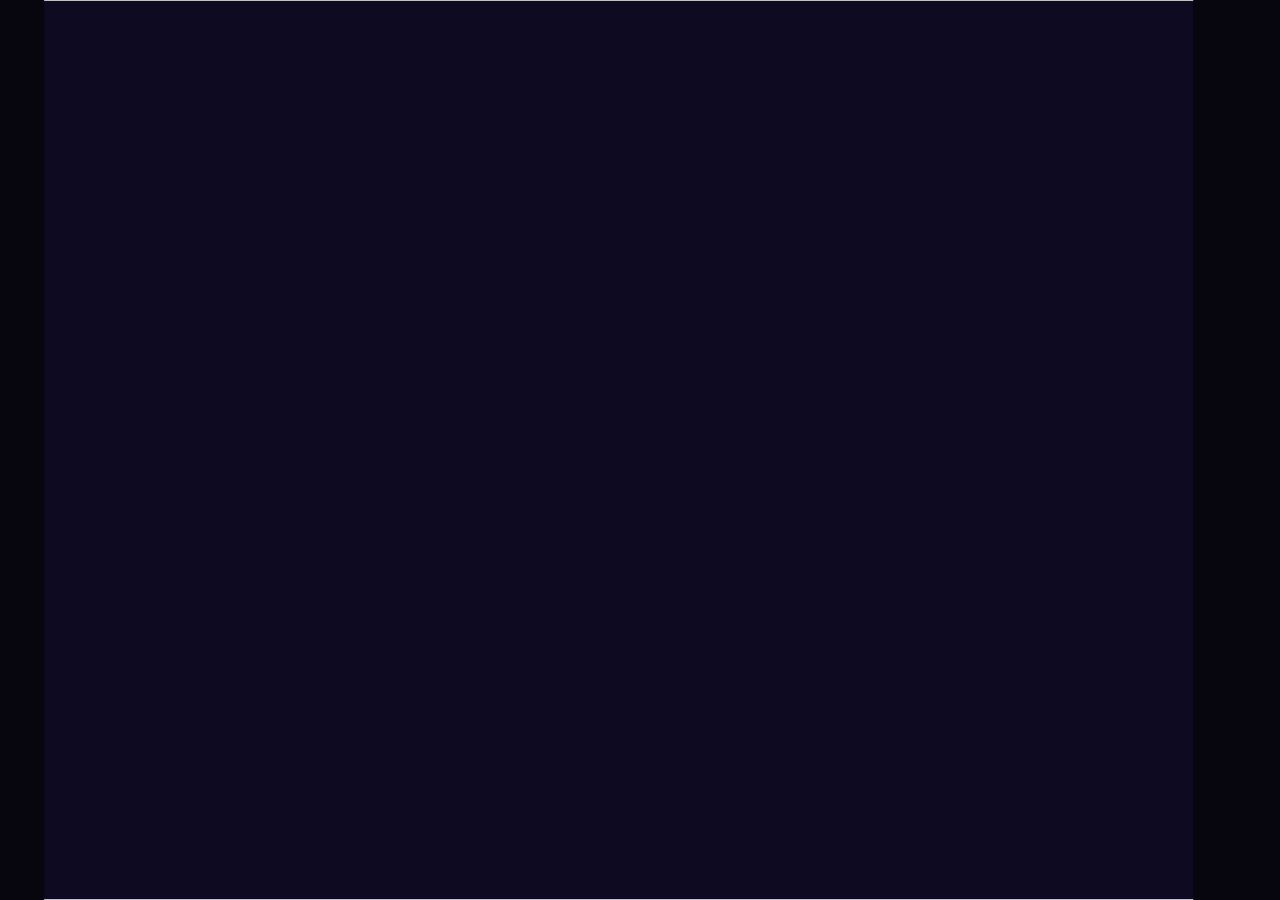
==== index.html @ 2c58b415 "Harborlux: Claim Your Summit cinematic hero Co-Authored-By: Claude Opus 5.5 <noreply@anthropic.com>" ====
<!doctype html>
<html lang="en">
<head>
<meta charset="utf-8">
<meta name="viewport" content="width=device-width, initial-scale=1, viewport-fit=cover">
<title>Harborlux — Claim Your Summit</title>
<meta name="description" content="Harborlux: harbour-view penthouses above a city that never sleeps. Claim your summit.">
<meta name="theme-color" content="#0D0A22">
<link rel="icon" href="data:image/svg+xml,%3Csvg xmlns='http://www.w3.org/2000/svg' viewBox='0 0 32 32'%3E%3Crect width='32' height='32' rx='8' fill='%230D0A22'/%3E%3Cpath d='M7 23l9-14 9 14' fill='none' stroke='%23F2B8C0' stroke-width='2.4' stroke-linejoin='round'/%3E%3C/svg%3E">
<link rel="preconnect" href="https://images.higgs.ai" crossorigin>
<link rel="preconnect" href="https://d8j0ntlcm91z4.cloudfront.net" crossorigin>
<link rel="preload" href="https://fonts.gstatic.com/s/inter/v20/UcC73FwrK3iLTeHuS_nVMrMxCp50SjIa1ZL7.woff2" as="font" type="font/woff2" crossorigin>
<style>
@font-face{
  font-family:"Inter";
  font-style:normal;
  font-weight:100 900;
  font-display:swap;
  src:url(https://fonts.gstatic.com/s/inter/v20/UcC73FwrK3iLTeHuS_nVMrMxCp50SjIa1ZL7.woff2) format("woff2");
  unicode-range:U+0000-00FF,U+0131,U+0152-0153,U+02BB-02BC,U+02C6,U+02DA,U+02DC,U+0304,U+0308,U+0329,U+2000-206F,U+20AC,U+2122,U+2191,U+2193,U+2212,U+2215,U+FEFF,U+FFFD;
}
:root{
  --bg:#0D0A22;
  --ink:#180F3C;
  --btn:#F2B8C0;
  --btn-hover:#F7C9D0;
  --text:#FFFFFF;
  --link:rgba(255,255,255,.88);
  --glass:rgba(255,255,255,.14);
  --glass-ring:rgba(255,255,255,.12);
  --u:calc(min(100vw, 160vh) / 1440);
}
@supports (height:1svh){ :root{ --u:calc(min(100vw, 160svh) / 1440); } }

*,*::before,*::after{box-sizing:border-box}
html,body{margin:0;height:100%;overflow:hidden;background:var(--bg)}
body{
  font-family:"Inter",system-ui,-apple-system,"Segoe UI",Roboto,sans-serif;
  color:var(--text);
  -webkit-font-smoothing:antialiased;
  -moz-osx-font-smoothing:grayscale;
  text-rendering:optimizeLegibility;
}
a{color:inherit;text-decoration:none}

/* ---------- hero + stage ---------- */
.hero{
  position:relative;
  isolation:isolate;
  width:100%;
  height:100vh;height:100svh;
  min-height:520px;
  overflow:hidden;
  background:var(--bg);
}
.stage{
  position:absolute;
  left:50%;top:50%;
  width:max(100vw, 177.7778vh);
  aspect-ratio:16/9;
  transform:translate(-50%,-50%);
  z-index:1;
}
.stage.is-sized{transform:none}
.layer{position:absolute;inset:0}
.layer > img,.layer > video{
  position:absolute;inset:0;
  width:100%;height:100%;
  object-fit:cover;
  display:block;
  user-select:none;-webkit-user-drag:none;
}
.back{transform-origin:50% 40%;z-index:1}
.headline{z-index:2}
.mid{transform-origin:50% 45%;z-index:3}
.front{transform-origin:50% 100%;z-index:4}

.rain{opacity:0;transition:opacity .7s linear}
.rain.on{opacity:1}
.shade{
  position:absolute;left:0;right:0;top:0;height:45%;
  background:linear-gradient(to bottom, rgba(13,8,40,.45), rgba(13,8,40,0));
  pointer-events:none;
}

.glass{
  position:absolute;
  left:5.2%;right:4.1%;top:57.9%;height:25.4%;
  background:linear-gradient(to bottom, rgba(190,200,255,.10) 0%, rgba(150,160,230,.05) 60%, rgba(120,130,210,.08) 100%);
  -webkit-backdrop-filter:blur(1.2px) saturate(1.05);
  backdrop-filter:blur(1.2px) saturate(1.05);
  border-top:1px solid rgba(255,255,255,.18);
}

/* ---------- headline ---------- */
.headline{
  position:absolute;top:0;left:0;width:100vw;height:100%;
  pointer-events:none;
}
.word{
  position:absolute;left:0;right:0;top:0;
  margin:0;
  font-size:290px;
  font-weight:700;
  letter-spacing:-.045em;
  line-height:1;
  text-align:center;
  white-space:nowrap;
  color:var(--text);
}
.word .w{display:inline-block}
.word .l{display:inline-block;will-change:transform,opacity}
.word .bl{display:inline-block;width:0;height:0}
.kicker{
  position:absolute;
  left:-.1em;right:.1em;top:0;
  margin:0;
  font-size:34px;
  font-weight:300;
  letter-spacing:-.01em;
  line-height:1;
  text-align:center;
  white-space:nowrap;
  color:var(--text);
}

/* ---------- nav ---------- */
.nav{
  position:absolute;
  z-index:8;
  left:0;right:0;
  top:calc(52 * var(--u));
  height:calc(48 * var(--u));
  padding:0 calc(125 * var(--u));
  display:flex;align-items:center;justify-content:space-between;
  font-size:calc(15 * var(--u));
  line-height:1;
}
.brand{
  font-weight:600;
  font-size:calc(17 * var(--u));
  letter-spacing:.28em;
  color:var(--text);
  white-space:nowrap;
}
.pills{
  position:absolute;
  left:50%;top:0;
  height:100%;
  transform:translateX(-50%);
  display:flex;align-items:center;
  gap:calc(6 * var(--u));
  padding:calc(5 * var(--u));
  border-radius:999px;
  background:var(--glass);
  -webkit-backdrop-filter:blur(12px);
  backdrop-filter:blur(12px);
  box-shadow:inset 0 0 0 1px var(--glass-ring);
}
.pills a{
  height:calc(38 * var(--u));
  padding:0 calc(22 * var(--u));
  display:inline-flex;align-items:center;justify-content:center;
  border-radius:999px;
  font-weight:400;
  color:var(--link);
  white-space:nowrap;
  transition:background-color .25s ease, color .25s ease;
}
.pills a:hover{background:rgba(255,255,255,.14)}
.pills a[aria-current="page"]{background:#fff;color:var(--ink);font-weight:600}
.nav__right{display:flex;align-items:center;gap:calc(30 * var(--u))}
.lang{
  display:inline-flex;align-items:center;gap:calc(9 * var(--u));
  color:rgba(255,255,255,.9);
  white-space:nowrap;
}
.lang svg{width:calc(20 * var(--u));height:calc(20 * var(--u));flex:none}
.btn{
  height:calc(44 * var(--u));
  padding:0 calc(27 * var(--u));
  display:inline-flex;align-items:center;justify-content:center;
  border-radius:999px;
  background:var(--btn);
  color:var(--ink);
  font-weight:600;
  white-space:nowrap;
  transition:transform .25s ease, background-color .25s ease;
}
.btn:hover{transform:translateY(-1px);background:var(--btn-hover)}
.nav a:focus-visible{outline:2px solid #fff;outline-offset:2px}

/* ---------- opening + doors ---------- */
.opening{position:absolute;inset:0;z-index:6;background:var(--bg)}
.opening > img,.opening > video{
  position:absolute;inset:0;width:100%;height:100%;
  object-fit:cover;display:block;
}
.opening > video{opacity:0}
.doors{position:absolute;inset:0;z-index:7;overflow:hidden}
.door{
  position:absolute;top:0;
  width:50%;height:100%;
  background-color:#07060f;
  background-repeat:no-repeat;
  background-size:200% 100%;
  will-change:transform;
}
.door--l{left:0;background-position:0 50%}
.door--r{right:0;background-position:100% 50%}
.opening[hidden],.doors[hidden]{display:none}

/* ---------- intro start states ---------- */
.hero.intro .nav{opacity:0;transform:translateY(-6px)}
.hero.intro .word .l,.hero.intro .kicker{opacity:0}
.hero.intro .front{transform:translateY(66%)}
.hero.intro .shade{opacity:0}

/* ---------- small screens ---------- */
@media (max-width:819.98px){
  :root{--u:1px}
  .nav{
    top:16px;height:auto;
    padding:0 18px;
    flex-wrap:wrap;
    row-gap:12px;
  }
  .brand{font-size:14px;letter-spacing:.22em}
  .lang{font-size:13px}
  .lang svg{width:16px;height:16px}
  .btn{height:36px;padding:0 16px;font-size:13px}
  .pills{
    position:static;transform:none;
    order:3;
    width:100%;
    height:40px;
    padding:4px;
    gap:4px;
  }
  .pills a{flex:1 1 auto;height:32px;font-size:12px;padding:0 10px}
}
@media (max-width:360px){
  .pills a{font-size:11px;padding:0 6px}
}
@media (max-height:500px) and (orientation:landscape){
  :root{--u:1px}
  .nav{
    top:12px;height:34px;
    padding:0 24px;
    flex-wrap:nowrap;
    font-size:12px;
  }
  .brand{font-size:13px;letter-spacing:.24em}
  .lang{font-size:12px}
  .lang svg{width:16px;height:16px}
  .btn{height:32px;padding:0 16px;font-size:12px}
  .nav__right{gap:18px}
  .pills{
    position:absolute;left:50%;top:0;transform:translateX(-50%);
    width:auto;height:34px;padding:3px;gap:4px;
  }
  .pills a{flex:none;height:28px;font-size:12px;padding:0 13px}
}

@media (prefers-reduced-motion:reduce){
  .rain{transition:none}
}
</style>
</head>
<body>
<section class="hero intro" id="hero" aria-label="Harborlux — Claim Your Summit">

  <div class="stage" id="stage">
    <div class="layer back" id="back">
      <img id="imgBack" alt="" decoding="async">
      <video class="rain" id="rainA" muted playsinline preload="auto" aria-hidden="true"></video>
      <video class="rain" id="rainB" muted playsinline preload="auto" aria-hidden="true"></video>
      <div class="shade" id="shade"></div>
    </div>

    <div class="headline" id="headline">
      <p class="kicker" id="kicker" aria-hidden="true">Claim Your</p>
      <h1 class="word" id="word" aria-label="Claim Your Summit"><span class="w" id="wordInner" aria-hidden="true"><span class="l">S</span><span class="l">u</span><span class="l">m</span><span class="l">m</span><span class="l">i</span><span class="l">t</span><i class="bl" id="baseline"></i></span></h1>
    </div>

    <div class="layer mid" id="mid">
      <img id="imgMid" alt="" decoding="async">
    </div>

    <div class="layer front" id="front">
      <div class="glass" aria-hidden="true"></div>
      <img id="imgFront" alt="A man in a long dark coat stands at a glass balcony railing, looking out over a rainy neon harbour at night" decoding="async">
    </div>
  </div>

  <header class="nav" id="nav">
    <a class="brand" href="/">HARBORLUX</a>
    <nav class="pills" aria-label="Main">
      <a href="/" aria-current="page">Home</a>
      <a href="#the-firm">The Firm</a>
      <a href="#skyline-homes">Skyline Homes</a>
      <a href="#talk-to-us">Talk To Us</a>
    </nav>
    <div class="nav__right">
      <span class="lang">
        <svg viewBox="0 0 24 24" fill="none" stroke="currentColor" stroke-width="1.5" stroke-linecap="round" aria-hidden="true"><circle cx="12" cy="12" r="9"/><path d="M3 12h18"/><path d="M12 3c-3.2 3-3.2 15 0 18M12 3c3.2 3 3.2 15 0 18"/></svg>
        Eng
      </span>
      <a class="btn" href="#talk-to-us">Enquire</a>
    </div>
  </header>

  <div class="opening" id="opening" aria-hidden="true">
    <img id="imgAerial" alt="" decoding="async">
    <video id="tilt" muted playsinline preload="auto"></video>
  </div>

  <div class="doors" id="doors" aria-hidden="true">
    <div class="door door--l" id="doorL"></div>
    <div class="door door--r" id="doorR"></div>
  </div>
</section>

<script>
(function () {
  "use strict";

  /* ---------- media ---------- */
  var CDN = "https://d8j0ntlcm91z4.cloudfront.net/user_38xzZboKViGWJOttwIXH07lWA1P/hf_20261117_";
  var IDS = {
    doors:  "063048_97fd9a70-adbe-46bd-bfce-ec1004f6c7d8",
    aerial: "063055_ee1debcd-d200-484f-b94f-fad6dcffd4eb",
    back:   "063251_24fbd7cc-00df-49ec-8fbf-d8a0349b1e98",
    mid:    "063252_b9f2fecf-9be0-485f-842f-3aa6bbc251f2",
    front:  "063151_7804d758-a2eb-4499-9b56-8f493edbb206"
  };
  var TILT_SRC = CDN + "063355_a600befc-45d6-4a32-9db6-9d6565a89609.mp4";
  var RAIN_SRC = CDN + "063703_04e54df7-2236-4dff-b95b-a9a34c1f78ec.mp4";
  function img(id, w) {
    return "https://images.higgs.ai/?default=1&output=webp&url=" +
      encodeURIComponent(CDN + id + ".png") + "&w=" + w + "&q=85";
  }
  function pickW(cssPx) {
    var dpr = Math.min(window.devicePixelRatio || 1, 2);
    var w = Math.ceil((cssPx * dpr) / 100) * 100;
    return Math.max(600, Math.min(2700, w));
  }

  /* ---------- elements ---------- */
  var $ = function (id) { return document.getElementById(id); };
  var hero = $("hero"), stage = $("stage"), back = $("back"), mid = $("mid"), front = $("front");
  var headline = $("headline"), word = $("word"), wordInner = $("wordInner"), baseline = $("baseline");
  var kicker = $("kicker"), nav = $("nav"), shade = $("shade");
  var opening = $("opening"), doors = $("doors"), doorL = $("doorL"), doorR = $("doorR");
  var tilt = $("tilt"), rainA = $("rainA"), rainB = $("rainB");
  var letters = Array.prototype.slice.call(word.querySelectorAll(".l"));

  var reduce = window.matchMedia && window.matchMedia("(prefers-reduced-motion: reduce)").matches;

  /* ---------- layout ---------- */
  var wpe = 3.4;      // word width per em (measured)
  var blr = 0.8633;   // baseline offset from top of h1, in em (measured)

  function measure() {
    var prev = word.style.fontSize;
    word.style.fontSize = "100px";
    var wr = wordInner.getBoundingClientRect();
    var hr = word.getBoundingClientRect();
    var br = baseline.getBoundingClientRect();
    if (wr.width > 0) {
      wpe = wr.width / 100;
      blr = (br.bottom - hr.top) / 100;
    }
    word.style.fontSize = prev;
  }

  function layout() {
    var vw = hero.clientWidth, vh = hero.clientHeight;
    var sw = Math.max(vw, vh * 16 / 9), sh = sw * 9 / 16;
    var sl = (vw - sw) / 2, st = (vh - sh) / 2;
    stage.classList.add("is-sized");
    stage.style.width = sw + "px";
    stage.style.height = sh + "px";
    stage.style.left = sl + "px";
    stage.style.top = st + "px";

    headline.style.left = (-sl) + "px";
    headline.style.width = vw + "px";

    var portrait = vh > 1.2 * vw;
    var bStage = sh * (portrait ? 0.362 : 0.43);   // baseline, stage coords
    var bView = st + bStage;                         // baseline, viewport coords
    var navBottom = nav.offsetTop + nav.offsetHeight;

    var a = (0.625 * sw) / wpe;
    var b = (0.92 * vw) / wpe;
    var c = (bView - (navBottom + 0.035 * vh)) / 0.88;
    var F = Math.max(24, Math.min(a, b, c));

    word.style.fontSize = F + "px";
    word.style.top = (bStage - blr * F) + "px";
    kicker.style.fontSize = (0.118 * F) + "px";
    kicker.style.top = (bStage - (0.727 + 0.02) * F) + "px";
  }

  var rz = 0;
  window.addEventListener("resize", function () {
    cancelAnimationFrame(rz);
    rz = requestAnimationFrame(layout);
  });
  layout();
  if (document.fonts && document.fonts.load) {
    document.fonts.load('700 100px "Inter"', "Summit").then(function () {
      measure(); layout();
    }, function () {});
    document.fonts.ready.then(function () { measure(); layout(); });
  } else {
    measure(); layout();
  }

  /* ---------- load images (sized to the screen) ---------- */
  var sw0 = Math.max(hero.clientWidth, hero.clientHeight * 16 / 9);
  var wStage = pickW(sw0), wHero = pickW(hero.clientWidth);

  function loadImg(el, src) {
    return new Promise(function (res) {
      var done = function () { res(); };
      el.onload = function () {
        if (el.decode) el.decode().then(done, done); else done();
      };
      el.onerror = done;
      el.src = src;
      if (el.complete && el.naturalWidth) el.onload();
    });
  }
  function loadBg(el, src) {
    return new Promise(function (res) {
      var i = new Image();
      var done = function () { el.style.backgroundImage = 'url("' + src + '")'; res(); };
      i.onload = function () { if (i.decode) i.decode().then(done, done); else done(); };
      i.onerror = function () { res(); };
      i.src = src;
    });
  }

  var imgReady = [
    loadImg($("imgBack"), img(IDS.back, wStage)),
    loadImg($("imgMid"), img(IDS.mid, wStage)),
    loadImg($("imgFront"), img(IDS.front, wStage))
  ];

  /* ---------- reduced motion: final frame, nothing plays ---------- */
  if (reduce) {
    hero.classList.remove("intro");
    opening.hidden = true;
    doors.hidden = true;
    return;
  }

  imgReady.push(loadImg($("imgAerial"), img(IDS.aerial, wStage)));
  imgReady.push(loadBg(doorL, img(IDS.doors, wHero)).then(function () {
    doorR.style.backgroundImage = doorL.style.backgroundImage;
  }));

  var tiltReady = new Promise(function (res) {
    var done = function () { res(); };
    tilt.addEventListener("canplaythrough", done, { once: true });
    tilt.addEventListener("error", done, { once: true });
    tilt.src = TILT_SRC;
    tilt.load();
  });

  /* ---------- timeline ---------- */
  var D = 7400;
  var anims = [];
  var E = {
    door1: "cubic-bezier(.1,.2,.8,1)",
    door2: "cubic-bezier(.4,.6,.9,1)",
    io: "ease-in-out",
    open: "cubic-bezier(.45,0,.55,1)",
    rise: "cubic-bezier(.2,.65,.3,1)",
    back: "cubic-bezier(.45,0,.35,1)",
    mid1: "cubic-bezier(.45,0,.3,1)",
    mid2: "cubic-bezier(.45,0,.55,1)",
    head: "cubic-bezier(.3,0,.4,1)",
    man1: "cubic-bezier(.2,.5,.2,1)",
    man2: "cubic-bezier(.45,0,.55,1)"
  };

  // points: [timeSeconds, props, easingToNext]
  function track(el, points) {
    var kf = [];
    var first = points[0], last = points[points.length - 1];
    if (first[0] > 0) kf.push(Object.assign({ offset: 0, easing: "linear" }, first[1]));
    points.forEach(function (p) {
      var o = Math.min(1, (p[0] * 1000) / D);
      var k = Object.assign({ offset: o }, p[1]);
      k.easing = p[2] || "linear";
      kf.push(k);
    });
    if (last[0] * 1000 < D) kf.push(Object.assign({ offset: 1 }, last[1]));
    var a = el.animate(kf, { duration: D, fill: "both" });
    a.pause();
    a.currentTime = 0;
    anims.push(a);
    return a;
  }

  track(doorL, [[0.02, { transform: "translateX(0)" }, E.door1], [1.13, { transform: "translateX(-101%)" }]]);
  track(doorR, [[0.02, { transform: "translateX(0)" }, E.door2], [1.24, { transform: "translateX(101%)" }]]);
  track(tilt, [[1.19, { opacity: 0 }, E.io], [1.47, { opacity: 1 }]]);
  track(opening, [[2.45, { opacity: 1 }, E.open], [2.95, { opacity: 0 }]]);
  track(nav, [[2.45, { opacity: 0, transform: "translateY(-6px)" }, "ease-out"], [2.75, { opacity: 1, transform: "translateY(0)" }]]);
  track(kicker, [[2.45, { opacity: 0, transform: "translate(0, .5em)" }, E.rise], [3.10, { opacity: 1, transform: "translate(0, 0)" }]]);
  letters.forEach(function (l, i) {
    var s = 2.45 + i * 0.054;
    track(l, [[s, { opacity: 0, transform: "translateY(.14em)" }, E.rise], [s + 0.70, { opacity: 1, transform: "translateY(0)" }]]);
  });
  track(shade, [[2.90, { opacity: 0 }, E.io], [3.70, { opacity: 1 }]]);
  track(back, [[2.90, { transform: "translateY(0)" }, E.back], [4.30, { transform: "translateY(-1.5%)" }]]);
  track(mid, [
    [2.90, { transform: "translateY(0)" }, E.mid1],
    [4.30, { transform: "translateY(-4%)" }],
    [4.60, { transform: "translateY(-4%)" }, E.mid2],
    [6.90, { transform: "translateY(0)" }]
  ]);
  track(headline, [[3.00, { transform: "translateY(6%)" }, E.head], [4.80, { transform: "translateY(0)" }]]);
  track(front, [
    [3.35, { transform: "translateY(66%)" }, E.man1],
    [6.00, { transform: "translateY(-2.5%)" }, E.man2],
    [7.30, { transform: "translateY(0)" }]
  ]);

  /* ---------- rain loop ---------- */
  var RAIN = [rainA, rainB], LOOP = 3.6, LEAD = 0.75, activeRain = -1, rainStarted = false;
  function rainOn(i) {
    var v = RAIN[i];
    try { v.currentTime = 0; } catch (e) {}
    var p = v.play(); if (p && p.catch) p.catch(function () {});
    v.classList.add("on");
  }
  RAIN.forEach(function (v, i) {
    v.addEventListener("timeupdate", function () {
      if (i !== activeRain) return;
      if (v.currentTime >= LOOP - LEAD) {
        var n = 1 - i;
        activeRain = n;
        rainOn(n);
        v.classList.remove("on");
        setTimeout(function () { if (activeRain !== i) v.pause(); }, 800);
      }
    });
  });
  function loadRain() {
    if (rainA.src) return;
    rainA.src = RAIN_SRC; rainB.src = RAIN_SRC;
    rainA.load(); rainB.load();
  }
  function startRain() {
    if (rainStarted) return;
    rainStarted = true;
    loadRain();
    activeRain = 0;
    rainOn(0);
  }
  document.addEventListener("visibilitychange", function () {
    if (!document.hidden && rainStarted && activeRain >= 0) {
      var v = RAIN[activeRain];
      if (v.paused) { var p = v.play(); if (p && p.catch) p.catch(function () {}); }
    }
  });

  /* ---------- tilt video sync ---------- */
  var T0 = 1.25, T1 = 2.85, WIN = T1 - T0, tiltDone = false, tiltStarted = false;
  function syncTilt(t) {
    if (tiltDone) return;
    var dur = (isFinite(tilt.duration) && tilt.duration > 0) ? tilt.duration : 5.04;
    var base = dur / WIN;
    if (t >= T1) {
      tiltDone = true;
      tilt.pause();
      try { tilt.currentTime = Math.max(0, dur - 0.03); } catch (e) {}
      return;
    }
    if (t < T0) return;
    if (!tiltStarted) {
      tiltStarted = true;
      tilt.playbackRate = base;
      var p = tilt.play(); if (p && p.catch) p.catch(function () {});
    }
    var target = ((t - T0) / WIN) * dur;
    var diff = target - tilt.currentTime;
    var r = base * (1 + diff * 1.5);
    r = Math.max(0.85 * base, Math.min(1.2 * base, r));
    if (Math.abs(r - tilt.playbackRate) > 0.01 * base) tilt.playbackRate = r;
  }

  /* ---------- master clock ---------- */
  var started = false, t0 = 0;
  function finish() {
    anims.forEach(function (a) { a.currentTime = D; });
    hero.classList.remove("intro");
    anims.forEach(function (a) { a.cancel(); });
    opening.hidden = true;
    doors.hidden = true;
    tilt.pause();
  }
  function frame(now) {
    var ms = Math.min(now - t0, D);
    for (var i = 0; i < anims.length; i++) anims[i].currentTime = ms;
    var t = ms / 1000;
    syncTilt(t);
    if (t >= 2.40) startRain();
    if (ms >= D) { finish(); return; }
    requestAnimationFrame(frame);
  }
  function start() {
    if (started) return;
    started = true;
    requestAnimationFrame(function (now) { t0 = now; frame(now); });
  }

  var failsafe = setTimeout(start, 5000);
  Promise.all(imgReady.concat([tiltReady])).then(function () {
    loadRain();
    setTimeout(function () { clearTimeout(failsafe); start(); }, 120);
  });
})();
</script>
</body>
</html>
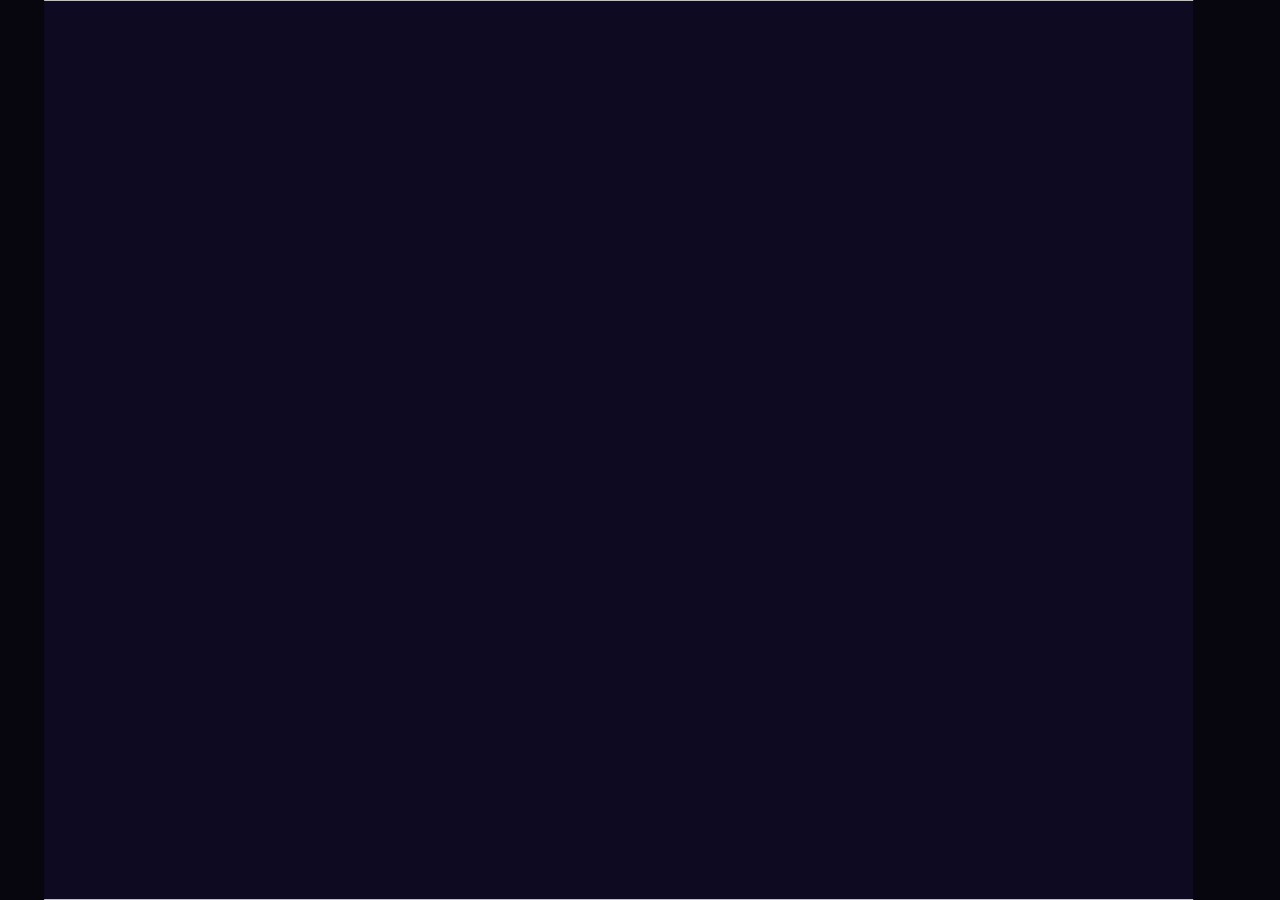
==== commit d7d5bffb: "Use relative home links for GitHub Pages Co-Authored-By: Claude Opus 5.5 <noreply@anthropic.com>" ====
--- a/index.html
+++ b/index.html
@@ -294,9 +294,9 @@
   </div>
 
   <header class="nav" id="nav">
-    <a class="brand" href="/">HARBORLUX</a>
+    <a class="brand" href="./">HARBORLUX</a>
     <nav class="pills" aria-label="Main">
-      <a href="/" aria-current="page">Home</a>
+      <a href="./" aria-current="page">Home</a>
       <a href="#the-firm">The Firm</a>
       <a href="#skyline-homes">Skyline Homes</a>
       <a href="#talk-to-us">Talk To Us</a>
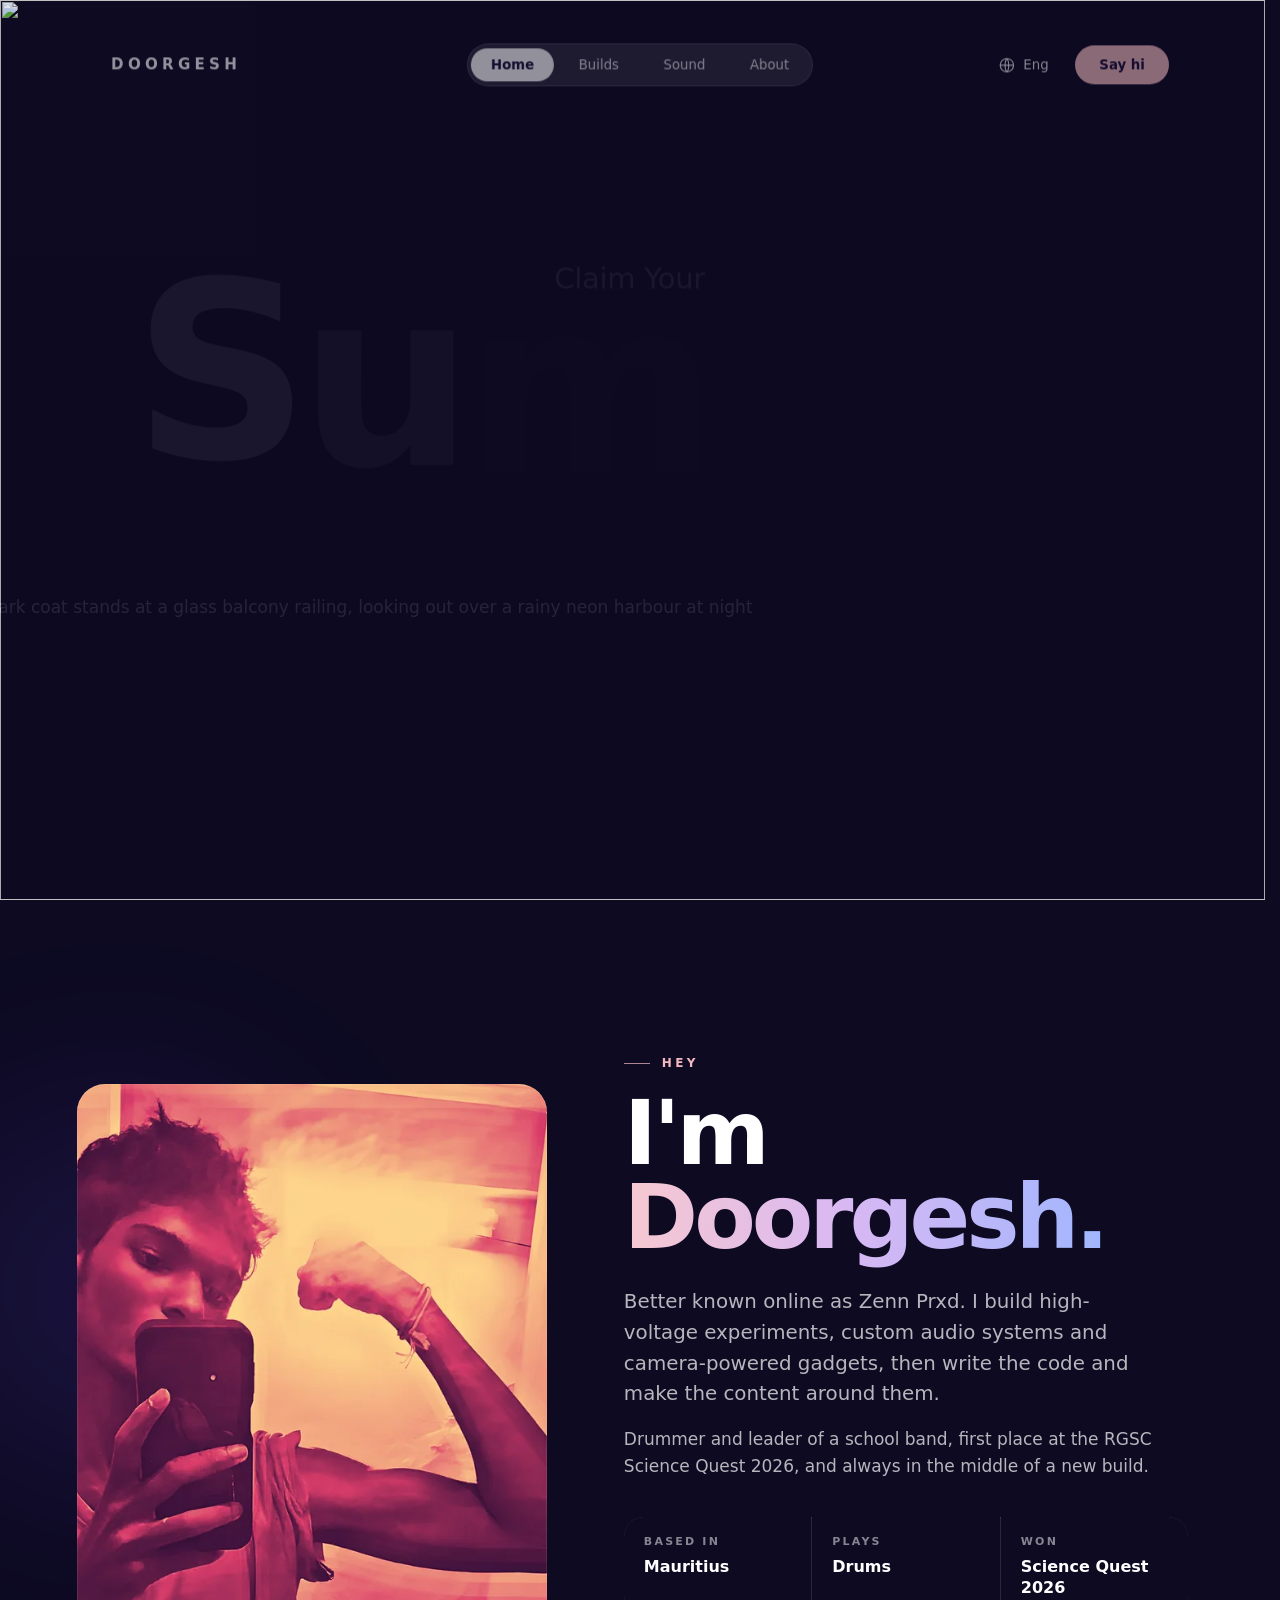
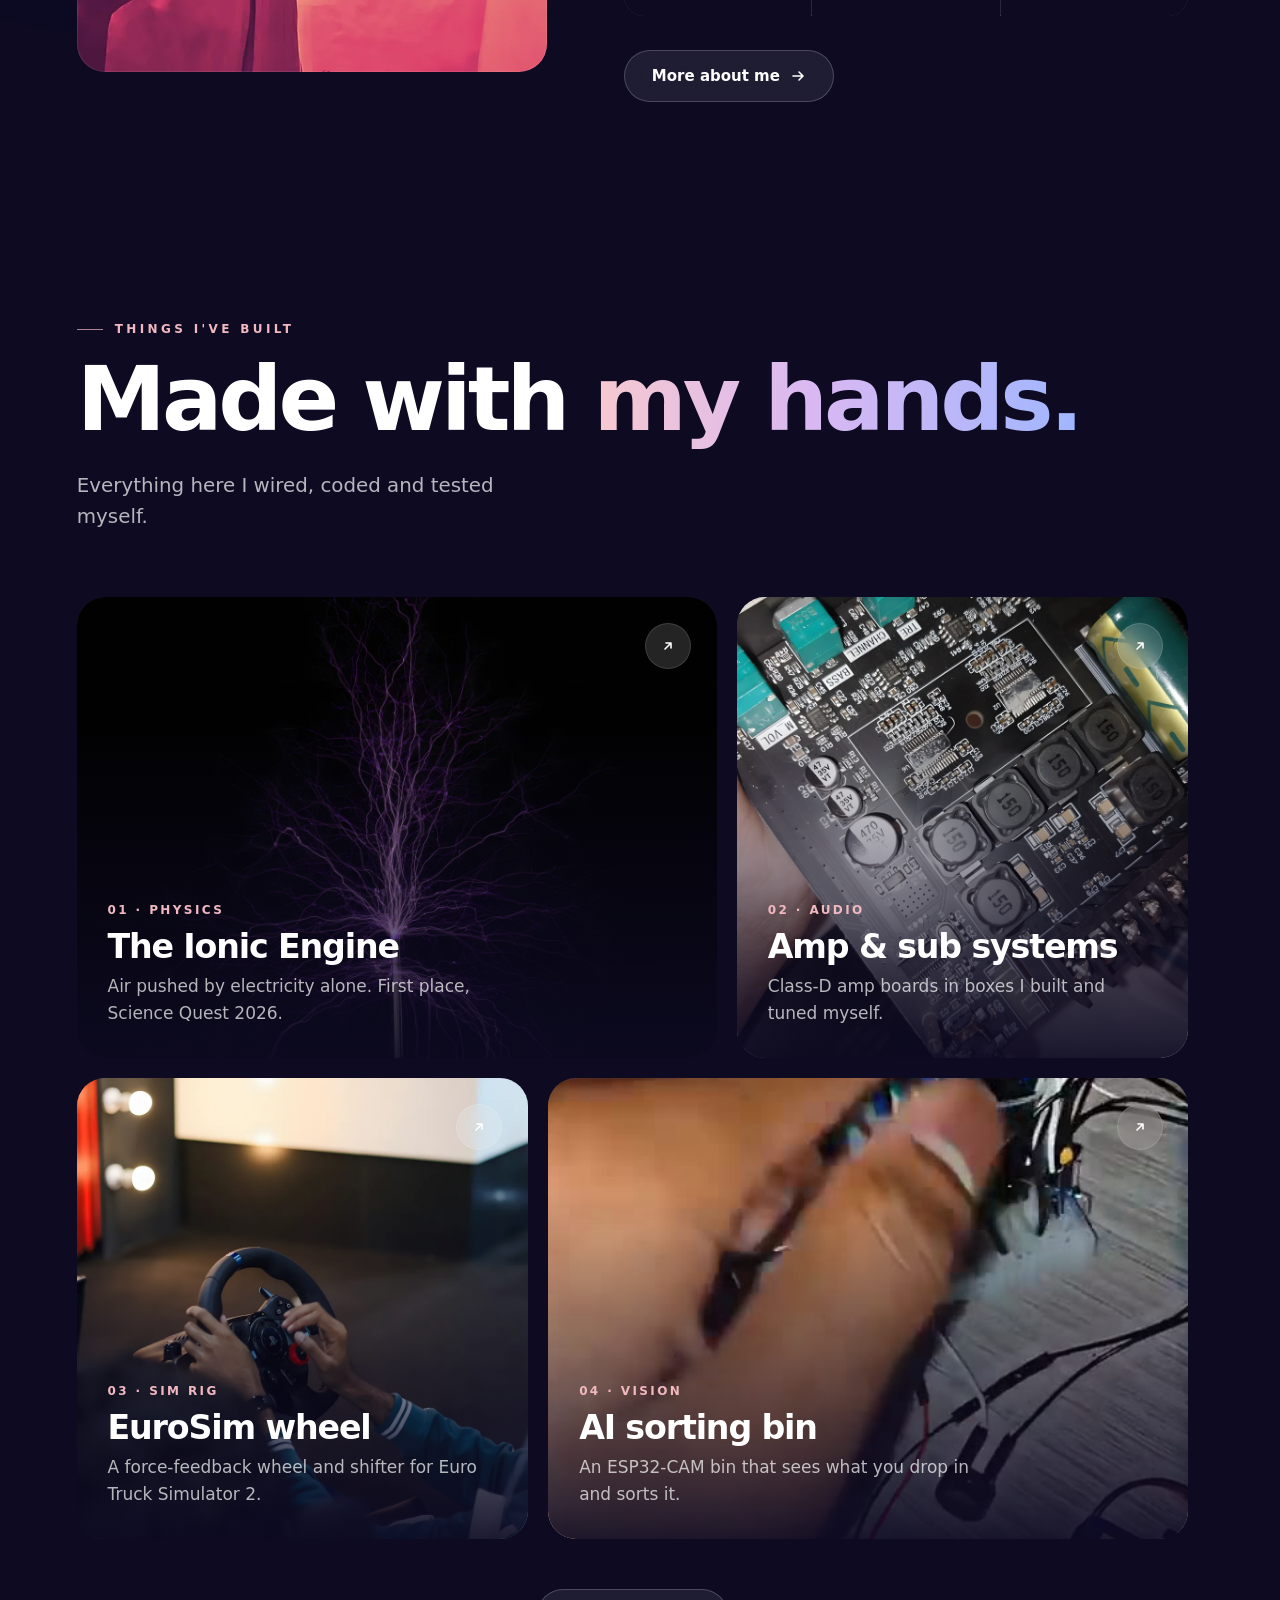
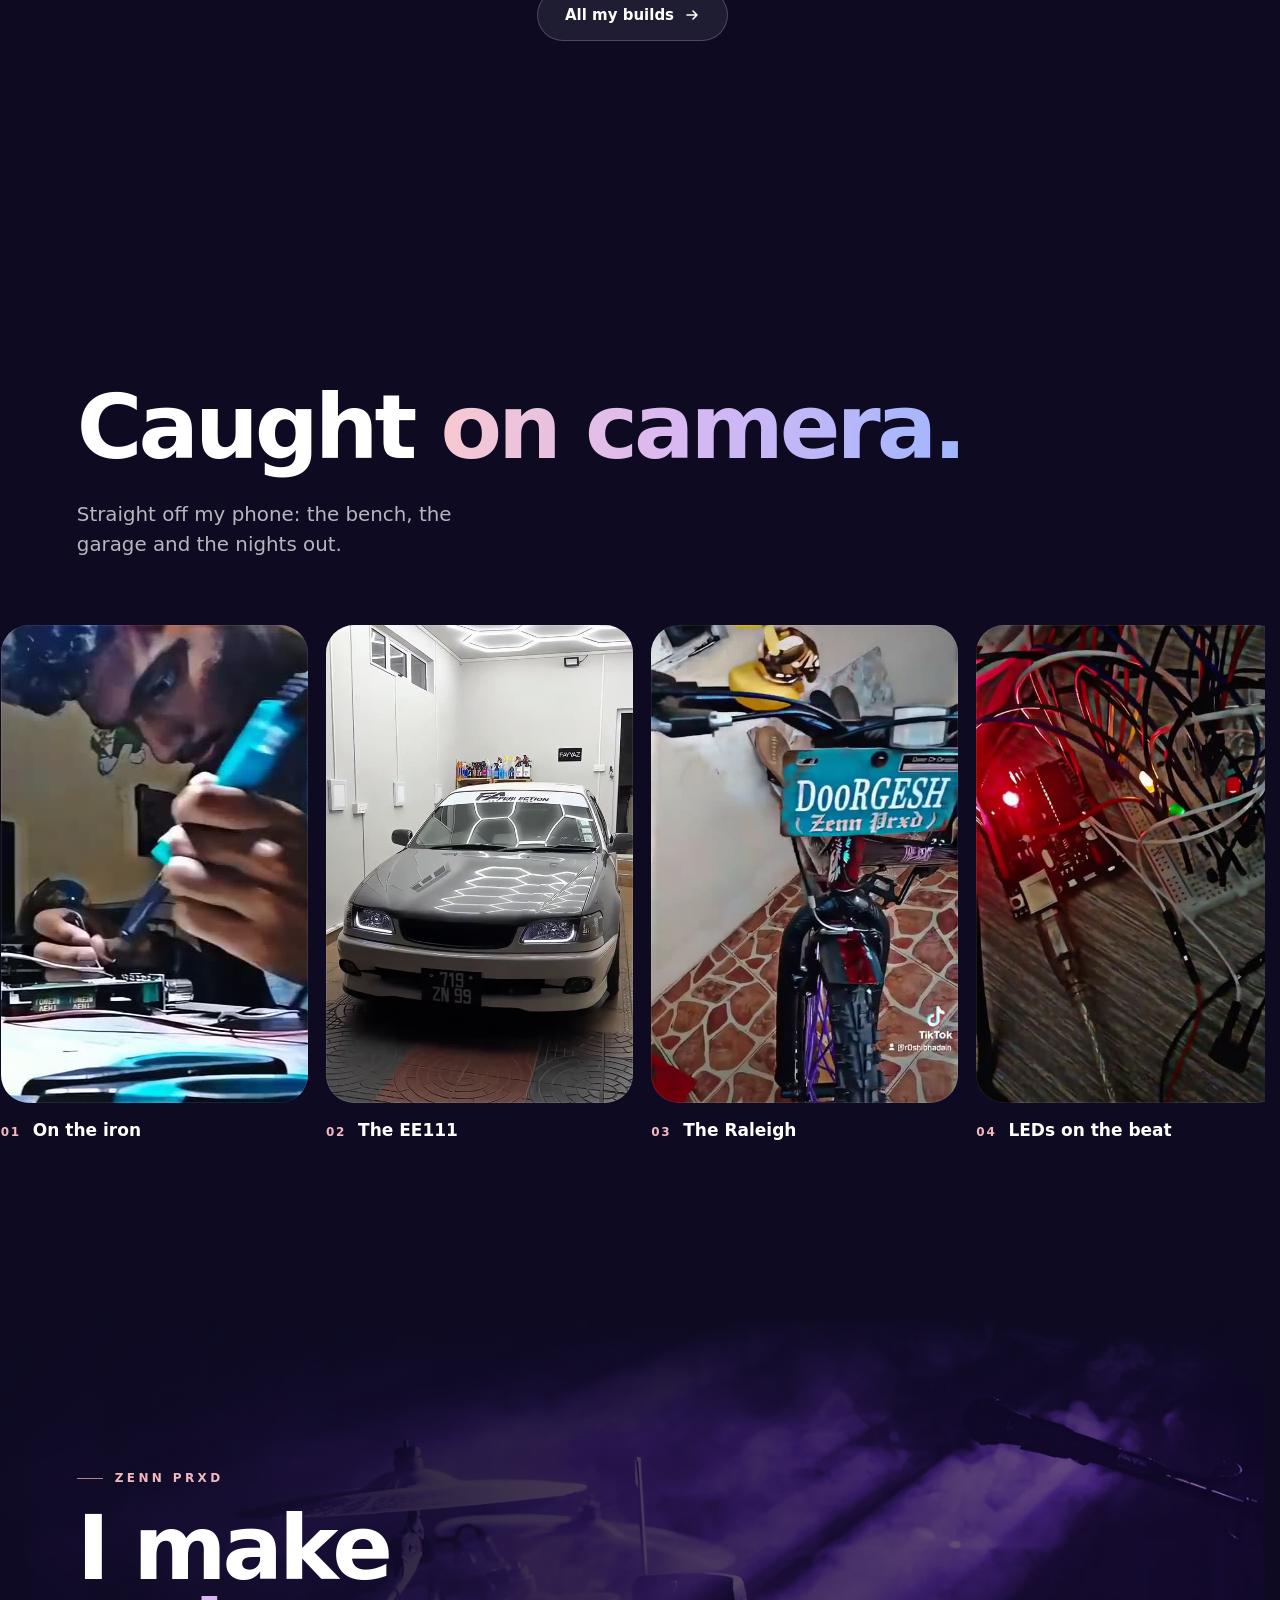
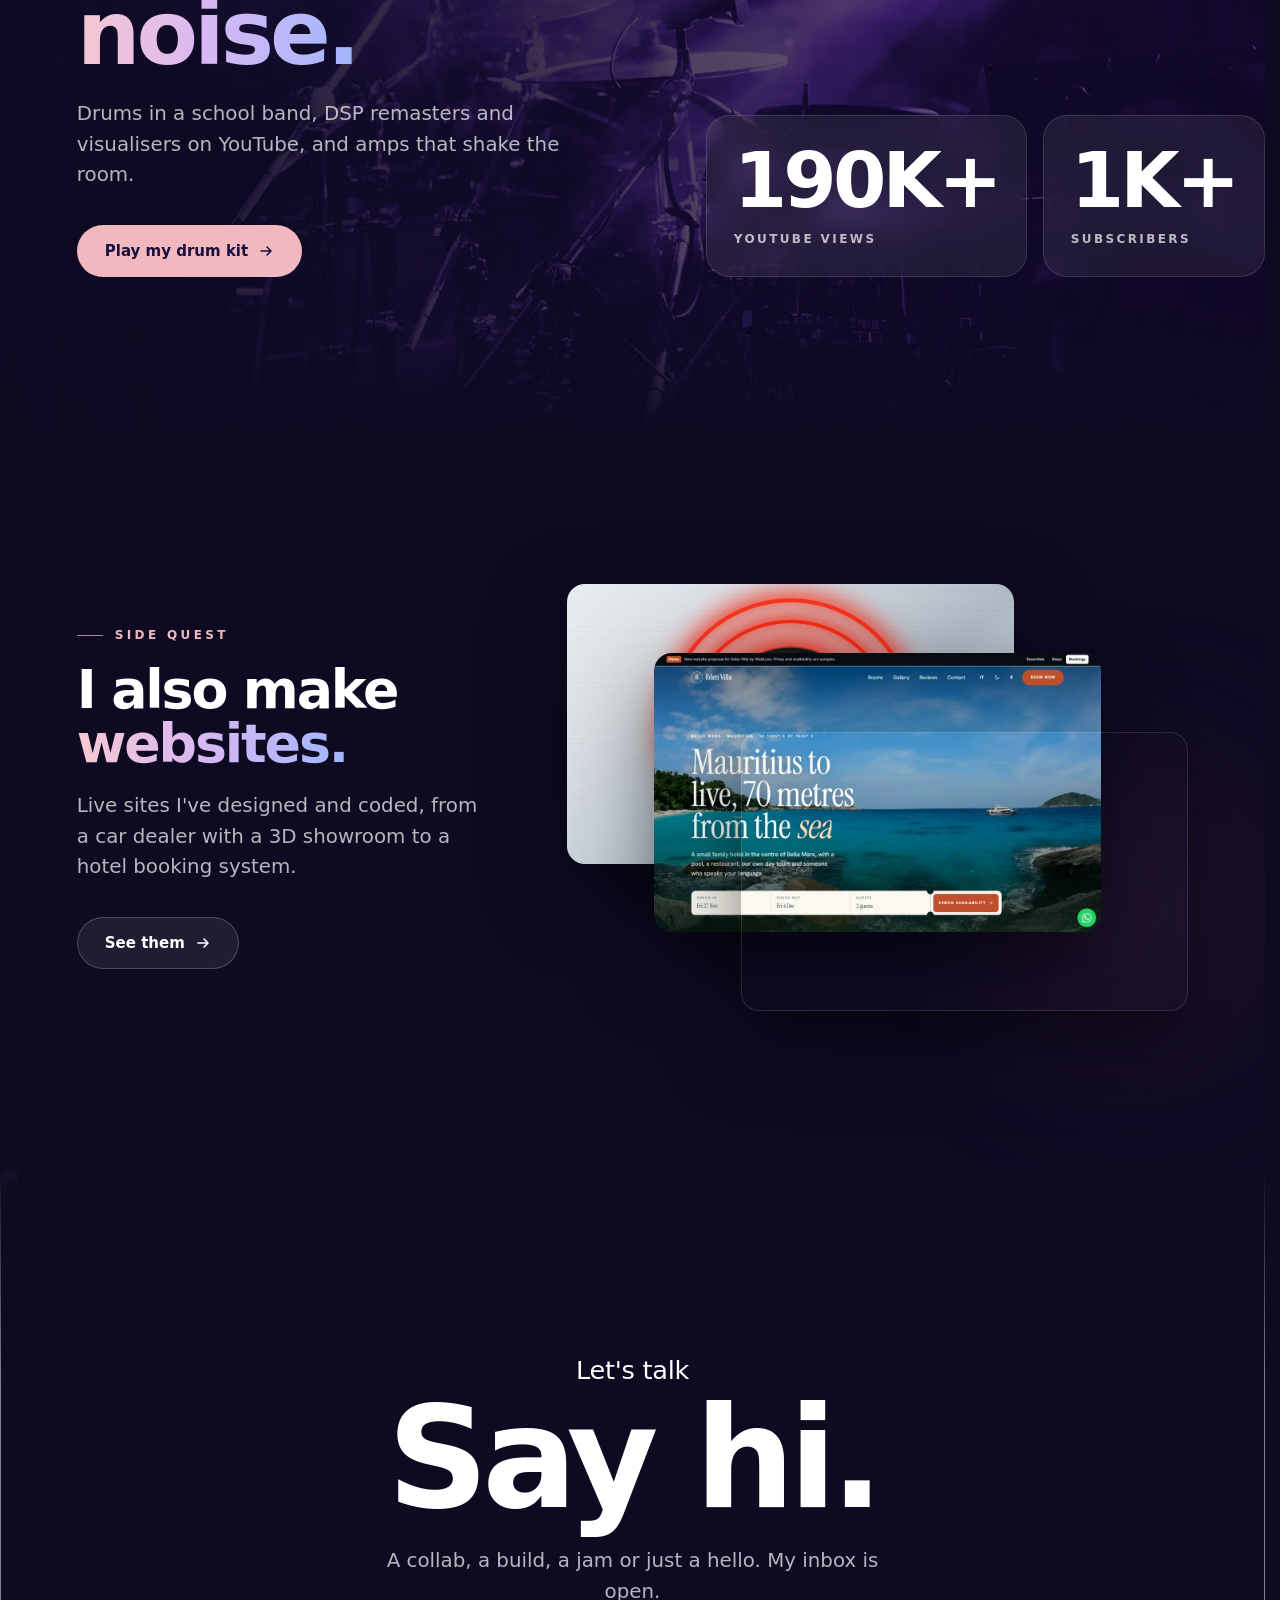
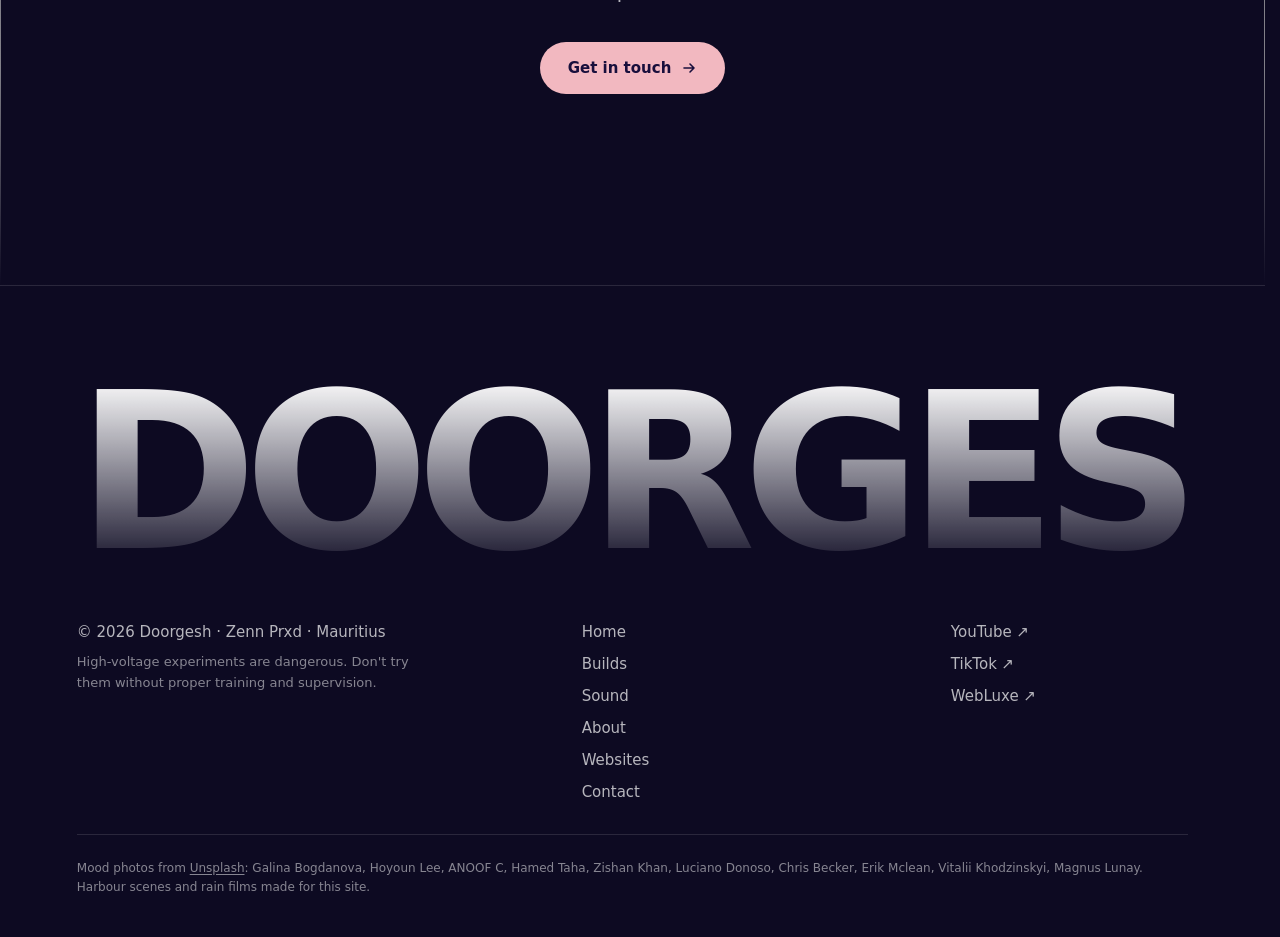
==== commit b55a4595: "Turn hero into multi-page Doorgesh portfolio Home keeps the Claim Your Summit cinematic hero and add" ====
--- a/index.html
+++ b/index.html
@@ -3,47 +3,21 @@
 <head>
 <meta charset="utf-8">
 <meta name="viewport" content="width=device-width, initial-scale=1, viewport-fit=cover">
-<title>Harborlux — Claim Your Summit</title>
-<meta name="description" content="Harborlux: harbour-view penthouses above a city that never sleeps. Claim your summit.">
+<title>Doorgesh — Claim Your Summit</title>
+<meta name="description" content="Doorgesh (Zenn Prxd): builder, drummer and producer from Mauritius. High-voltage experiments, custom audio systems, sim rigs and websites. Claim your summit.">
 <meta name="theme-color" content="#0D0A22">
-<link rel="icon" href="data:image/svg+xml,%3Csvg xmlns='http://www.w3.org/2000/svg' viewBox='0 0 32 32'%3E%3Crect width='32' height='32' rx='8' fill='%230D0A22'/%3E%3Cpath d='M7 23l9-14 9 14' fill='none' stroke='%23F2B8C0' stroke-width='2.4' stroke-linejoin='round'/%3E%3C/svg%3E">
+<meta property="og:title" content="Doorgesh — Claim Your Summit">
+<meta property="og:description" content="Doorgesh (Zenn Prxd): builder, drummer and producer from Mauritius. High-voltage experiments, custom audio systems, sim rigs and websites. Claim your summit.">
+<meta property="og:type" content="website">
+<meta property="og:image" content="assets/img/doorgesh-4-sunset.webp">
+<link rel="icon" href="assets/favicon.svg" type="image/svg+xml">
 <link rel="preconnect" href="https://images.higgs.ai" crossorigin>
 <link rel="preconnect" href="https://d8j0ntlcm91z4.cloudfront.net" crossorigin>
 <link rel="preload" href="https://fonts.gstatic.com/s/inter/v20/UcC73FwrK3iLTeHuS_nVMrMxCp50SjIa1ZL7.woff2" as="font" type="font/woff2" crossorigin>
+<script>(function(){var h=document.documentElement,r=false,s=null;try{r=matchMedia("(prefers-reduced-motion: reduce)").matches;s=sessionStorage.getItem("dg-seen")}catch(e){}h.classList.add(!r&&!s?"intro":"nointro")})()</script>
+<link rel="stylesheet" href="css/site.css?v=1">
 <style>
-@font-face{
-  font-family:"Inter";
-  font-style:normal;
-  font-weight:100 900;
-  font-display:swap;
-  src:url(https://fonts.gstatic.com/s/inter/v20/UcC73FwrK3iLTeHuS_nVMrMxCp50SjIa1ZL7.woff2) format("woff2");
-  unicode-range:U+0000-00FF,U+0131,U+0152-0153,U+02BB-02BC,U+02C6,U+02DA,U+02DC,U+0304,U+0308,U+0329,U+2000-206F,U+20AC,U+2122,U+2191,U+2193,U+2212,U+2215,U+FEFF,U+FFFD;
-}
-:root{
-  --bg:#0D0A22;
-  --ink:#180F3C;
-  --btn:#F2B8C0;
-  --btn-hover:#F7C9D0;
-  --text:#FFFFFF;
-  --link:rgba(255,255,255,.88);
-  --glass:rgba(255,255,255,.14);
-  --glass-ring:rgba(255,255,255,.12);
-  --u:calc(min(100vw, 160vh) / 1440);
-}
-@supports (height:1svh){ :root{ --u:calc(min(100vw, 160svh) / 1440); } }
-
-*,*::before,*::after{box-sizing:border-box}
-html,body{margin:0;height:100%;overflow:hidden;background:var(--bg)}
-body{
-  font-family:"Inter",system-ui,-apple-system,"Segoe UI",Roboto,sans-serif;
-  color:var(--text);
-  -webkit-font-smoothing:antialiased;
-  -moz-osx-font-smoothing:grayscale;
-  text-rendering:optimizeLegibility;
-}
-a{color:inherit;text-decoration:none}
-
-/* ---------- hero + stage ---------- */
+/* ---------- hero + stage (Claim Your Summit) ---------- */
 .hero{
   position:relative;
   isolation:isolate;
@@ -74,7 +48,6 @@
 .headline{z-index:2}
 .mid{transform-origin:50% 45%;z-index:3}
 .front{transform-origin:50% 100%;z-index:4}
-
 .rain{opacity:0;transition:opacity .7s linear}
 .rain.on{opacity:1}
 .shade{
@@ -82,7 +55,6 @@
   background:linear-gradient(to bottom, rgba(13,8,40,.45), rgba(13,8,40,0));
   pointer-events:none;
 }
-
 .glass{
   position:absolute;
   left:5.2%;right:4.1%;top:57.9%;height:25.4%;
@@ -91,12 +63,7 @@
   backdrop-filter:blur(1.2px) saturate(1.05);
   border-top:1px solid rgba(255,255,255,.18);
 }
-
-/* ---------- headline ---------- */
-.headline{
-  position:absolute;top:0;left:0;width:100vw;height:100%;
-  pointer-events:none;
-}
+.headline{position:absolute;top:0;left:0;width:100vw;height:100%;pointer-events:none}
 .word{
   position:absolute;left:0;right:0;top:0;
   margin:0;
@@ -106,7 +73,7 @@
   line-height:1;
   text-align:center;
   white-space:nowrap;
-  color:var(--text);
+  color:#fff;
 }
 .word .w{display:inline-block}
 .word .l{display:inline-block;will-change:transform,opacity}
@@ -121,81 +88,10 @@
   line-height:1;
   text-align:center;
   white-space:nowrap;
-  color:var(--text);
-}
-
-/* ---------- nav ---------- */
-.nav{
-  position:absolute;
-  z-index:8;
-  left:0;right:0;
-  top:calc(52 * var(--u));
-  height:calc(48 * var(--u));
-  padding:0 calc(125 * var(--u));
-  display:flex;align-items:center;justify-content:space-between;
-  font-size:calc(15 * var(--u));
-  line-height:1;
-}
-.brand{
-  font-weight:600;
-  font-size:calc(17 * var(--u));
-  letter-spacing:.28em;
-  color:var(--text);
-  white-space:nowrap;
-}
-.pills{
-  position:absolute;
-  left:50%;top:0;
-  height:100%;
-  transform:translateX(-50%);
-  display:flex;align-items:center;
-  gap:calc(6 * var(--u));
-  padding:calc(5 * var(--u));
-  border-radius:999px;
-  background:var(--glass);
-  -webkit-backdrop-filter:blur(12px);
-  backdrop-filter:blur(12px);
-  box-shadow:inset 0 0 0 1px var(--glass-ring);
-}
-.pills a{
-  height:calc(38 * var(--u));
-  padding:0 calc(22 * var(--u));
-  display:inline-flex;align-items:center;justify-content:center;
-  border-radius:999px;
-  font-weight:400;
-  color:var(--link);
-  white-space:nowrap;
-  transition:background-color .25s ease, color .25s ease;
-}
-.pills a:hover{background:rgba(255,255,255,.14)}
-.pills a[aria-current="page"]{background:#fff;color:var(--ink);font-weight:600}
-.nav__right{display:flex;align-items:center;gap:calc(30 * var(--u))}
-.lang{
-  display:inline-flex;align-items:center;gap:calc(9 * var(--u));
-  color:rgba(255,255,255,.9);
-  white-space:nowrap;
-}
-.lang svg{width:calc(20 * var(--u));height:calc(20 * var(--u));flex:none}
-.btn{
-  height:calc(44 * var(--u));
-  padding:0 calc(27 * var(--u));
-  display:inline-flex;align-items:center;justify-content:center;
-  border-radius:999px;
-  background:var(--btn);
-  color:var(--ink);
-  font-weight:600;
-  white-space:nowrap;
-  transition:transform .25s ease, background-color .25s ease;
-}
-.btn:hover{transform:translateY(-1px);background:var(--btn-hover)}
-.nav a:focus-visible{outline:2px solid #fff;outline-offset:2px}
-
-/* ---------- opening + doors ---------- */
+  color:#fff;
+}
 .opening{position:absolute;inset:0;z-index:6;background:var(--bg)}
-.opening > img,.opening > video{
-  position:absolute;inset:0;width:100%;height:100%;
-  object-fit:cover;display:block;
-}
+.opening > img,.opening > video{position:absolute;inset:0;width:100%;height:100%;object-fit:cover;display:block}
 .opening > video{opacity:0}
 .doors{position:absolute;inset:0;z-index:7;overflow:hidden}
 .door{
@@ -208,68 +104,36 @@
 }
 .door--l{left:0;background-position:0 50%}
 .door--r{right:0;background-position:100% 50%}
-.opening[hidden],.doors[hidden]{display:none}
-
-/* ---------- intro start states ---------- */
-.hero.intro .nav{opacity:0;transform:translateY(-6px)}
-.hero.intro .word .l,.hero.intro .kicker{opacity:0}
-.hero.intro .front{transform:translateY(66%)}
-.hero.intro .shade{opacity:0}
-
-/* ---------- small screens ---------- */
-@media (max-width:819.98px){
-  :root{--u:1px}
-  .nav{
-    top:16px;height:auto;
-    padding:0 18px;
-    flex-wrap:wrap;
-    row-gap:12px;
-  }
-  .brand{font-size:14px;letter-spacing:.22em}
-  .lang{font-size:13px}
-  .lang svg{width:16px;height:16px}
-  .btn{height:36px;padding:0 16px;font-size:13px}
-  .pills{
-    position:static;transform:none;
-    order:3;
-    width:100%;
-    height:40px;
-    padding:4px;
-    gap:4px;
-  }
-  .pills a{flex:1 1 auto;height:32px;font-size:12px;padding:0 10px}
-}
-@media (max-width:360px){
-  .pills a{font-size:11px;padding:0 6px}
-}
-@media (max-height:500px) and (orientation:landscape){
-  :root{--u:1px}
-  .nav{
-    top:12px;height:34px;
-    padding:0 24px;
-    flex-wrap:nowrap;
-    font-size:12px;
-  }
-  .brand{font-size:13px;letter-spacing:.24em}
-  .lang{font-size:12px}
-  .lang svg{width:16px;height:16px}
-  .btn{height:32px;padding:0 16px;font-size:12px}
-  .nav__right{gap:18px}
-  .pills{
-    position:absolute;left:50%;top:0;transform:translateX(-50%);
-    width:auto;height:34px;padding:3px;gap:4px;
-  }
-  .pills a{flex:none;height:28px;font-size:12px;padding:0 13px}
-}
-
-@media (prefers-reduced-motion:reduce){
-  .rain{transition:none}
-}
+html:not(.intro) .opening,html:not(.intro) .doors,.opening[hidden],.doors[hidden]{display:none}
+
+/* intro start states */
+html.intro .nav{opacity:0;transform:translateY(-6px)}
+html.intro .word .l,html.intro .kicker{opacity:0}
+html.intro .front{transform:translateY(66%)}
+html.intro .shade{opacity:0}
 </style>
+<script src="js/site.js?v=1" defer></script>
 </head>
 <body>
-<section class="hero intro" id="hero" aria-label="Harborlux — Claim Your Summit">
-
+<a class="skip" href="#main">Skip to content</a>
+<header class="nav" id="nav">
+  <a class="brand" href="index.html" aria-label="Doorgesh, home">DOORGESH</a>
+  <nav class="pills" aria-label="Main">
+    <a href="index.html" aria-current="page">Home</a>
+    <a href="work.html">Builds</a>
+    <a href="sound.html">Sound</a>
+    <a href="about.html">About</a>
+  </nav>
+  <div class="nav__right">
+    <span class="lang">
+      <svg viewBox="0 0 24 24" fill="none" stroke="currentColor" stroke-width="1.5" stroke-linecap="round" aria-hidden="true"><circle cx="12" cy="12" r="9"/><path d="M3 12h18"/><path d="M12 3c-3.2 3-3.2 15 0 18M12 3c3.2 3 3.2 15 0 18"/></svg>
+      Eng
+    </span>
+    <a class="btn" href="contact.html">Say hi</a>
+  </div>
+</header>
+<main id="main">
+<section class="hero" id="hero" aria-label="Doorgesh — Claim Your Summit">
   <div class="stage" id="stage">
     <div class="layer back" id="back">
       <img id="imgBack" alt="" decoding="async">
@@ -277,50 +141,137 @@
       <video class="rain" id="rainB" muted playsinline preload="auto" aria-hidden="true"></video>
       <div class="shade" id="shade"></div>
     </div>
-
     <div class="headline" id="headline">
       <p class="kicker" id="kicker" aria-hidden="true">Claim Your</p>
       <h1 class="word" id="word" aria-label="Claim Your Summit"><span class="w" id="wordInner" aria-hidden="true"><span class="l">S</span><span class="l">u</span><span class="l">m</span><span class="l">m</span><span class="l">i</span><span class="l">t</span><i class="bl" id="baseline"></i></span></h1>
     </div>
-
     <div class="layer mid" id="mid">
       <img id="imgMid" alt="" decoding="async">
     </div>
-
     <div class="layer front" id="front">
       <div class="glass" aria-hidden="true"></div>
       <img id="imgFront" alt="A man in a long dark coat stands at a glass balcony railing, looking out over a rainy neon harbour at night" decoding="async">
     </div>
   </div>
-
-  <header class="nav" id="nav">
-    <a class="brand" href="./">HARBORLUX</a>
-    <nav class="pills" aria-label="Main">
-      <a href="./" aria-current="page">Home</a>
-      <a href="#the-firm">The Firm</a>
-      <a href="#skyline-homes">Skyline Homes</a>
-      <a href="#talk-to-us">Talk To Us</a>
-    </nav>
-    <div class="nav__right">
-      <span class="lang">
-        <svg viewBox="0 0 24 24" fill="none" stroke="currentColor" stroke-width="1.5" stroke-linecap="round" aria-hidden="true"><circle cx="12" cy="12" r="9"/><path d="M3 12h18"/><path d="M12 3c-3.2 3-3.2 15 0 18M12 3c3.2 3 3.2 15 0 18"/></svg>
-        Eng
-      </span>
-      <a class="btn" href="#talk-to-us">Enquire</a>
-    </div>
-  </header>
-
   <div class="opening" id="opening" aria-hidden="true">
     <img id="imgAerial" alt="" decoding="async">
     <video id="tilt" muted playsinline preload="auto"></video>
   </div>
-
   <div class="doors" id="doors" aria-hidden="true">
     <div class="door door--l" id="doorL"></div>
     <div class="door door--r" id="doorR"></div>
   </div>
 </section>
 
+<section class="sec" aria-labelledby="me-title">
+  <div class="glow glow--a" aria-hidden="true"></div>
+  <div class="wrap me">
+    <figure class="frame me__photo" data-reveal><img src="assets/img/doorgesh-4-sunset.webp" srcset="assets/img/doorgesh-4-sunset.webp 1x, assets/img/doorgesh-4-sunset-hd.webp 2x" alt="Doorgesh flexing, mirror selfie in sunset colours" loading="lazy" decoding="async" style="object-position:45% 35%"></figure>
+    <div class="me__text">
+      <p class="eyebrow" data-reveal>Hey</p>
+      <h2 id="me-title" class="h2" data-reveal="2">I'm <span class="hl">Doorgesh.</span></h2>
+      <p class="lede" data-reveal="3">Better known online as Zenn Prxd. I build high-voltage experiments, custom audio systems and camera-powered gadgets, then write the code and make the content around them.</p>
+      <p class="muted" data-reveal="3">Drummer and leader of a school band, first place at the RGSC Science Quest 2026, and always in the middle of a new build.</p>
+      <ul class="facts" data-reveal="4">
+        <li><span>Based in</span>Mauritius</li>
+        <li><span>Plays</span>Drums</li>
+        <li><span>Won</span>Science Quest 2026</li>
+      </ul>
+      <div class="btns" data-reveal="4"><a class="btn btn--ghost" href="about.html">More about me <svg viewBox="0 0 16 16" aria-hidden="true"><path d="M3 8h10M9 4l4 4-4 4"/></svg></a></div>
+    </div>
+  </div>
+</section>
+
+<section class="sec sec--tight" aria-labelledby="built-title">
+  <div class="wrap">
+    <div class="sec-head">
+      <div><p class="eyebrow" data-reveal>Things I've built</p><h2 id="built-title" class="h2" data-reveal="2">Made with <span class="hl">my hands.</span></h2></div>
+      <p class="lede" data-reveal="3">Everything here I wired, coded and tested myself.</p>
+    </div>
+    <div class="tiles">
+      <a class="tile" href="work.html" data-reveal><img src="assets/img/mood/ionic.webp" srcset="assets/img/mood/ionic.webp 1400w, assets/img/mood/ionic-hd.webp 2400w" sizes="(max-width:900px) 100vw, 60vw" alt="" loading="lazy" decoding="async"><span class="tile__go"><svg viewBox="0 0 16 16" aria-hidden="true"><path d="M5 11 11 5M6 5h5v5"/></svg></span><span class="tile__k">01 · Physics</span><span class="tile__t">The Ionic Engine</span><span class="tile__d">Air pushed by electricity alone. First place, Science Quest 2026.</span></a>
+      <a class="tile" href="work.html" data-reveal="2"><img src="assets/img/real/tb21.webp" srcset="assets/img/real/tb21.webp 1x, assets/img/real/tb21-hd.webp 2x" alt="" loading="lazy" decoding="async"><span class="tile__go"><svg viewBox="0 0 16 16" aria-hidden="true"><path d="M5 11 11 5M6 5h5v5"/></svg></span><span class="tile__k">02 · Audio</span><span class="tile__t">Amp &amp; sub systems</span><span class="tile__d">Class-D amp boards in boxes I built and tuned myself.</span></a>
+      <a class="tile" href="work.html" data-reveal><img src="assets/img/mood/sim.webp" srcset="assets/img/mood/sim.webp 1400w, assets/img/mood/sim-hd.webp 2400w" sizes="(max-width:900px) 100vw, 60vw" alt="" loading="lazy" decoding="async"><span class="tile__go"><svg viewBox="0 0 16 16" aria-hidden="true"><path d="M5 11 11 5M6 5h5v5"/></svg></span><span class="tile__k">03 · Sim rig</span><span class="tile__t">EuroSim wheel</span><span class="tile__d">A force-feedback wheel and shifter for Euro Truck Simulator 2.</span></a>
+      <a class="tile" href="work.html" data-reveal="2"><img src="assets/video/real/wiring.jpg" alt="" loading="lazy" decoding="async"><span class="tile__go"><svg viewBox="0 0 16 16" aria-hidden="true"><path d="M5 11 11 5M6 5h5v5"/></svg></span><span class="tile__k">04 · Vision</span><span class="tile__t">AI sorting bin</span><span class="tile__d">An ESP32-CAM bin that sees what you drop in and sorts it.</span></a>
+    </div>
+    <div class="more"><a class="btn btn--ghost" href="work.html">All my builds <svg viewBox="0 0 16 16" aria-hidden="true"><path d="M3 8h10M9 4l4 4-4 4"/></svg></a></div>
+  </div>
+</section>
+
+<section class="sec" aria-labelledby="reel-title">
+  <div class="wrap">
+    <div class="sec-head">
+      <div><p class="eyebrow" data-reveal>Real footage</p><h2 id="reel-title" class="h2" data-reveal="2">Caught <span class="hl">on camera.</span></h2></div>
+      <p class="lede" data-reveal="3">Straight off my phone: the bench, the garage and the nights out.</p>
+    </div>
+  </div>
+  <div class="reel" data-reveal>
+    <figure class="clip"><div class="frame"><video muted loop playsinline preload="none" poster="assets/video/real/solder.jpg" data-src="assets/video/real/solder.mp4" aria-label="Doorgesh soldering a board at his desk"></video></div><figcaption><span>01</span>On the iron</figcaption></figure>
+    <figure class="clip"><div class="frame"><video muted loop playsinline preload="none" poster="assets/video/real/ee111.jpg" data-src="assets/video/real/ee111.mp4" aria-label="A Corolla EE111 under garage lights, headlights cycling colours"></video></div><figcaption><span>02</span>The EE111</figcaption></figure>
+    <figure class="clip"><div class="frame"><video muted loop playsinline preload="none" poster="assets/video/real/bike.jpg" data-src="assets/video/real/bike.mp4" aria-label="Close-ups of the wrapped Raleigh bicycle with purple spokes"></video></div><figcaption><span>03</span>The Raleigh</figcaption></figure>
+    <figure class="clip"><div class="frame"><video muted loop playsinline preload="none" poster="assets/video/real/leds.jpg" data-src="assets/video/real/leds.mp4" aria-label="An Arduino and breadboard with LEDs flashing"></video></div><figcaption><span>04</span>LEDs on the beat</figcaption></figure>
+    <figure class="clip"><div class="frame"><video muted loop playsinline preload="none" poster="assets/video/real/school.jpg" data-src="assets/video/real/school.mp4" aria-label="A school party under coloured lights"></video></div><figcaption><span>05</span>School nights</figcaption></figure>
+  </div>
+</section>
+
+<section class="sec band" aria-labelledby="music-title">
+  <div class="band__bg" aria-hidden="true"><img src="assets/img/mood/drums-violet.webp" srcset="assets/img/mood/drums-violet.webp 1400w, assets/img/mood/drums-violet-hd.webp 2400w" sizes="(max-width:900px) 100vw, 60vw" alt="" loading="lazy" decoding="async"></div>
+  <div class="wrap music">
+    <div>
+      <p class="eyebrow" data-reveal>Zenn Prxd</p>
+      <h2 id="music-title" class="h2" data-reveal="2">I make <span class="hl">noise.</span></h2>
+      <p class="lede" data-reveal="3">Drums in a school band, DSP remasters and visualisers on YouTube, and amps that shake the room.</p>
+      <div class="btns" data-reveal="4"><a class="btn" href="sound.html">Play my drum kit <svg viewBox="0 0 16 16" aria-hidden="true"><path d="M3 8h10M9 4l4 4-4 4"/></svg></a></div>
+    </div>
+    <dl class="nums" data-reveal="3">
+      <div class="num"><dd><b><span data-count="200">200</span>K+</b></dd><dt><span>YouTube views</span></dt></div>
+      <div class="num"><dd><b><span data-count="1">1</span>K+</b></dd><dt><span>Subscribers</span></dt></div>
+    </dl>
+  </div>
+</section>
+
+<section class="sec" aria-labelledby="sq-title">
+  <div class="glow glow--b" aria-hidden="true"></div>
+  <div class="wrap sq">
+    <div>
+      <p class="eyebrow" data-reveal>Side quest</p>
+      <h2 id="sq-title" class="h3" data-reveal="2">I also make <span class="hl">websites.</span></h2>
+      <p class="lede" data-reveal="3" style="margin-top:20px">Live sites I've designed and coded, from a car dealer with a 3D showroom to a hotel booking system.</p>
+      <div class="btns" data-reveal="4"><a class="btn btn--ghost" href="web.html">See them <svg viewBox="0 0 16 16" aria-hidden="true"><path d="M3 8h10M9 4l4 4-4 4"/></svg></a></div>
+    </div>
+    <div class="sq__shots" data-reveal="2">
+      <img src="assets/img/sites/v8motors.webp" srcset="assets/img/sites/v8motors.webp 1x, assets/img/sites/v8motors-hd.webp 2x" alt="V8 Motors website" loading="lazy" decoding="async">
+      <img src="assets/img/sites/edenvilla.webp" srcset="assets/img/sites/edenvilla.webp 1x, assets/img/sites/edenvilla-hd.webp 2x" alt="Eden Villa website" loading="lazy" decoding="async">
+      <img src="assets/img/sites/signtuning.webp" srcset="assets/img/sites/signtuning.webp 1x, assets/img/sites/signtuning-hd.webp 2x" alt="SIGNTUNING website" loading="lazy" decoding="async">
+    </div>
+  </div>
+</section>
+
+<section class="cta" aria-label="Contact">
+  <div class="cta__bg" data-rain="https://d8j0ntlcm91z4.cloudfront.net/user_38xzZboKViGWJOttwIXH07lWA1P/hf_20261117_063703_04e54df7-2236-4dff-b95b-a9a34c1f78ec.mp4" aria-hidden="true">
+    <img src="https://images.higgs.ai/?default=1&amp;output=webp&amp;url=https%3A%2F%2Fd8j0ntlcm91z4.cloudfront.net%2Fuser_38xzZboKViGWJOttwIXH07lWA1P%2Fhf_20261117_063251_24fbd7cc-00df-49ec-8fbf-d8a0349b1e98.png&amp;w=2000&amp;q=85" alt="" loading="lazy" decoding="async">
+    <video muted playsinline preload="none"></video>
+    <video muted playsinline preload="none"></video>
+  </div>
+  <div class="wrap">
+    <p class="kick" data-reveal>Let's talk</p>
+    <h2 class="h1" data-reveal="2">Say hi.</h2>
+    <p class="lede" data-reveal="3">A collab, a build, a jam or just a hello. My inbox is open.</p>
+    <div class="btns" data-reveal="4"><a class="btn" href="contact.html">Get in touch <svg viewBox="0 0 16 16" aria-hidden="true"><path d="M3 8h10M9 4l4 4-4 4"/></svg></a></div>
+  </div>
+</section>
+</main>
+<footer class="foot">
+  <div class="wrap">
+    <p class="foot__word" aria-hidden="true">DOORGESH</p>
+    <div class="foot__row">
+      <div><p>© 2026 Doorgesh · Zenn Prxd · Mauritius</p><p class="foot__warn">High-voltage experiments are dangerous. Don't try them without proper training and supervision.</p></div>
+      <nav class="foot__nav" aria-label="Footer"><a href="index.html">Home</a><a href="work.html">Builds</a><a href="sound.html">Sound</a><a href="about.html">About</a><a href="web.html">Websites</a><a href="contact.html">Contact</a></nav>
+      <div class="foot__nav"><a href="https://www.youtube.com/results?search_query=Zenn+Prxd" target="_blank" rel="noopener">YouTube ↗</a><a href="https://www.tiktok.com/@r0shibhadain" target="_blank" rel="noopener">TikTok ↗</a><a href="https://webluxe.github.io/WebLuxe/" target="_blank" rel="noopener">WebLuxe ↗</a></div>
+    </div>
+    <p class="foot__credits">Mood photos from <a href="https://unsplash.com" target="_blank" rel="noopener">Unsplash</a>: Galina Bogdanova, Hoyoun Lee, ANOOF C, Hamed Taha, Zishan Khan, Luciano Donoso, Chris Becker, Erik Mclean, Vitalii Khodzinskyi, Magnus Lunay. Harbour scenes and rain films made for this site.</p>
+  </div>
+</footer>
 <script>
 (function () {
   "use strict";
@@ -348,6 +299,7 @@
 
   /* ---------- elements ---------- */
   var $ = function (id) { return document.getElementById(id); };
+  var root = document.documentElement;
   var hero = $("hero"), stage = $("stage"), back = $("back"), mid = $("mid"), front = $("front");
   var headline = $("headline"), word = $("word"), wordInner = $("wordInner"), baseline = $("baseline");
   var kicker = $("kicker"), nav = $("nav"), shade = $("shade");
@@ -356,24 +308,17 @@
   var letters = Array.prototype.slice.call(word.querySelectorAll(".l"));
 
   var reduce = window.matchMedia && window.matchMedia("(prefers-reduced-motion: reduce)").matches;
+  var playIntro = root.classList.contains("intro");
 
   /* ---------- layout ---------- */
-  var wpe = 3.4;      // word width per em (measured)
-  var blr = 0.8633;   // baseline offset from top of h1, in em (measured)
-
+  var wpe = 3.4, blr = 0.8633;
   function measure() {
     var prev = word.style.fontSize;
     word.style.fontSize = "100px";
-    var wr = wordInner.getBoundingClientRect();
-    var hr = word.getBoundingClientRect();
-    var br = baseline.getBoundingClientRect();
-    if (wr.width > 0) {
-      wpe = wr.width / 100;
-      blr = (br.bottom - hr.top) / 100;
-    }
+    var wr = wordInner.getBoundingClientRect(), hr = word.getBoundingClientRect(), br = baseline.getBoundingClientRect();
+    if (wr.width > 0) { wpe = wr.width / 100; blr = (br.bottom - hr.top) / 100; }
     word.style.fontSize = prev;
   }
-
   function layout() {
     var vw = hero.clientWidth, vh = hero.clientHeight;
     var sw = Math.max(vw, vh * 16 / 9), sh = sw * 9 / 16;
@@ -383,14 +328,13 @@
     stage.style.height = sh + "px";
     stage.style.left = sl + "px";
     stage.style.top = st + "px";
-
     headline.style.left = (-sl) + "px";
     headline.style.width = vw + "px";
 
     var portrait = vh > 1.2 * vw;
-    var bStage = sh * (portrait ? 0.362 : 0.43);   // baseline, stage coords
-    var bView = st + bStage;                         // baseline, viewport coords
-    var navBottom = nav.offsetTop + nav.offsetHeight;
+    var bStage = sh * (portrait ? 0.362 : 0.43);
+    var bView = st + bStage;
+    var navBottom = (parseFloat(getComputedStyle(nav).top) || 0) + nav.offsetHeight;
 
     var a = (0.625 * sw) / wpe;
     var b = (0.92 * vw) / wpe;
@@ -402,35 +346,22 @@
     kicker.style.fontSize = (0.118 * F) + "px";
     kicker.style.top = (bStage - (0.727 + 0.02) * F) + "px";
   }
-
   var rz = 0;
-  window.addEventListener("resize", function () {
-    cancelAnimationFrame(rz);
-    rz = requestAnimationFrame(layout);
-  });
+  window.addEventListener("resize", function () { cancelAnimationFrame(rz); rz = requestAnimationFrame(layout); });
   layout();
   if (document.fonts && document.fonts.load) {
-    document.fonts.load('700 100px "Inter"', "Summit").then(function () {
-      measure(); layout();
-    }, function () {});
+    document.fonts.load('700 100px "Inter"', "Summit").then(function () { measure(); layout(); }, function () {});
     document.fonts.ready.then(function () { measure(); layout(); });
-  } else {
-    measure(); layout();
-  }
-
-  /* ---------- load images (sized to the screen) ---------- */
-  var sw0 = Math.max(hero.clientWidth, hero.clientHeight * 16 / 9);
-  var wStage = pickW(sw0), wHero = pickW(hero.clientWidth);
-
+  } else { measure(); layout(); }
+
+  /* ---------- images, sized to the screen ---------- */
+  var wStage = pickW(Math.max(hero.clientWidth, hero.clientHeight * 16 / 9)), wHero = pickW(hero.clientWidth);
   function loadImg(el, src) {
     return new Promise(function (res) {
       var done = function () { res(); };
-      el.onload = function () {
-        if (el.decode) el.decode().then(done, done); else done();
-      };
+      el.onload = function () { if (el.decode) el.decode().then(done, done); else done(); };
       el.onerror = done;
       el.src = src;
-      if (el.complete && el.naturalWidth) el.onload();
     });
   }
   function loadBg(el, src) {
@@ -442,70 +373,68 @@
       i.src = src;
     });
   }
-
-  var imgReady = [
-    loadImg($("imgBack"), img(IDS.back, wStage)),
-    loadImg($("imgMid"), img(IDS.mid, wStage)),
-    loadImg($("imgFront"), img(IDS.front, wStage))
-  ];
+  var backReady = loadImg($("imgBack"), img(IDS.back, wStage));
+  var imgReady = [backReady, loadImg($("imgMid"), img(IDS.mid, wStage)), loadImg($("imgFront"), img(IDS.front, wStage))];
+
+  /* ---------- rain loop ---------- */
+  var RAIN = [rainA, rainB], LOOP = 3.6, LEAD = 0.75, activeRain = -1, rainStarted = false, heroVisible = true;
+  function safePlay(v) { var p = v.play(); if (p && p.catch) p.catch(function () {}); }
+  function rainOn(i) { var v = RAIN[i]; try { v.currentTime = 0; } catch (e) {} safePlay(v); v.classList.add("on"); }
+  RAIN.forEach(function (v, i) {
+    v.addEventListener("timeupdate", function () {
+      if (i !== activeRain || !heroVisible) return;
+      if (v.currentTime >= LOOP - LEAD) {
+        var n = 1 - i; activeRain = n; rainOn(n); v.classList.remove("on");
+        setTimeout(function () { if (activeRain !== i) v.pause(); }, 800);
+      }
+    });
+  });
+  function loadRain() { if (rainA.getAttribute("src")) return; rainA.src = RAIN_SRC; rainB.src = RAIN_SRC; rainA.load(); rainB.load(); }
+  function startRain() { if (rainStarted) return; rainStarted = true; loadRain(); activeRain = 0; rainOn(0); }
+  function resumeRain() { if (rainStarted && activeRain >= 0 && heroVisible && !document.hidden) { var v = RAIN[activeRain]; if (v.paused) safePlay(v); } }
+  document.addEventListener("visibilitychange", resumeRain);
+  // pause the rain while the hero is scrolled out of view
+  if ("IntersectionObserver" in window) new IntersectionObserver(function (es) {
+    heroVisible = es[0].isIntersecting;
+    if (!rainStarted) return;
+    if (heroVisible) resumeRain(); else RAIN.forEach(function (v) { v.pause(); });
+  }).observe(hero);
 
   /* ---------- reduced motion: final frame, nothing plays ---------- */
-  if (reduce) {
-    hero.classList.remove("intro");
-    opening.hidden = true;
-    doors.hidden = true;
-    return;
-  }
-
+  if (reduce) { root.classList.remove("intro"); return; }
+
+  /* ---------- already seen this session: final frame + live rain ---------- */
+  if (!playIntro) { backReady.then(startRain); return; }
+
+  /* ---------- the intro ---------- */
+  try { window.scrollTo(0, 0); } catch (e) {}
   imgReady.push(loadImg($("imgAerial"), img(IDS.aerial, wStage)));
-  imgReady.push(loadBg(doorL, img(IDS.doors, wHero)).then(function () {
-    doorR.style.backgroundImage = doorL.style.backgroundImage;
-  }));
-
+  imgReady.push(loadBg(doorL, img(IDS.doors, wHero)).then(function () { doorR.style.backgroundImage = doorL.style.backgroundImage; }));
   var tiltReady = new Promise(function (res) {
     var done = function () { res(); };
     tilt.addEventListener("canplaythrough", done, { once: true });
     tilt.addEventListener("error", done, { once: true });
-    tilt.src = TILT_SRC;
-    tilt.load();
+    tilt.src = TILT_SRC; tilt.load();
   });
 
-  /* ---------- timeline ---------- */
-  var D = 7400;
-  var anims = [];
+  var D = 7400, anims = [];
   var E = {
-    door1: "cubic-bezier(.1,.2,.8,1)",
-    door2: "cubic-bezier(.4,.6,.9,1)",
-    io: "ease-in-out",
-    open: "cubic-bezier(.45,0,.55,1)",
-    rise: "cubic-bezier(.2,.65,.3,1)",
-    back: "cubic-bezier(.45,0,.35,1)",
-    mid1: "cubic-bezier(.45,0,.3,1)",
-    mid2: "cubic-bezier(.45,0,.55,1)",
-    head: "cubic-bezier(.3,0,.4,1)",
-    man1: "cubic-bezier(.2,.5,.2,1)",
-    man2: "cubic-bezier(.45,0,.55,1)"
+    door1: "cubic-bezier(.1,.2,.8,1)", door2: "cubic-bezier(.4,.6,.9,1)", io: "ease-in-out",
+    open: "cubic-bezier(.45,0,.55,1)", rise: "cubic-bezier(.2,.65,.3,1)", back: "cubic-bezier(.45,0,.35,1)",
+    mid1: "cubic-bezier(.45,0,.3,1)", mid2: "cubic-bezier(.45,0,.55,1)", head: "cubic-bezier(.3,0,.4,1)",
+    man1: "cubic-bezier(.2,.5,.2,1)", man2: "cubic-bezier(.45,0,.55,1)"
   };
-
-  // points: [timeSeconds, props, easingToNext]
   function track(el, points) {
-    var kf = [];
-    var first = points[0], last = points[points.length - 1];
+    var kf = [], first = points[0], last = points[points.length - 1];
     if (first[0] > 0) kf.push(Object.assign({ offset: 0, easing: "linear" }, first[1]));
     points.forEach(function (p) {
-      var o = Math.min(1, (p[0] * 1000) / D);
-      var k = Object.assign({ offset: o }, p[1]);
-      k.easing = p[2] || "linear";
-      kf.push(k);
+      var k = Object.assign({ offset: Math.min(1, (p[0] * 1000) / D) }, p[1]);
+      k.easing = p[2] || "linear"; kf.push(k);
     });
     if (last[0] * 1000 < D) kf.push(Object.assign({ offset: 1 }, last[1]));
     var a = el.animate(kf, { duration: D, fill: "both" });
-    a.pause();
-    a.currentTime = 0;
-    anims.push(a);
-    return a;
-  }
-
+    a.pause(); a.currentTime = 0; anims.push(a);
+  }
   track(doorL, [[0.02, { transform: "translateX(0)" }, E.door1], [1.13, { transform: "translateX(-101%)" }]]);
   track(doorR, [[0.02, { transform: "translateX(0)" }, E.door2], [1.24, { transform: "translateX(101%)" }]]);
   track(tilt, [[1.19, { opacity: 0 }, E.io], [1.47, { opacity: 1 }]]);
@@ -518,92 +447,30 @@
   });
   track(shade, [[2.90, { opacity: 0 }, E.io], [3.70, { opacity: 1 }]]);
   track(back, [[2.90, { transform: "translateY(0)" }, E.back], [4.30, { transform: "translateY(-1.5%)" }]]);
-  track(mid, [
-    [2.90, { transform: "translateY(0)" }, E.mid1],
-    [4.30, { transform: "translateY(-4%)" }],
-    [4.60, { transform: "translateY(-4%)" }, E.mid2],
-    [6.90, { transform: "translateY(0)" }]
-  ]);
+  track(mid, [[2.90, { transform: "translateY(0)" }, E.mid1], [4.30, { transform: "translateY(-4%)" }], [4.60, { transform: "translateY(-4%)" }, E.mid2], [6.90, { transform: "translateY(0)" }]]);
   track(headline, [[3.00, { transform: "translateY(6%)" }, E.head], [4.80, { transform: "translateY(0)" }]]);
-  track(front, [
-    [3.35, { transform: "translateY(66%)" }, E.man1],
-    [6.00, { transform: "translateY(-2.5%)" }, E.man2],
-    [7.30, { transform: "translateY(0)" }]
-  ]);
-
-  /* ---------- rain loop ---------- */
-  var RAIN = [rainA, rainB], LOOP = 3.6, LEAD = 0.75, activeRain = -1, rainStarted = false;
-  function rainOn(i) {
-    var v = RAIN[i];
-    try { v.currentTime = 0; } catch (e) {}
-    var p = v.play(); if (p && p.catch) p.catch(function () {});
-    v.classList.add("on");
-  }
-  RAIN.forEach(function (v, i) {
-    v.addEventListener("timeupdate", function () {
-      if (i !== activeRain) return;
-      if (v.currentTime >= LOOP - LEAD) {
-        var n = 1 - i;
-        activeRain = n;
-        rainOn(n);
-        v.classList.remove("on");
-        setTimeout(function () { if (activeRain !== i) v.pause(); }, 800);
-      }
-    });
-  });
-  function loadRain() {
-    if (rainA.src) return;
-    rainA.src = RAIN_SRC; rainB.src = RAIN_SRC;
-    rainA.load(); rainB.load();
-  }
-  function startRain() {
-    if (rainStarted) return;
-    rainStarted = true;
-    loadRain();
-    activeRain = 0;
-    rainOn(0);
-  }
-  document.addEventListener("visibilitychange", function () {
-    if (!document.hidden && rainStarted && activeRain >= 0) {
-      var v = RAIN[activeRain];
-      if (v.paused) { var p = v.play(); if (p && p.catch) p.catch(function () {}); }
-    }
-  });
-
-  /* ---------- tilt video sync ---------- */
+  track(front, [[3.35, { transform: "translateY(66%)" }, E.man1], [6.00, { transform: "translateY(-2.5%)" }, E.man2], [7.30, { transform: "translateY(0)" }]]);
+
   var T0 = 1.25, T1 = 2.85, WIN = T1 - T0, tiltDone = false, tiltStarted = false;
   function syncTilt(t) {
     if (tiltDone) return;
-    var dur = (isFinite(tilt.duration) && tilt.duration > 0) ? tilt.duration : 5.04;
-    var base = dur / WIN;
-    if (t >= T1) {
-      tiltDone = true;
-      tilt.pause();
-      try { tilt.currentTime = Math.max(0, dur - 0.03); } catch (e) {}
-      return;
-    }
+    var dur = (isFinite(tilt.duration) && tilt.duration > 0) ? tilt.duration : 5.04, base = dur / WIN;
+    if (t >= T1) { tiltDone = true; tilt.pause(); try { tilt.currentTime = Math.max(0, dur - 0.03); } catch (e) {} return; }
     if (t < T0) return;
-    if (!tiltStarted) {
-      tiltStarted = true;
-      tilt.playbackRate = base;
-      var p = tilt.play(); if (p && p.catch) p.catch(function () {});
-    }
-    var target = ((t - T0) / WIN) * dur;
-    var diff = target - tilt.currentTime;
-    var r = base * (1 + diff * 1.5);
-    r = Math.max(0.85 * base, Math.min(1.2 * base, r));
+    if (!tiltStarted) { tiltStarted = true; tilt.playbackRate = base; safePlay(tilt); }
+    var target = ((t - T0) / WIN) * dur, diff = target - tilt.currentTime;
+    var r = Math.max(0.85 * base, Math.min(1.2 * base, base * (1 + diff * 1.5)));
     if (Math.abs(r - tilt.playbackRate) > 0.01 * base) tilt.playbackRate = r;
   }
 
-  /* ---------- master clock ---------- */
   var started = false, t0 = 0;
   function finish() {
     anims.forEach(function (a) { a.currentTime = D; });
-    hero.classList.remove("intro");
+    root.classList.remove("intro");
     anims.forEach(function (a) { a.cancel(); });
-    opening.hidden = true;
-    doors.hidden = true;
-    tilt.pause();
+    opening.hidden = true; doors.hidden = true;
+    tilt.pause(); tilt.removeAttribute("src");
+    try { sessionStorage.setItem("dg-seen", "1"); } catch (e) {}
   }
   function frame(now) {
     var ms = Math.min(now - t0, D);
@@ -619,7 +486,6 @@
     started = true;
     requestAnimationFrame(function (now) { t0 = now; frame(now); });
   }
-
   var failsafe = setTimeout(start, 5000);
   Promise.all(imgReady.concat([tiltReady])).then(function () {
     loadRain();
--- a/css/site.css
+++ b/css/site.css
@@ -0,0 +1,556 @@
+/* =========================================================
+   Doorgesh — shared styles (Harborlux look)
+   ========================================================= */
+@font-face{
+  font-family:"Inter";
+  font-style:normal;
+  font-weight:100 900;
+  font-display:swap;
+  src:url(https://fonts.gstatic.com/s/inter/v20/UcC73FwrK3iLTeHuS_nVMrMxCp50SjIa1ZL7.woff2) format("woff2");
+  unicode-range:U+0000-00FF,U+0131,U+0152-0153,U+02BB-02BC,U+02C6,U+02DA,U+02DC,U+0304,U+0308,U+0329,U+2000-206F,U+20AC,U+2122,U+2191,U+2193,U+2212,U+2215,U+FEFF,U+FFFD;
+}
+:root{
+  --bg:#0D0A22;
+  --bg2:#120E2E;
+  --card:#16123A;
+  --ink:#180F3C;
+  --btn:#F2B8C0;
+  --btn-hover:#F7C9D0;
+  --text:#FFFFFF;
+  --muted:rgba(255,255,255,.7);
+  --dim:rgba(255,255,255,.5);
+  --line:rgba(255,255,255,.12);
+  --line2:rgba(255,255,255,.2);
+  --link:rgba(255,255,255,.88);
+  --glass:rgba(255,255,255,.14);
+  --glass-ring:rgba(255,255,255,.12);
+  --pink:#F2B8C0;
+  --lav:#C3B4FF;
+  --accent:linear-gradient(92deg,#F7C9D0 0%,#D9B8F2 45%,#9FB6FF 100%);
+  --radius:28px;
+  --gut:clamp(18px, 6vw, 125px);
+  --u:calc(min(100vw, 160vh) / 1440);
+}
+@supports (height:1svh){ :root{ --u:calc(min(100vw, 160svh) / 1440); } }
+
+*,*::before,*::after{box-sizing:border-box}
+html{background:var(--bg);scrollbar-gutter:stable;-webkit-text-size-adjust:100%}
+html.intro{overflow:hidden}
+body{
+  margin:0;
+  background:var(--bg);
+  color:var(--text);
+  font-family:"Inter",system-ui,-apple-system,"Segoe UI",Roboto,sans-serif;
+  font-size:17px;
+  line-height:1.6;
+  -webkit-font-smoothing:antialiased;
+  -moz-osx-font-smoothing:grayscale;
+  overflow-x:hidden;
+}
+img,video,svg{display:block;max-width:100%}
+a{color:inherit;text-decoration:none}
+button{font:inherit;color:inherit}
+h1,h2,h3,p,ul,ol,figure,dl,dd{margin:0}
+ul,ol{padding:0;list-style:none}
+::selection{background:var(--pink);color:var(--ink)}
+:focus-visible{outline:2px solid #fff;outline-offset:3px;border-radius:6px}
+
+.skip{position:fixed;left:12px;top:-60px;z-index:100;background:#fff;color:var(--ink);padding:10px 16px;border-radius:999px;font-weight:600;transition:top .2s}
+.skip:focus{top:12px}
+.sr{position:absolute;width:1px;height:1px;overflow:hidden;clip:rect(0 0 0 0);white-space:nowrap}
+
+.wrap{width:100%;max-width:1440px;margin:0 auto;padding:0 var(--gut)}
+
+/* ---------- type ---------- */
+.eyebrow{
+  font-size:12px;
+  font-weight:600;
+  letter-spacing:.28em;
+  text-transform:uppercase;
+  color:var(--pink);
+  margin-bottom:18px;
+  display:flex;align-items:center;gap:12px;
+}
+.eyebrow b{font-weight:600;color:rgba(255,255,255,.5)}
+.eyebrow::before{content:"";width:26px;height:1px;background:currentColor;opacity:.7}
+.kick{font-weight:300;letter-spacing:-.01em;font-size:clamp(20px,2vw,28px);line-height:1.2;color:var(--text);margin-bottom:6px}
+.h1,.h2,.h3{font-weight:700;letter-spacing:-.045em;line-height:.94}
+.h1{font-size:clamp(58px,11vw,176px)}
+.h2{font-size:clamp(44px,7vw,112px)}
+.h3{font-size:clamp(34px,4.2vw,64px);letter-spacing:-.04em;line-height:1}
+.hl{background:var(--accent);-webkit-background-clip:text;background-clip:text;color:transparent;padding-right:.04em}
+.lede{font-size:clamp(18px,1.55vw,22px);line-height:1.55;color:var(--muted);max-width:40ch;font-weight:400}
+.muted{color:var(--muted)}
+.mono{font-feature-settings:"tnum" 1}
+.small{font-size:13px;letter-spacing:.12em;text-transform:uppercase;font-weight:600;color:var(--dim)}
+.ulink{color:#fff;background:linear-gradient(currentColor,currentColor) 0 100%/100% 1px no-repeat;padding-bottom:1px;transition:color .25s}
+.ulink:hover{color:var(--pink)}
+
+/* ---------- buttons ---------- */
+.btn{
+  height:52px;
+  padding:0 28px;
+  display:inline-flex;align-items:center;justify-content:center;gap:10px;
+  border-radius:999px;
+  border:0;
+  background:var(--btn);
+  color:var(--ink);
+  font-weight:600;
+  font-size:15px;
+  white-space:nowrap;
+  cursor:pointer;
+  transition:transform .25s ease, background-color .25s ease, box-shadow .25s ease;
+}
+.btn:hover{transform:translateY(-1px);background:var(--btn-hover)}
+.btn svg{width:16px;height:16px;fill:none;stroke:currentColor;stroke-width:1.6;stroke-linecap:round;stroke-linejoin:round;transition:transform .25s}
+.btn:hover svg{transform:translateX(2px)}
+.btn--ghost{background:rgba(255,255,255,.08);color:#fff;box-shadow:inset 0 0 0 1px var(--line2);-webkit-backdrop-filter:blur(12px);backdrop-filter:blur(12px)}
+.btn--ghost:hover{background:rgba(255,255,255,.16)}
+.btns{display:flex;flex-wrap:wrap;gap:12px;margin-top:34px}
+
+/* ---------- nav ---------- */
+.nav{
+  position:fixed;
+  z-index:50;
+  left:0;right:0;
+  top:calc(52 * var(--u));
+  height:calc(48 * var(--u));
+  padding:0 calc(125 * var(--u));
+  display:flex;align-items:center;justify-content:space-between;
+  font-size:calc(15 * var(--u));
+  line-height:1;
+}
+.nav::before{
+  content:"";position:fixed;left:0;right:0;top:0;
+  height:calc(52 * var(--u) * 2 + 48 * var(--u));
+  background:linear-gradient(to bottom, rgba(13,10,34,.92) 0%, rgba(13,10,34,.7) 55%, rgba(13,10,34,0) 100%);
+  opacity:0;transition:opacity .4s ease;
+  pointer-events:none;z-index:-1;
+}
+.nav.solid::before{opacity:1}
+.brand{
+  font-weight:600;
+  font-size:calc(17 * var(--u));
+  letter-spacing:.28em;
+  color:var(--text);
+  white-space:nowrap;
+}
+.pills{
+  position:absolute;
+  left:50%;top:0;
+  height:100%;
+  transform:translateX(-50%);
+  display:flex;align-items:center;
+  gap:calc(6 * var(--u));
+  padding:calc(5 * var(--u));
+  border-radius:999px;
+  background:var(--glass);
+  -webkit-backdrop-filter:blur(12px);
+  backdrop-filter:blur(12px);
+  box-shadow:inset 0 0 0 1px var(--glass-ring);
+}
+.pills a{
+  height:calc(38 * var(--u));
+  padding:0 calc(22 * var(--u));
+  display:inline-flex;align-items:center;justify-content:center;
+  border-radius:999px;
+  font-weight:400;
+  color:var(--link);
+  white-space:nowrap;
+  transition:background-color .25s ease, color .25s ease;
+}
+.pills a:hover{background:rgba(255,255,255,.14)}
+.pills a[aria-current="page"]{background:#fff;color:var(--ink);font-weight:600}
+.nav__right{display:flex;align-items:center;gap:calc(30 * var(--u))}
+.lang{
+  display:inline-flex;align-items:center;gap:calc(9 * var(--u));
+  color:rgba(255,255,255,.9);
+  white-space:nowrap;
+}
+.lang svg{width:calc(20 * var(--u));height:calc(20 * var(--u));flex:none}
+.nav .btn{
+  height:calc(44 * var(--u));
+  padding:0 calc(27 * var(--u));
+  font-size:inherit;
+}
+.nav .btn:hover{transform:translateY(-1px)}
+
+@media (max-width:819.98px){
+  :root{--u:1px}
+  .nav{top:16px;height:auto;padding:0 18px;flex-wrap:wrap;row-gap:12px}
+  .nav::before{height:150px}
+  .brand{font-size:14px;letter-spacing:.22em}
+  .lang{font-size:13px}
+  .lang svg{width:16px;height:16px}
+  .nav .btn{height:36px;padding:0 16px;font-size:13px}
+  .pills{position:static;transform:none;order:3;width:100%;height:40px;padding:4px;gap:4px}
+  .pills a{flex:1 1 auto;height:32px;font-size:12px;padding:0 10px}
+}
+@media (max-width:360px){
+  .pills a{font-size:11px;padding:0 6px}
+}
+@media (max-height:500px) and (orientation:landscape){
+  :root{--u:1px}
+  .nav{top:12px;height:34px;padding:0 24px;flex-wrap:nowrap;font-size:12px}
+  .nav::before{height:70px}
+  .brand{font-size:13px;letter-spacing:.24em}
+  .lang{font-size:12px}
+  .lang svg{width:16px;height:16px}
+  .nav .btn{height:32px;padding:0 16px;font-size:12px}
+  .nav__right{gap:18px}
+  .pills{position:absolute;left:50%;top:0;transform:translateX(-50%);width:auto;height:34px;padding:3px;gap:4px}
+  .pills a{flex:none;height:28px;font-size:12px;padding:0 13px}
+}
+
+/* ---------- sections ---------- */
+.sec{position:relative;padding:clamp(96px,12vw,170px) 0;overflow:hidden;overflow:clip}
+.sec--tight{padding-top:clamp(40px,5vw,70px)}
+.sec-head{margin-bottom:clamp(40px,5vw,72px);display:flex;justify-content:space-between;align-items:flex-end;gap:30px;flex-wrap:wrap}
+.sec-head .lede{max-width:34ch}
+.glow{position:absolute;pointer-events:none;border-radius:50%;filter:blur(80px);opacity:.5;z-index:0}
+.glow--a{width:46vw;height:46vw;left:-14vw;top:10%;background:radial-gradient(circle,rgba(120,80,255,.35),transparent 65%)}
+.glow--b{width:40vw;height:40vw;right:-10vw;bottom:0;background:radial-gradient(circle,rgba(242,120,170,.25),transparent 65%)}
+.sec > .wrap{position:relative;z-index:1}
+
+/* reveal */
+.js [data-reveal]{opacity:0;transform:translateY(28px);transition:opacity .9s cubic-bezier(.2,.65,.3,1),transform .9s cubic-bezier(.2,.65,.3,1)}
+.js [data-reveal].in{opacity:1;transform:none}
+.js [data-reveal="2"]{transition-delay:.08s}
+.js [data-reveal="3"]{transition-delay:.16s}
+.js [data-reveal="4"]{transition-delay:.24s}
+
+/* ---------- media frames ---------- */
+.frame{
+  position:relative;overflow:hidden;
+  border-radius:var(--radius);
+  background:var(--card);
+  box-shadow:inset 0 0 0 1px var(--line);
+}
+.frame img,.frame video{width:100%;height:100%;object-fit:cover}
+.frame::after{content:"";position:absolute;inset:0;border-radius:inherit;box-shadow:inset 0 0 0 1px rgba(255,255,255,.08);pointer-events:none}
+
+/* ---------- home: me ---------- */
+.me{display:grid;grid-template-columns:minmax(0,5fr) minmax(0,6fr);gap:clamp(36px,6vw,110px);align-items:center}
+.me__photo{aspect-ratio:4/5}
+.me__text .h2{margin-bottom:28px}
+.me__text p + p{margin-top:16px}
+.facts{display:grid;grid-template-columns:repeat(3,1fr);gap:1px;margin-top:36px;border-radius:20px;overflow:hidden;background:var(--line);box-shadow:inset 0 0 0 1px var(--line)}
+.facts li{background:var(--bg);padding:18px 20px;font-weight:600;font-size:16px;line-height:1.3}
+.facts span{display:block;font-size:11px;letter-spacing:.2em;text-transform:uppercase;color:var(--dim);font-weight:600;margin-bottom:8px}
+
+/* ---------- tiles ---------- */
+.tiles{display:grid;grid-template-columns:repeat(12,1fr);gap:clamp(14px,1.6vw,24px)}
+.tile{
+  position:relative;overflow:hidden;
+  border-radius:var(--radius);
+  min-height:clamp(320px,36vw,520px);
+  grid-column:span 6;
+  display:flex;flex-direction:column;justify-content:flex-end;
+  padding:clamp(22px,2.4vw,36px);
+  isolation:isolate;
+  box-shadow:inset 0 0 0 1px var(--line);
+  background:var(--card);
+}
+.tile:nth-child(1),.tile:nth-child(4){grid-column:span 7}
+.tile:nth-child(2),.tile:nth-child(3){grid-column:span 5}
+.tile img,.tile video{position:absolute;inset:0;width:100%;height:100%;object-fit:cover;z-index:-2;transition:transform 1.2s cubic-bezier(.2,.65,.3,1)}
+.tile::before{content:"";position:absolute;inset:0;z-index:-1;background:linear-gradient(to top, rgba(13,10,34,.92) 0%, rgba(13,10,34,.35) 48%, rgba(13,10,34,0) 75%)}
+.tile:hover img,.tile:hover video{transform:scale(1.04)}
+.tile__k{font-size:12px;letter-spacing:.2em;text-transform:uppercase;font-weight:600;color:var(--pink);margin-bottom:10px}
+.tile__t{font-size:clamp(26px,2.6vw,40px);font-weight:700;letter-spacing:-.035em;line-height:1.05}
+.tile__d{color:var(--muted);margin-top:8px;max-width:38ch}
+.tile__go{position:absolute;top:clamp(18px,2vw,28px);right:clamp(18px,2vw,28px);width:46px;height:46px;border-radius:50%;display:grid;place-items:center;background:rgba(255,255,255,.14);-webkit-backdrop-filter:blur(10px);backdrop-filter:blur(10px);box-shadow:inset 0 0 0 1px var(--glass-ring);transition:background .25s,transform .25s}
+.tile__go svg{width:16px;height:16px;fill:none;stroke:#fff;stroke-width:1.6;stroke-linecap:round;stroke-linejoin:round}
+.tile:hover .tile__go{background:var(--btn);transform:rotate(-45deg)}
+.tile:hover .tile__go svg{stroke:var(--ink)}
+.more{margin-top:clamp(30px,4vw,50px);display:flex;justify-content:center}
+
+/* ---------- reel ---------- */
+.reel{display:grid;grid-auto-flow:column;grid-auto-columns:clamp(240px,24vw,340px);gap:18px;overflow-x:auto;scroll-snap-type:x mandatory;padding:0 var(--gut) 18px;scrollbar-width:thin;scrollbar-color:rgba(255,255,255,.25) transparent}
+.reel::-webkit-scrollbar{height:6px}
+.reel::-webkit-scrollbar-thumb{background:rgba(255,255,255,.2);border-radius:9px}
+.clip{scroll-snap-align:start;margin:0}
+.clip .frame{aspect-ratio:9/14}
+.clip figcaption{display:flex;gap:12px;align-items:baseline;margin-top:14px;font-weight:600;font-size:17px}
+.clip figcaption span{font-size:12px;color:var(--pink);letter-spacing:.14em}
+
+/* ---------- image band (music) ---------- */
+.band{position:relative;overflow:hidden;isolation:isolate}
+.band__bg{position:absolute;inset:0;z-index:-1}
+.band__bg img{width:100%;height:100%;object-fit:cover}
+.band__bg::after{content:"";position:absolute;inset:0;background:linear-gradient(90deg, rgba(13,10,34,.94) 0%, rgba(13,10,34,.7) 45%, rgba(13,10,34,.25) 100%),linear-gradient(to bottom, var(--bg) 0%, rgba(13,10,34,0) 18%, rgba(13,10,34,0) 82%, var(--bg) 100%)}
+.music{display:grid;grid-template-columns:minmax(0,1.2fr) minmax(0,1fr);gap:50px;align-items:end}
+.music .h2{margin-bottom:24px}
+.nums{display:grid;grid-template-columns:1fr 1fr;gap:16px}
+.num{padding:28px;border-radius:24px;background:rgba(255,255,255,.07);box-shadow:inset 0 0 0 1px var(--glass-ring);-webkit-backdrop-filter:blur(14px);backdrop-filter:blur(14px)}
+.num b{display:block;font-size:clamp(48px,6vw,92px);font-weight:700;letter-spacing:-.05em;line-height:1}
+.num dt span{display:block;margin-top:10px;font-size:12px;letter-spacing:.2em;text-transform:uppercase;font-weight:600;color:var(--muted)}
+
+/* ---------- sidequest ---------- */
+.sq{display:grid;grid-template-columns:minmax(0,1fr) minmax(0,1.5fr);gap:clamp(36px,6vw,100px);align-items:center}
+.sq__shots{position:relative;aspect-ratio:16/11}
+.sq__shots img{position:absolute;width:72%;border-radius:18px;box-shadow:0 30px 80px rgba(0,0,0,.5),inset 0 0 0 1px var(--line);transition:transform .8s cubic-bezier(.2,.65,.3,1)}
+.sq__shots img:nth-child(1){left:0;top:0;z-index:1}
+.sq__shots img:nth-child(2){left:14%;top:16%;z-index:2}
+.sq__shots img:nth-child(3){right:0;bottom:0;z-index:3}
+.sq__shots:hover img:nth-child(1){transform:translate(-10px,-10px)}
+.sq__shots:hover img:nth-child(3){transform:translate(10px,10px)}
+
+/* ---------- rain CTA ---------- */
+.cta{position:relative;overflow:hidden;isolation:isolate;min-height:clamp(520px,80svh,820px);display:flex;align-items:center;text-align:center}
+.cta__bg{position:absolute;inset:0;z-index:-1;background:var(--bg)}
+.cta__bg img,.cta__bg video{position:absolute;inset:0;width:100%;height:100%;object-fit:cover}
+.cta__bg video{opacity:0;transition:opacity .7s linear}
+.cta__bg video.on{opacity:1}
+.cta__bg::after{content:"";position:absolute;inset:0;background:linear-gradient(to bottom, var(--bg) 0%, rgba(13,10,34,.35) 30%, rgba(13,10,34,.35) 70%, var(--bg) 100%)}
+.cta .wrap{display:flex;flex-direction:column;align-items:center}
+.cta .h1{margin-bottom:22px}
+.cta .lede{margin:0 auto}
+.cta .btns{justify-content:center}
+
+/* ---------- page header ---------- */
+.phead{position:relative;overflow:hidden;isolation:isolate;min-height:clamp(560px,86svh,900px);display:flex;align-items:flex-end;padding:180px 0 clamp(56px,7vw,100px)}
+.phead__bg{position:absolute;inset:0;z-index:-1}
+.phead__bg img{width:100%;height:100%;object-fit:cover;transform:scale(1.06);animation:pheadIn 2.4s cubic-bezier(.2,.65,.3,1) both}
+.phead__bg::after{content:"";position:absolute;inset:0;background:linear-gradient(to bottom, rgba(13,8,40,.55) 0%, rgba(13,10,34,.35) 35%, rgba(13,10,34,.7) 75%, var(--bg) 100%),linear-gradient(90deg, rgba(13,10,34,.6), rgba(13,10,34,0) 70%)}
+@keyframes pheadIn{from{transform:scale(1.14);opacity:0}to{transform:scale(1.06);opacity:1}}
+.phead .h1{margin-bottom:26px}
+.phead .lede{max-width:46ch}
+.phead--plain{min-height:auto;padding-bottom:40px}
+
+/* ---------- work ---------- */
+.filters{display:inline-flex;flex-wrap:wrap;gap:6px;padding:5px;margin-top:34px;border-radius:30px;background:var(--glass);-webkit-backdrop-filter:blur(12px);backdrop-filter:blur(12px);box-shadow:inset 0 0 0 1px var(--glass-ring)}
+.filters button{height:38px;padding:0 18px;border:0;border-radius:999px;background:transparent;color:var(--link);cursor:pointer;display:inline-flex;align-items:center;gap:8px;font-size:14px;transition:background .25s,color .25s}
+.filters button:hover{background:rgba(255,255,255,.14)}
+.filters button[aria-pressed="true"]{background:#fff;color:var(--ink);font-weight:600}
+.filters i{font-style:normal;font-size:11px;opacity:.6}
+.grid-work{display:grid;grid-template-columns:repeat(3,minmax(0,1fr));gap:clamp(14px,1.6vw,24px)}
+.pcard{
+  position:relative;overflow:hidden;isolation:isolate;
+  border:0;padding:0;text-align:left;cursor:pointer;
+  border-radius:var(--radius);
+  background:var(--card);
+  box-shadow:inset 0 0 0 1px var(--line);
+  min-height:clamp(380px,32vw,480px);
+  display:flex;flex-direction:column;justify-content:flex-end;
+  transition:transform .5s cubic-bezier(.2,.65,.3,1), opacity .4s;
+}
+.pcard.wide{grid-column:span 2}
+.pcard[hidden]{display:none}
+.pcard__art{position:absolute;inset:0;z-index:-2}
+.pcard__art img,.pcard__art video{width:100%;height:100%;object-fit:cover;transition:transform 1.2s cubic-bezier(.2,.65,.3,1)}
+.pcard::before{content:"";position:absolute;inset:0;z-index:-1;background:linear-gradient(to top, rgba(13,10,34,.95) 0%, rgba(13,10,34,.4) 50%, rgba(13,10,34,0) 78%)}
+.pcard:hover .pcard__art img,.pcard:hover .pcard__art video{transform:scale(1.05)}
+.pcard__body{padding:clamp(22px,2.2vw,32px)}
+.pcard__tag{font-size:12px;letter-spacing:.18em;text-transform:uppercase;font-weight:600;color:var(--pink);margin-bottom:10px;display:flex;gap:10px;align-items:center}
+.pcard__tag em{font-style:normal;background:var(--btn);color:var(--ink);padding:4px 10px;border-radius:999px;letter-spacing:.08em;font-size:11px}
+.pcard h3{font-size:clamp(24px,2.2vw,34px);font-weight:700;letter-spacing:-.035em;line-height:1.05}
+.pcard__body > p:last-child{color:var(--muted);margin-top:8px;font-size:16px}
+.pcard__plus{position:absolute;top:22px;right:22px;width:44px;height:44px;border-radius:50%;display:grid;place-items:center;background:rgba(255,255,255,.14);-webkit-backdrop-filter:blur(10px);backdrop-filter:blur(10px);box-shadow:inset 0 0 0 1px var(--glass-ring);transition:background .25s,transform .35s}
+.pcard__plus svg{width:16px;height:16px;stroke:#fff;fill:none;stroke-width:1.6;stroke-linecap:round}
+.pcard:hover .pcard__plus{background:var(--btn);transform:rotate(90deg)}
+.pcard:hover .pcard__plus svg{stroke:var(--ink)}
+
+.modal{border:0;padding:0;background:transparent;color:var(--text);max-width:min(1040px,calc(100vw - 32px));width:100%;max-height:calc(100svh - 32px)}
+.modal::backdrop{background:rgba(8,6,22,.72);-webkit-backdrop-filter:blur(10px);backdrop-filter:blur(10px)}
+.modal__in{display:grid;grid-template-columns:minmax(0,1.1fr) minmax(0,1fr);border-radius:var(--radius);overflow:hidden;background:var(--bg2);box-shadow:inset 0 0 0 1px var(--line2),0 40px 120px rgba(0,0,0,.6)}
+.modal__media{min-height:340px;background:var(--card)}
+.modal__media img,.modal__media video{width:100%;height:100%;object-fit:cover}
+.modal__body{padding:clamp(26px,3vw,44px);overflow:auto;max-height:calc(100svh - 32px)}
+.modal__body h3{font-size:clamp(30px,3vw,46px);font-weight:700;letter-spacing:-.04em;line-height:1;margin:6px 0 20px}
+.modal__body p{color:var(--muted)}
+.modal__body p + p{margin-top:12px}
+.modal__x{position:absolute;top:14px;right:14px;width:44px;height:44px;border-radius:50%;border:0;cursor:pointer;background:rgba(255,255,255,.14);-webkit-backdrop-filter:blur(10px);backdrop-filter:blur(10px);box-shadow:inset 0 0 0 1px var(--glass-ring);display:grid;place-items:center;z-index:2}
+.modal__x:hover{background:rgba(255,255,255,.24)}
+.modal__x svg{width:16px;height:16px;stroke:#fff;stroke-width:1.8;fill:none;stroke-linecap:round}
+.modal[open]{animation:modalIn .45s cubic-bezier(.2,.65,.3,1)}
+@keyframes modalIn{from{opacity:0;transform:translateY(20px) scale(.98)}to{opacity:1;transform:none}}
+
+.chips{display:flex;flex-wrap:wrap;gap:8px;margin-top:22px}
+.chips li{padding:8px 14px;border-radius:999px;font-size:13px;background:rgba(255,255,255,.07);box-shadow:inset 0 0 0 1px var(--line);color:rgba(255,255,255,.9)}
+
+.cards4{display:grid;grid-template-columns:repeat(4,minmax(0,1fr));gap:clamp(12px,1.4vw,20px)}
+.gcard{padding:clamp(24px,2.4vw,34px);border-radius:24px;background:rgba(255,255,255,.045);box-shadow:inset 0 0 0 1px var(--line);transition:background .3s, transform .4s cubic-bezier(.2,.65,.3,1)}
+.gcard:hover{background:rgba(255,255,255,.075);transform:translateY(-4px)}
+.gcard .small{color:var(--pink)}
+.gcard h3{font-size:clamp(22px,1.9vw,28px);font-weight:700;letter-spacing:-.03em;margin:12px 0 16px;line-height:1.1}
+.gcard ul li{padding:10px 0;border-top:1px solid var(--line);color:var(--muted);font-size:15px;line-height:1.4}
+.gcard p{color:var(--muted);font-size:15px}
+
+/* ---------- sound ---------- */
+.kit{display:grid;grid-template-columns:minmax(0,1fr) minmax(0,1.15fr);gap:clamp(18px,2vw,30px);align-items:stretch}
+.pads{display:grid;grid-template-columns:repeat(3,minmax(0,1fr));gap:12px}
+.pad{
+  position:relative;aspect-ratio:1;border:0;cursor:pointer;
+  border-radius:24px;
+  background:rgba(255,255,255,.06);
+  box-shadow:inset 0 0 0 1px var(--line2);
+  display:flex;flex-direction:column;justify-content:flex-end;align-items:flex-start;
+  padding:18px;text-align:left;
+  -webkit-backdrop-filter:blur(12px);backdrop-filter:blur(12px);
+  transition:background .3s, box-shadow .3s, transform .12s;
+  touch-action:manipulation;user-select:none;-webkit-user-select:none;
+}
+.pad b{font-size:clamp(18px,1.7vw,24px);font-weight:700;letter-spacing:-.02em}
+.pad span{font-size:11px;letter-spacing:.18em;text-transform:uppercase;color:var(--dim);font-weight:600;margin-top:4px}
+.pad:hover{background:rgba(255,255,255,.1)}
+.pad.hit{background:var(--btn);color:var(--ink);transform:scale(.96);box-shadow:0 0 60px rgba(242,184,192,.55);transition:none}
+.pad.hit span{color:rgba(24,15,60,.6)}
+.scope{position:relative;border-radius:var(--radius);overflow:hidden;background:#0A0820;box-shadow:inset 0 0 0 1px var(--line2);min-height:300px;display:flex;flex-direction:column}
+.scope canvas{flex:1;width:100%;min-height:260px}
+.scope__bar{display:flex;justify-content:space-between;padding:14px 20px;border-top:1px solid var(--line);font-size:12px;letter-spacing:.16em;text-transform:uppercase;font-weight:600;color:var(--dim)}
+.scope__bar b{color:var(--pink);font-weight:600}
+.kit__bar{grid-column:1/-1;display:flex;align-items:center;gap:22px;flex-wrap:wrap;margin-top:8px}
+.kit__bar p{color:var(--dim);font-size:14px}
+.kit-pulse{position:fixed;inset:0;pointer-events:none;z-index:40;background:radial-gradient(circle at 50% 60%, rgba(242,184,192,.18), transparent 60%);opacity:0}
+.kit-pulse.go{animation:pulse .5s ease-out}
+@keyframes pulse{from{opacity:1}to{opacity:0}}
+
+.split{display:grid;grid-template-columns:minmax(0,1fr) minmax(0,1fr);gap:clamp(36px,6vw,100px);align-items:center}
+.split .h3{margin-bottom:22px}
+.split p + p{margin-top:14px}
+.split .frame{margin-top:30px;aspect-ratio:4/3}
+.boards{display:grid;gap:12px}
+.board{display:flex;gap:20px;align-items:center;padding:22px 24px;border-radius:22px;background:rgba(255,255,255,.045);box-shadow:inset 0 0 0 1px var(--line)}
+.board svg{width:52px;height:52px;flex:none;fill:none;stroke:var(--pink);stroke-width:1.4}
+.board b{display:block;font-size:20px;font-weight:700;letter-spacing:-.02em}
+.board span{color:var(--muted);font-size:15px}
+.big{font-size:clamp(90px,14vw,210px);font-weight:700;letter-spacing:-.06em;line-height:.9}
+
+/* ---------- about ---------- */
+.about{display:grid;grid-template-columns:minmax(0,1.15fr) minmax(0,1fr);gap:clamp(40px,6vw,100px);align-items:center}
+.about .h1{margin-bottom:28px}
+.about p + p{margin-top:16px}
+.about .lede{margin-bottom:8px}
+.deck{display:flex;flex-direction:column;align-items:center}
+.deck__cards{position:relative;width:min(400px,78vw);aspect-ratio:4/5;outline:none}
+.card{position:absolute;inset:0;margin:0;border-radius:var(--radius);overflow:hidden;background:var(--card);box-shadow:0 30px 70px rgba(0,0,0,.45),inset 0 0 0 1px var(--line);cursor:grab;touch-action:none;user-select:none;-webkit-user-select:none;transition:transform .6s cubic-bezier(.2,.65,.3,1), opacity .4s}
+.card.dragging{transition:none;cursor:grabbing}
+.card img{width:100%;height:100%;object-fit:cover;pointer-events:none;transition:filter .35s}
+.card.raw img{filter:none!important}
+.card figcaption{position:absolute;left:18px;bottom:16px;font-size:12px;letter-spacing:.16em;font-weight:600;color:#fff;text-shadow:0 1px 10px rgba(0,0,0,.6)}
+.deck__ctrl{display:flex;align-items:center;gap:18px;margin-top:30px;font-size:13px;letter-spacing:.16em;font-weight:600;color:var(--muted)}
+.rbtn{width:48px;height:48px;border-radius:50%;border:0;cursor:pointer;display:grid;place-items:center;background:rgba(255,255,255,.1);box-shadow:inset 0 0 0 1px var(--line2);transition:background .25s}
+.rbtn:hover{background:var(--btn)}
+.rbtn svg{width:16px;height:16px;fill:none;stroke:#fff;stroke-width:1.6;stroke-linecap:round;stroke-linejoin:round}
+.rbtn:hover svg{stroke:var(--ink)}
+.deck__hint{margin-top:12px;font-size:12px;letter-spacing:.14em;text-transform:uppercase;color:var(--dim)}
+.handles{display:flex;flex-wrap:wrap;gap:10px;margin-top:30px}
+.handles li{padding:12px 18px;border-radius:16px;background:rgba(255,255,255,.05);box-shadow:inset 0 0 0 1px var(--line);font-weight:600;font-size:15px;line-height:1.3}
+.handles span{display:block;font-size:10px;letter-spacing:.2em;text-transform:uppercase;color:var(--dim);margin-bottom:4px}
+.duo-defs{position:absolute;width:0;height:0}
+
+.trace{display:grid;grid-template-columns:repeat(5,minmax(0,1fr));gap:12px;position:relative}
+.trace li{position:relative;padding:60px 24px 28px;border-radius:24px;background:rgba(255,255,255,.04);box-shadow:inset 0 0 0 1px var(--line)}
+.trace li::before{content:"";position:absolute;left:24px;top:28px;width:12px;height:12px;border-radius:50%;background:var(--btn);box-shadow:0 0 0 6px rgba(242,184,192,.15)}
+.trace li:nth-child(n+2)::before{background:transparent;box-shadow:inset 0 0 0 1.5px var(--pink)}
+.trace span{font-size:12px;letter-spacing:.2em;text-transform:uppercase;font-weight:600;color:var(--pink)}
+.trace h3{font-size:20px;font-weight:700;letter-spacing:-.02em;line-height:1.2;margin:10px 0}
+.trace p{color:var(--muted);font-size:15px;line-height:1.5}
+
+.also{display:grid;grid-template-columns:repeat(3,minmax(0,1fr));gap:clamp(14px,1.6vw,24px)}
+.also article .frame{aspect-ratio:4/3;margin-bottom:20px}
+.also h3{font-size:24px;font-weight:700;letter-spacing:-.03em;margin:8px 0 6px}
+.also p{color:var(--muted);font-size:16px}
+
+/* ---------- websites ---------- */
+.sites{display:grid;gap:clamp(70px,9vw,130px)}
+.site{display:grid;grid-template-columns:minmax(0,1.5fr) minmax(0,1fr);gap:clamp(30px,5vw,80px);align-items:center}
+.site:nth-child(even) .site__shot{order:2}
+.shot{border-radius:20px;overflow:hidden;background:var(--card);box-shadow:0 40px 100px rgba(0,0,0,.45),inset 0 0 0 1px var(--line2)}
+.shot__bar{display:flex;align-items:center;gap:7px;padding:12px 16px;background:rgba(255,255,255,.06);border-bottom:1px solid var(--line)}
+.shot__bar i{width:10px;height:10px;border-radius:50%;background:rgba(255,255,255,.22)}
+.shot__bar i:first-child{background:var(--pink)}
+.shot__bar span{margin-left:12px;font-size:12px;color:var(--dim);white-space:nowrap;overflow:hidden;text-overflow:ellipsis}
+.shot__img{aspect-ratio:16/10;overflow:hidden}
+.shot__img img{width:100%;height:100%;object-fit:cover;object-position:top;transition:transform 1.4s cubic-bezier(.2,.65,.3,1)}
+.site:hover .shot__img img{transform:scale(1.03)}
+.site__body .small{color:var(--pink)}
+.site__body h3{font-size:clamp(34px,3.6vw,54px);font-weight:700;letter-spacing:-.045em;line-height:1;margin:12px 0 16px}
+.site__body > p{color:var(--muted)}
+.site__body .btn{margin-top:28px}
+
+/* ---------- contact ---------- */
+.contact{display:grid;grid-template-columns:minmax(0,1fr) minmax(0,1.2fr);gap:clamp(36px,6vw,100px);align-items:start}
+.links li + li{margin-top:10px}
+.links a{display:flex;flex-direction:column;position:relative;padding:22px 64px 22px 26px;border-radius:22px;background:rgba(255,255,255,.045);box-shadow:inset 0 0 0 1px var(--line);font-weight:600;font-size:clamp(16px,1.4vw,19px);word-break:break-word;transition:background .25s}
+.links a:hover{background:rgba(255,255,255,.09)}
+.links span{font-size:11px;letter-spacing:.2em;text-transform:uppercase;color:var(--pink);margin-bottom:6px}
+.links i{position:absolute;right:26px;top:50%;transform:translateY(-50%);font-style:normal;color:var(--dim);transition:color .25s,transform .25s}
+.links a:hover i{color:#fff;transform:translate(3px,-50%)}
+.form{padding:clamp(24px,3vw,44px);border-radius:var(--radius);background:rgba(255,255,255,.05);box-shadow:inset 0 0 0 1px var(--line2);-webkit-backdrop-filter:blur(14px);backdrop-filter:blur(14px);display:grid;gap:18px}
+.form label{display:grid;gap:8px}
+.form > label > span,.form legend{font-size:11px;letter-spacing:.2em;text-transform:uppercase;font-weight:600;color:var(--muted)}
+.form input:not([type=radio]),.form textarea{width:100%;font:inherit;color:#fff;background:rgba(13,10,34,.6);border:0;border-radius:16px;padding:15px 18px;box-shadow:inset 0 0 0 1px var(--line2);transition:box-shadow .25s;resize:vertical}
+.form input:focus,.form textarea:focus{outline:none;box-shadow:inset 0 0 0 1.5px var(--pink)}
+.form fieldset{border:0;padding:0;margin:0}
+.form legend{margin-bottom:10px;padding:0}
+.opts{display:flex;flex-wrap:wrap;gap:8px}
+.opts label{display:block;cursor:pointer}
+.opts input{position:absolute;opacity:0;pointer-events:none}
+.opts span{display:inline-flex;height:40px;align-items:center;padding:0 16px;border-radius:999px;background:rgba(255,255,255,.06);box-shadow:inset 0 0 0 1px var(--line);font-size:14px;transition:background .25s,color .25s}
+.opts label:hover span{background:rgba(255,255,255,.12)}
+.opts input:checked + span{background:#fff;color:var(--ink);font-weight:600}
+.opts input:focus-visible + span{outline:2px solid #fff;outline-offset:2px}
+.form .btn{justify-self:start}
+.form__note{min-height:1.4em;font-size:14px;color:var(--muted)}
+.form__note.err{color:#FFB3B3}
+
+/* ---------- 404 ---------- */
+.lost{min-height:100svh;display:flex;align-items:center;text-align:center}
+.lost .wrap{display:flex;flex-direction:column;align-items:center}
+.lost .lede{margin:22px auto 30px}
+
+/* ---------- footer ---------- */
+.foot{position:relative;padding:clamp(60px,8vw,100px) 0 40px;border-top:1px solid var(--line);overflow:hidden}
+.foot__word{font-weight:700;letter-spacing:-.06em;line-height:.8;font-size:clamp(64px,17vw,270px);background:linear-gradient(to bottom, rgba(255,255,255,.95), rgba(255,255,255,.08));-webkit-background-clip:text;background-clip:text;color:transparent;margin-bottom:clamp(36px,5vw,60px);white-space:nowrap;text-align:center}
+.foot__row{display:grid;grid-template-columns:minmax(0,1.4fr) minmax(0,1fr) minmax(0,.7fr);gap:30px;padding-bottom:30px;border-bottom:1px solid var(--line)}
+.foot__row p{color:var(--muted);font-size:15px}
+.foot__warn{margin-top:8px;font-size:13px!important;color:var(--dim)!important;max-width:44ch}
+.foot__nav{display:flex;flex-direction:column;gap:8px;font-size:15px}
+.foot__nav a{color:var(--muted);transition:color .25s;width:max-content}
+.foot__nav a:hover{color:#fff}
+.foot__credits{margin-top:24px;font-size:12px;color:var(--dim);line-height:1.6}
+.foot__credits a{text-decoration:underline;text-underline-offset:2px}
+
+/* ---------- responsive ---------- */
+@media (max-width:1100px){
+  .grid-work{grid-template-columns:repeat(2,minmax(0,1fr))}
+  .cards4{grid-template-columns:repeat(2,minmax(0,1fr))}
+  .trace{grid-template-columns:repeat(2,minmax(0,1fr))}
+  .trace li:last-child{grid-column:span 2}
+}
+@media (max-width:900px){
+  .me,.music,.sq,.split,.about,.contact,.site,.kit{grid-template-columns:1fr}
+  .site:nth-child(even) .site__shot{order:0}
+  .me__photo{max-width:520px;aspect-ratio:4/4.4}
+  .also{grid-template-columns:1fr}
+  .modal__in{grid-template-columns:1fr}
+  .modal__media{min-height:0;aspect-ratio:16/10}
+  .modal__body{max-height:none}
+  .modal{overflow:auto}
+  .foot__row{grid-template-columns:1fr 1fr}
+  .foot__row > div:first-child{grid-column:1/-1}
+  .about{gap:60px}
+}
+@media (max-width:700px){
+  .tiles{grid-template-columns:1fr}
+  .tile,.tile:nth-child(n){grid-column:auto;min-height:340px}
+  .grid-work{grid-template-columns:1fr}
+  .pcard.wide{grid-column:auto}
+  .cards4,.trace{grid-template-columns:1fr}
+  .trace li:last-child{grid-column:auto}
+  .facts{grid-template-columns:1fr}
+  .nums{grid-template-columns:1fr 1fr}
+  .num{padding:20px}
+  .phead{padding-top:160px}
+  .sec-head{display:block}
+  .sec-head .lede{margin-top:16px}
+  .pad{padding:14px;border-radius:18px}
+  .filters{border-radius:22px}
+  .filters button{height:34px;padding:0 13px;font-size:13px}
+}
+@media (prefers-reduced-motion:reduce){
+  *,*::before,*::after{animation-duration:.01ms!important;animation-iteration-count:1!important;transition-duration:0s!important;transition-delay:0s!important;scroll-behavior:auto!important}
+  .js [data-reveal]{opacity:1;transform:none}
+}
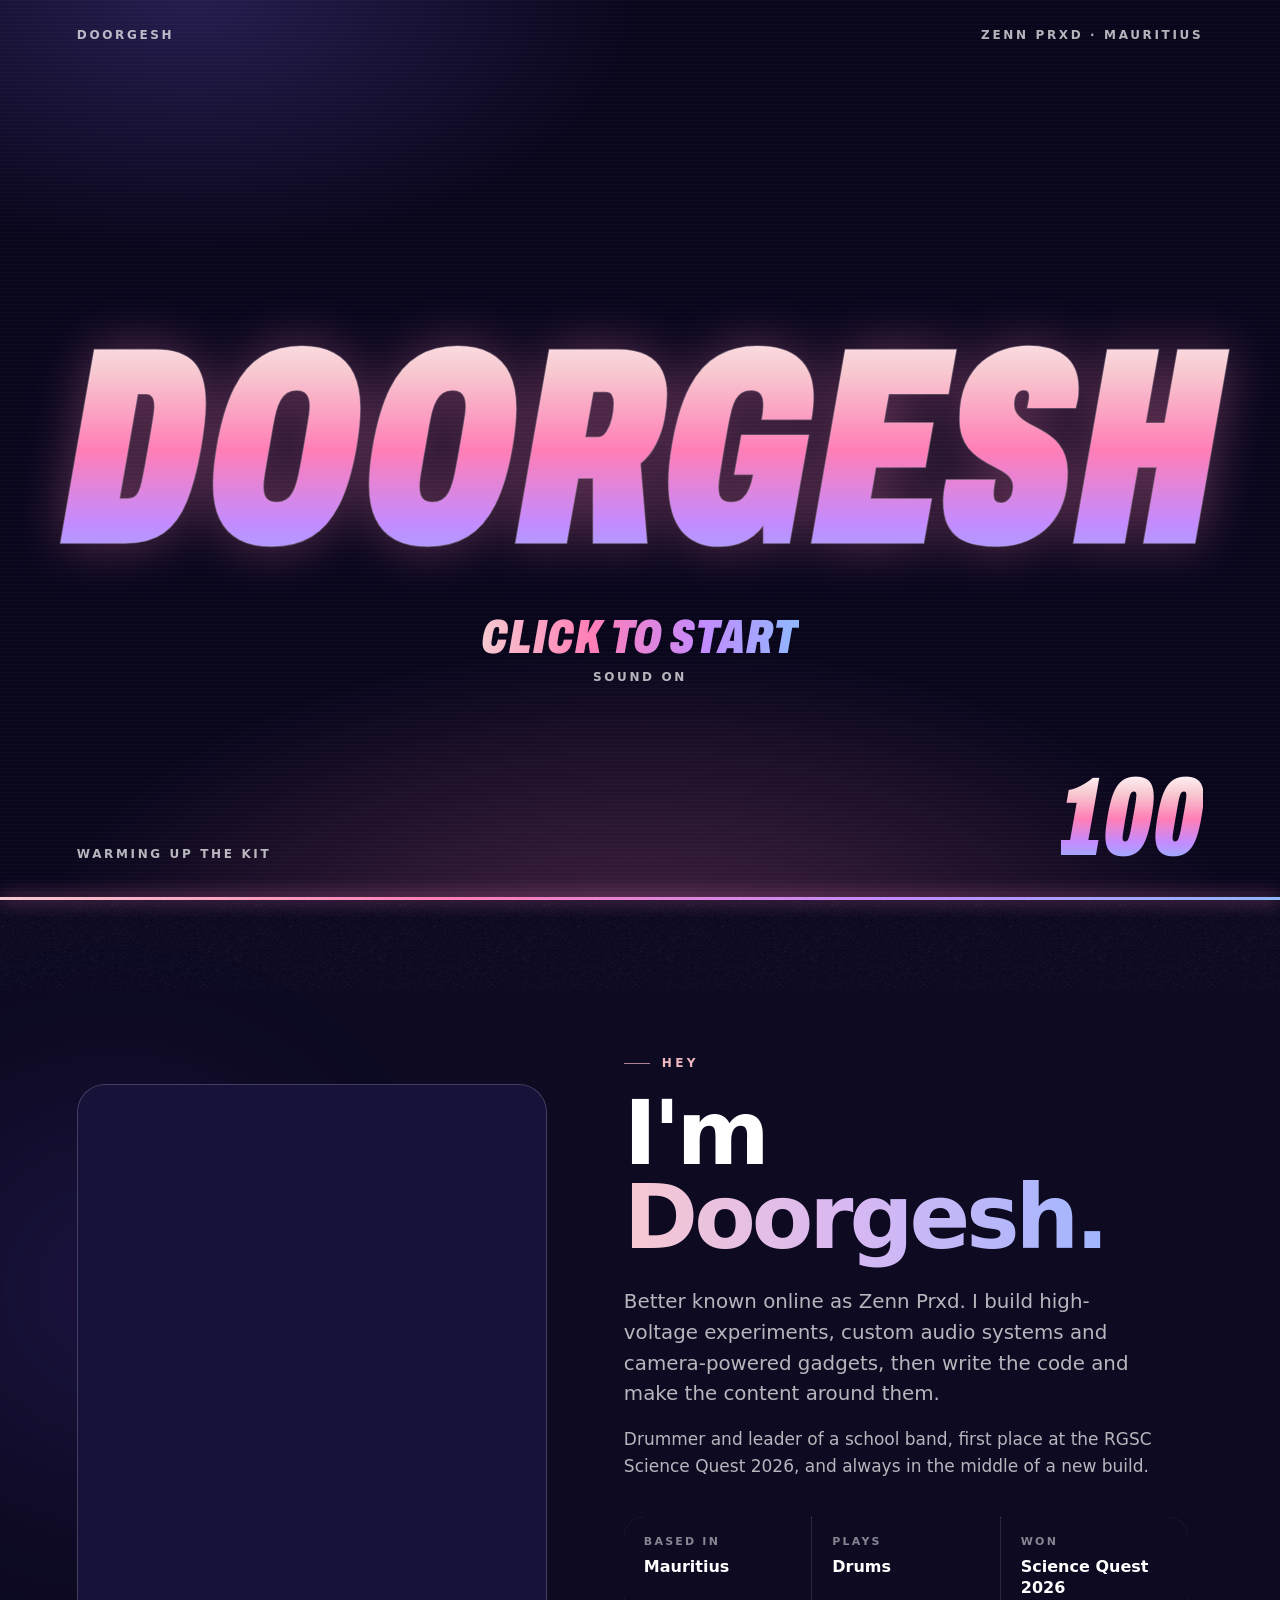
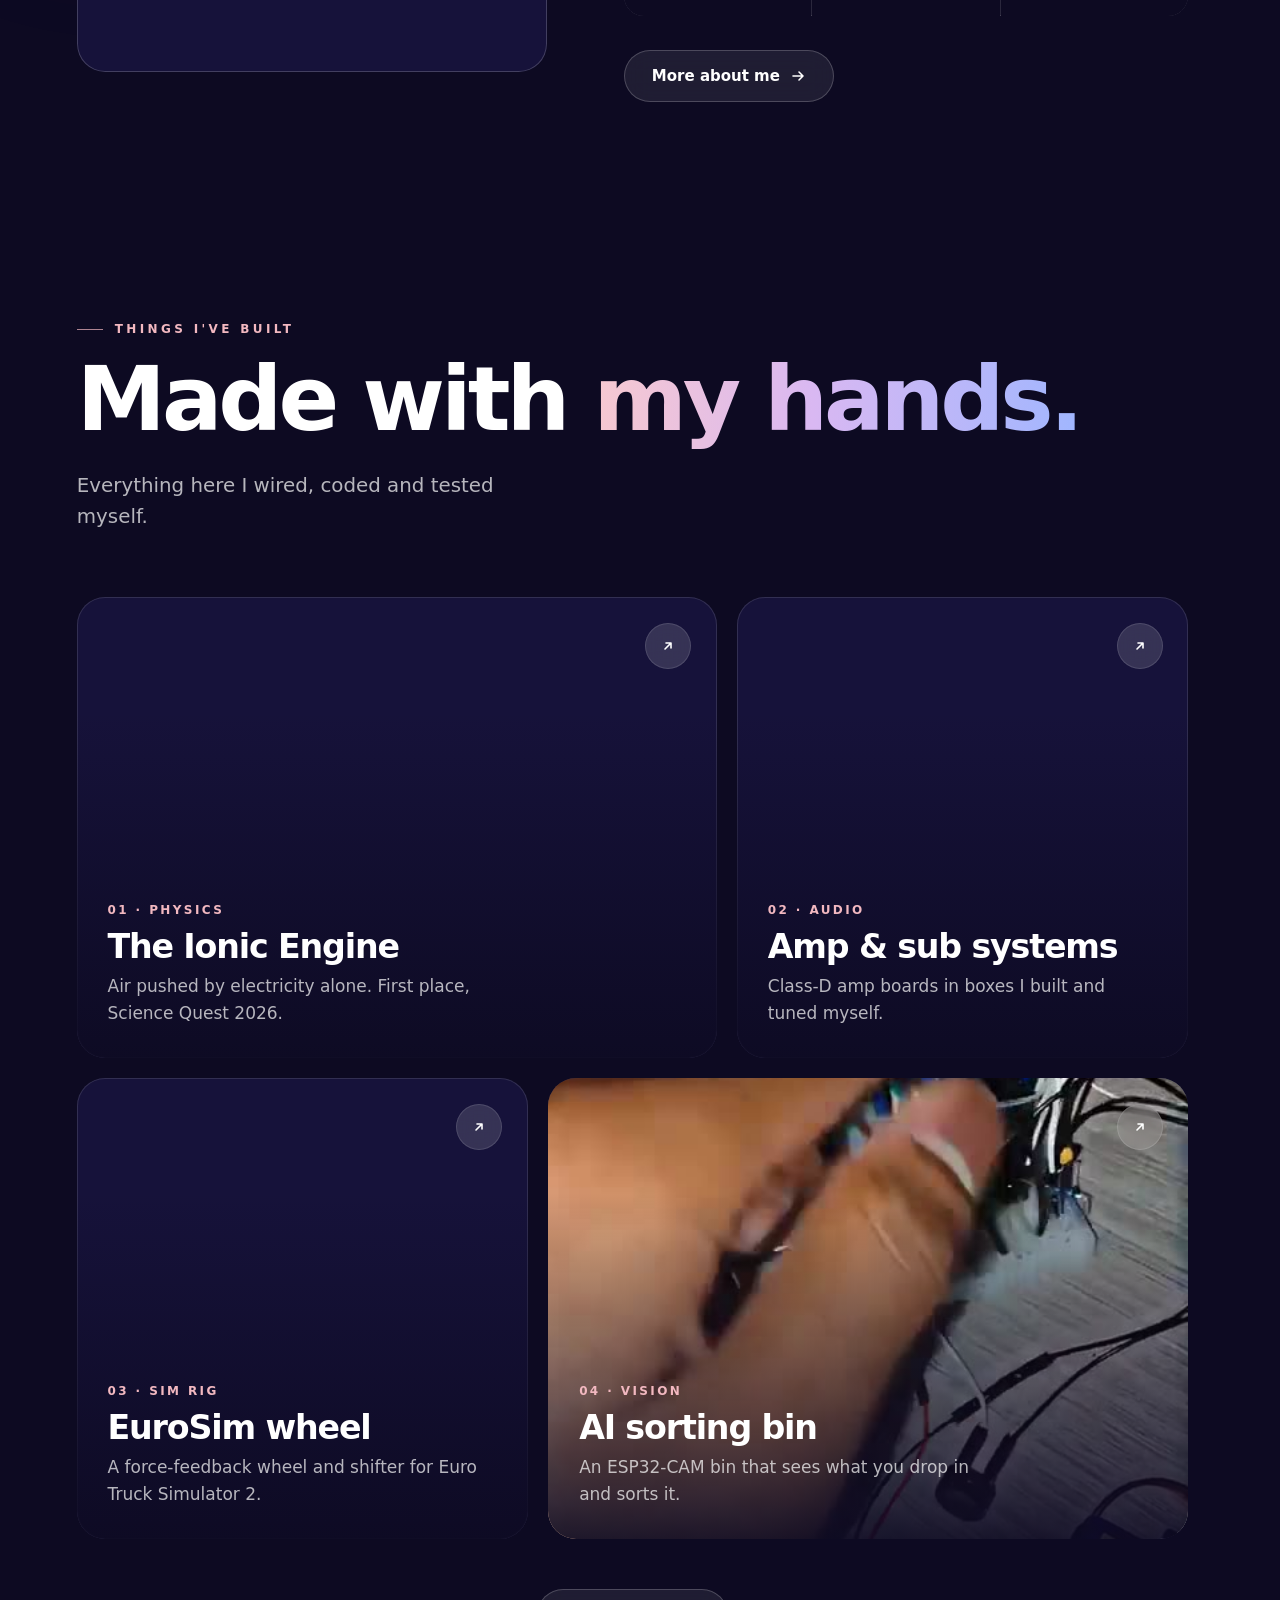
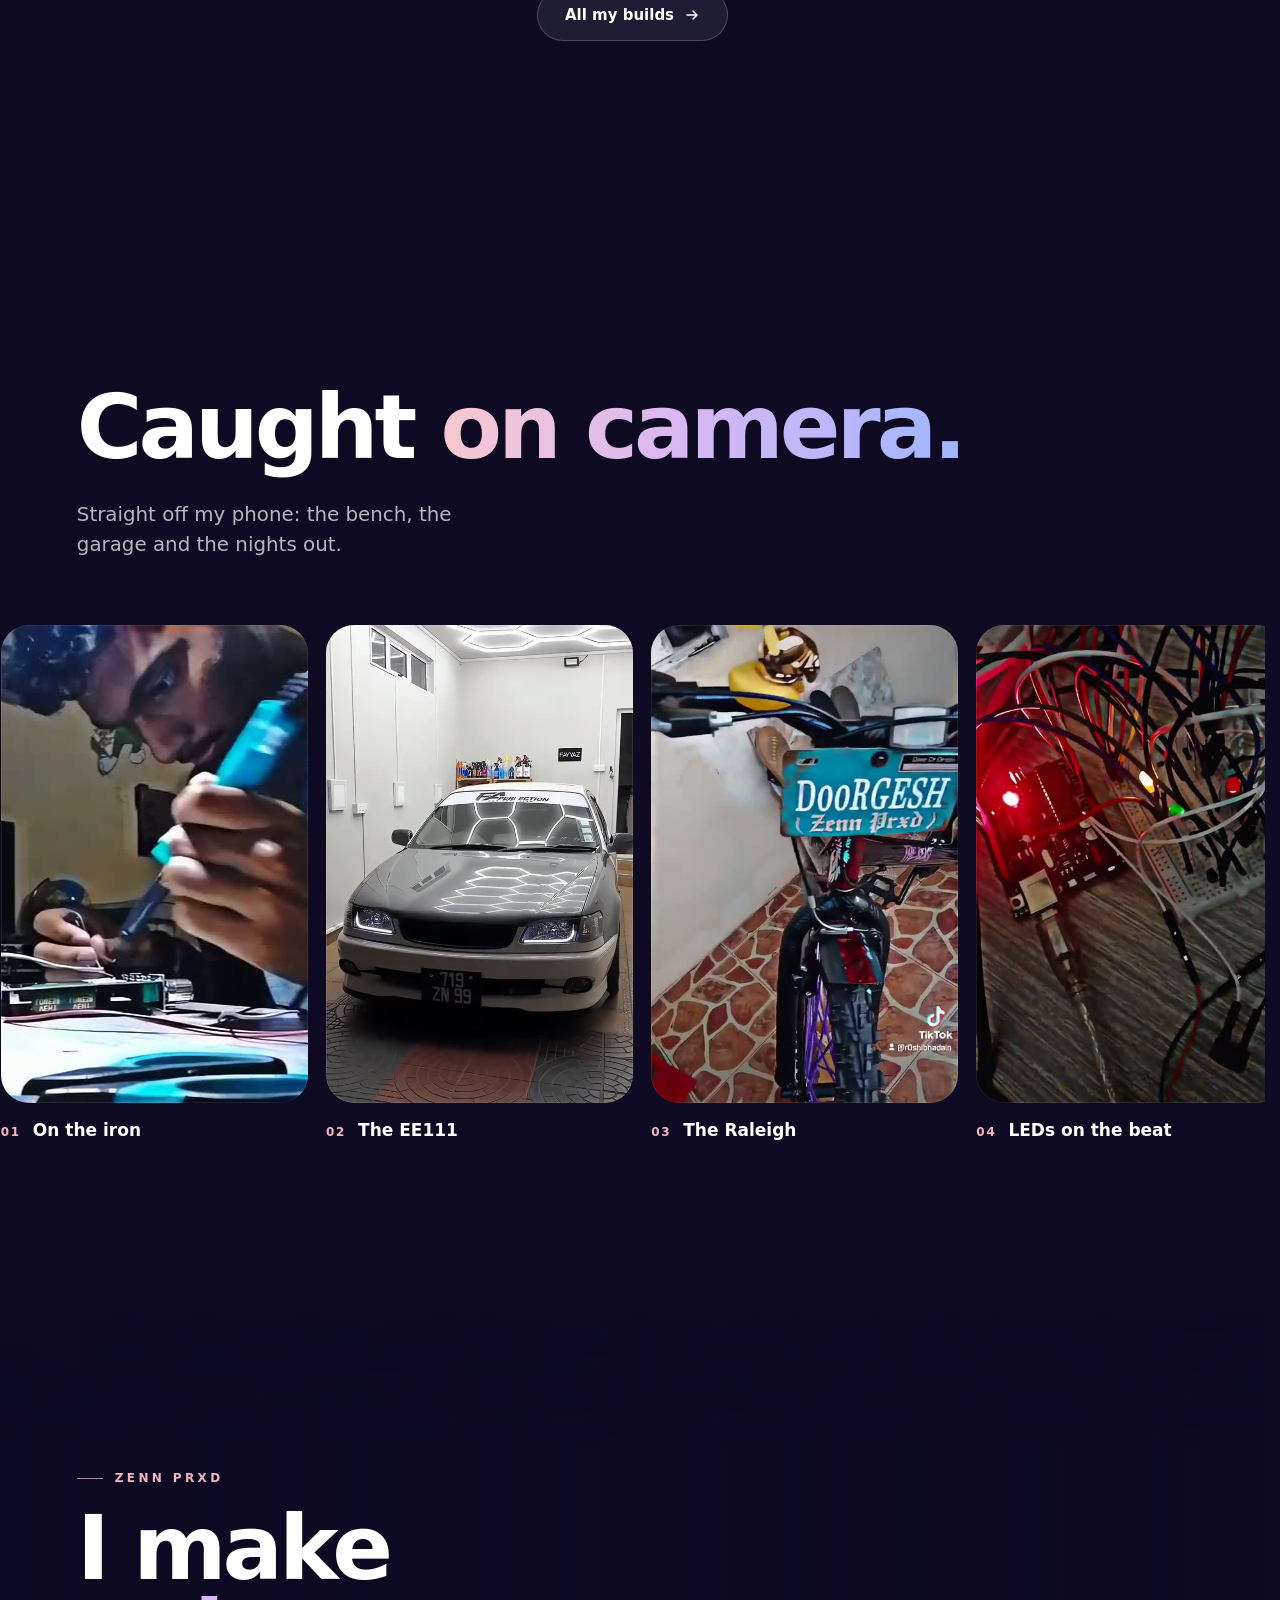
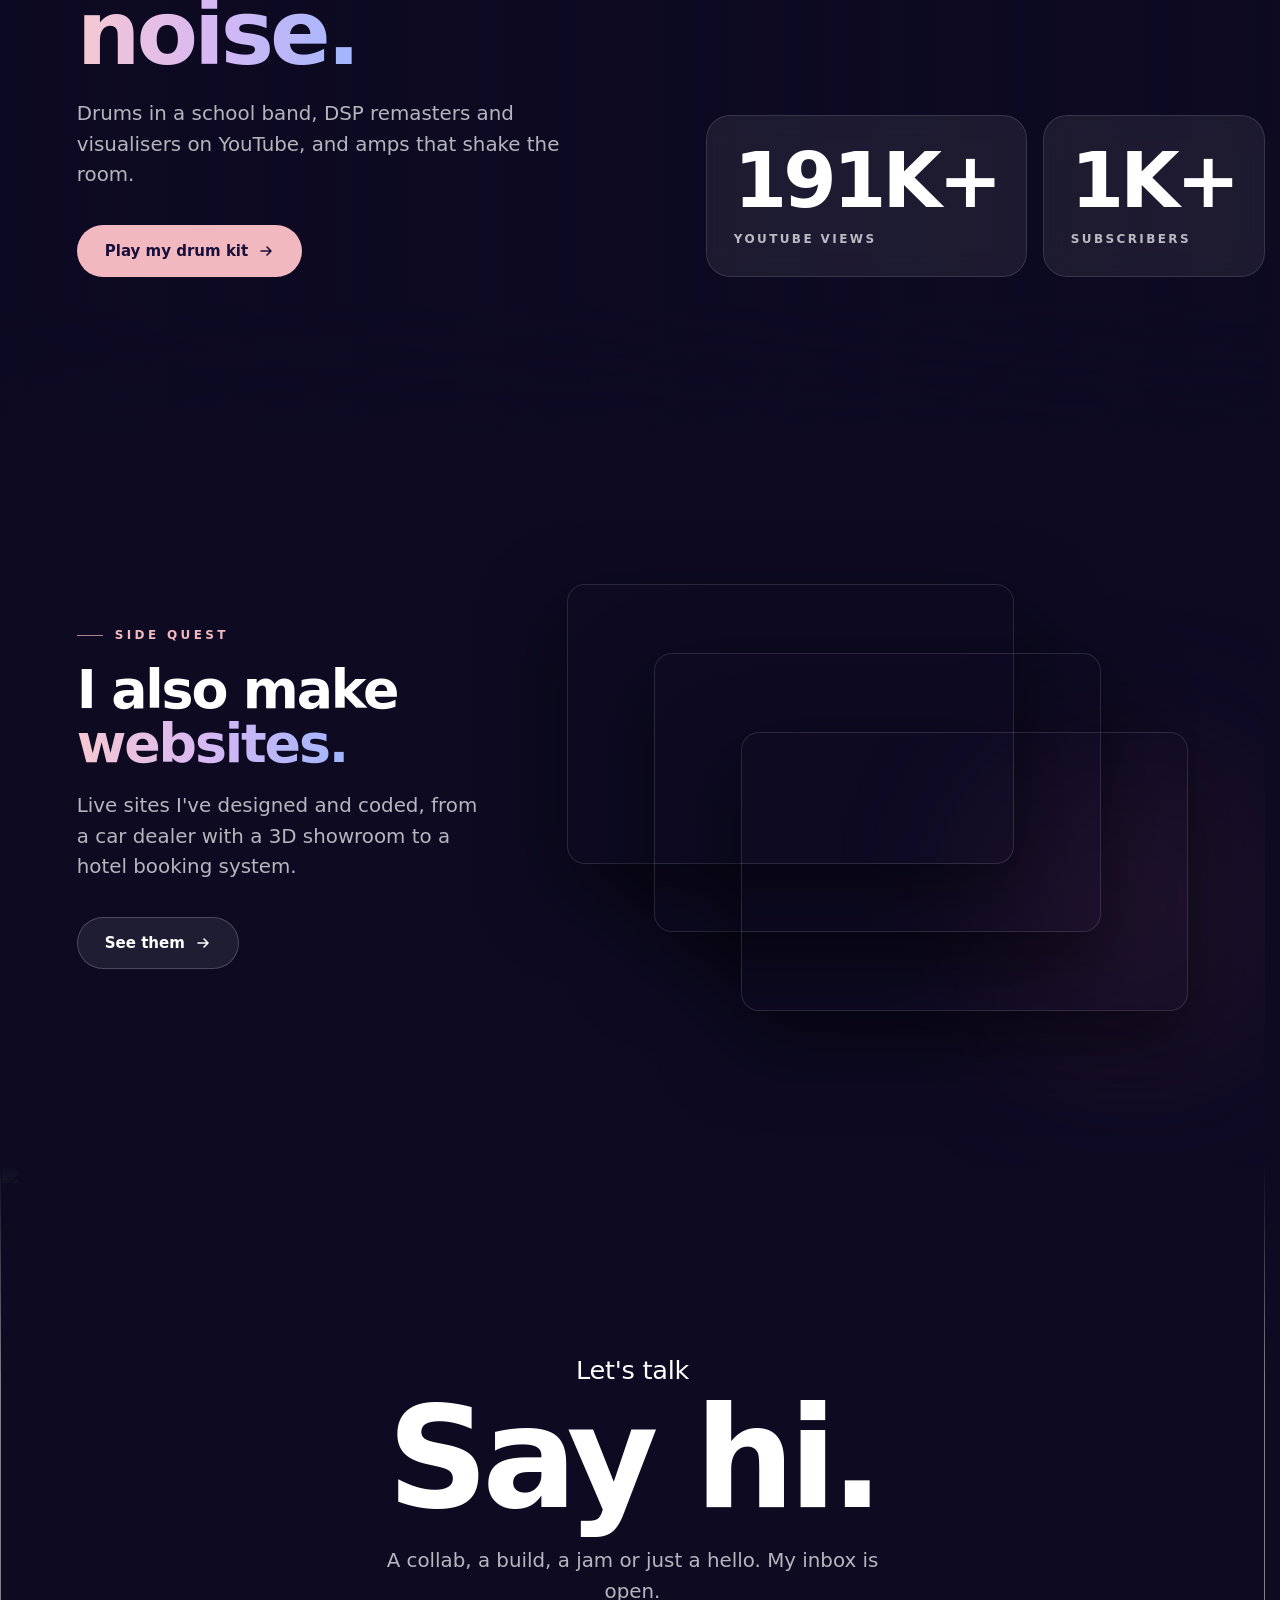
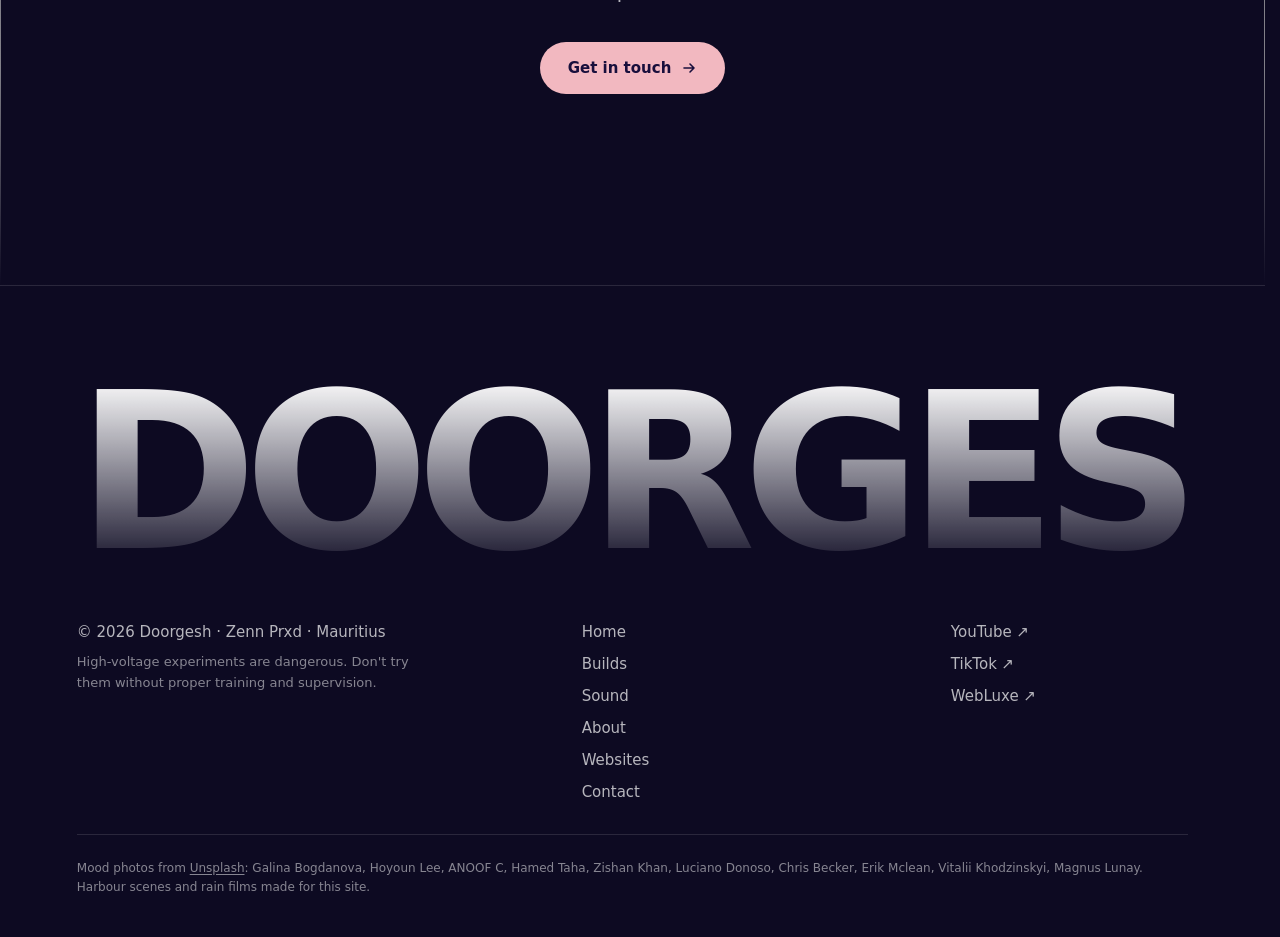
==== commit 27423caa: "Bring back the original intro: loader, film with music, flash into the doors First home visit now ru" ====
--- a/index.html
+++ b/index.html
@@ -1,5 +1,5 @@
 <!doctype html>
-<html lang="en">
+<html lang="en" data-page="home">
 <head>
 <meta charset="utf-8">
 <meta name="viewport" content="width=device-width, initial-scale=1, viewport-fit=cover">
@@ -14,8 +14,12 @@
 <link rel="preconnect" href="https://images.higgs.ai" crossorigin>
 <link rel="preconnect" href="https://d8j0ntlcm91z4.cloudfront.net" crossorigin>
 <link rel="preload" href="https://fonts.gstatic.com/s/inter/v20/UcC73FwrK3iLTeHuS_nVMrMxCp50SjIa1ZL7.woff2" as="font" type="font/woff2" crossorigin>
-<script>(function(){var h=document.documentElement,r=false,s=null;try{r=matchMedia("(prefers-reduced-motion: reduce)").matches;s=sessionStorage.getItem("dg-seen")}catch(e){}h.classList.add(!r&&!s?"intro":"nointro")})()</script>
-<link rel="stylesheet" href="css/site.css?v=1">
+<script>(function(){var h=document.documentElement,home=h.getAttribute("data-page")==="home",s;window.DG_EXTRA=[];try{s=sessionStorage;var n=performance.getEntriesByType("navigation")[0];if(n&&n.type==="reload"){s.removeItem("dg-seen");s.removeItem("dg-home");s.removeItem("dg-wipe")}if(matchMedia("(prefers-reduced-motion: reduce)").matches){s.removeItem("dg-wipe");h.classList.add("nointro");return}if(home&&!s.getItem("dg-home")){s.removeItem("dg-wipe");h.classList.add("intro","filming","loading");return}if(home)h.classList.add("nointro");if(s.getItem("dg-wipe"))h.classList.add("arriving");else if(!s.getItem("dg-seen"))h.classList.add("loading")}catch(e){if(home)h.classList.add("nointro")}})()</script>
+<link rel="preconnect" href="https://fonts.googleapis.com">
+<link rel="preconnect" href="https://fonts.gstatic.com" crossorigin>
+<link rel="stylesheet" href="https://fonts.googleapis.com/css2?family=Archivo:ital,wdth,wght@1,62..125,900&amp;display=swap">
+<link rel="stylesheet" href="css/site.css?v=2">
+<link rel="stylesheet" href="css/intro.css?v=2">
 <style>
 /* ---------- hero + stage (Claim Your Summit) ---------- */
 .hero{
@@ -112,9 +116,25 @@
 html.intro .front{transform:translateY(66%)}
 html.intro .shade{opacity:0}
 </style>
-<script src="js/site.js?v=1" defer></script>
+<script src="js/site.js?v=2" defer></script>
+<script src="js/intro.js?v=2" defer></script>
 </head>
 <body>
+<div class="loader" id="loader" aria-hidden="true">
+  <div class="loader__bg"></div>
+  <div class="loader__top"><span>Doorgesh</span><span>Zenn Prxd · Mauritius</span></div>
+  <div class="loader__word"><div class="loader__w"><span class="loader__out">Doorgesh</span><span class="loader__fill">Doorgesh</span></div></div>
+  <div class="loader__bottom"><span class="loader__msg">Loading the drive</span><span class="loader__num">000</span></div>
+  <div class="loader__line"><i></i></div>
+</div>
+<div class="wipe" id="wipe" aria-hidden="true"><i></i><i></i><i></i><i></i><i></i><span></span></div>
+<div class="film" id="film">
+  <canvas class="film__amb" aria-hidden="true"></canvas>
+  <video muted playsinline preload="auto" aria-label="Intro film: a drive into a neon city ending on the name Doorgesh"></video>
+  <button type="button" class="film__snd" aria-pressed="false">Sound off</button>
+  <button type="button" class="film__skip">Skip intro →</button>
+</div>
+<div class="flash" id="flash" aria-hidden="true"></div>
 <a class="skip" href="#main">Skip to content</a>
 <header class="nav" id="nav">
   <a class="brand" href="index.html" aria-label="Doorgesh, home">DOORGESH</a>
@@ -189,10 +209,10 @@
       <p class="lede" data-reveal="3">Everything here I wired, coded and tested myself.</p>
     </div>
     <div class="tiles">
-      <a class="tile" href="work.html" data-reveal><img src="assets/img/mood/ionic.webp" srcset="assets/img/mood/ionic.webp 1400w, assets/img/mood/ionic-hd.webp 2400w" sizes="(max-width:900px) 100vw, 60vw" alt="" loading="lazy" decoding="async"><span class="tile__go"><svg viewBox="0 0 16 16" aria-hidden="true"><path d="M5 11 11 5M6 5h5v5"/></svg></span><span class="tile__k">01 · Physics</span><span class="tile__t">The Ionic Engine</span><span class="tile__d">Air pushed by electricity alone. First place, Science Quest 2026.</span></a>
-      <a class="tile" href="work.html" data-reveal="2"><img src="assets/img/real/tb21.webp" srcset="assets/img/real/tb21.webp 1x, assets/img/real/tb21-hd.webp 2x" alt="" loading="lazy" decoding="async"><span class="tile__go"><svg viewBox="0 0 16 16" aria-hidden="true"><path d="M5 11 11 5M6 5h5v5"/></svg></span><span class="tile__k">02 · Audio</span><span class="tile__t">Amp &amp; sub systems</span><span class="tile__d">Class-D amp boards in boxes I built and tuned myself.</span></a>
-      <a class="tile" href="work.html" data-reveal><img src="assets/img/mood/sim.webp" srcset="assets/img/mood/sim.webp 1400w, assets/img/mood/sim-hd.webp 2400w" sizes="(max-width:900px) 100vw, 60vw" alt="" loading="lazy" decoding="async"><span class="tile__go"><svg viewBox="0 0 16 16" aria-hidden="true"><path d="M5 11 11 5M6 5h5v5"/></svg></span><span class="tile__k">03 · Sim rig</span><span class="tile__t">EuroSim wheel</span><span class="tile__d">A force-feedback wheel and shifter for Euro Truck Simulator 2.</span></a>
-      <a class="tile" href="work.html" data-reveal="2"><img src="assets/video/real/wiring.jpg" alt="" loading="lazy" decoding="async"><span class="tile__go"><svg viewBox="0 0 16 16" aria-hidden="true"><path d="M5 11 11 5M6 5h5v5"/></svg></span><span class="tile__k">04 · Vision</span><span class="tile__t">AI sorting bin</span><span class="tile__d">An ESP32-CAM bin that sees what you drop in and sorts it.</span></a>
+      <a class="tile" data-cursor="View" href="work.html" data-reveal><img src="assets/img/mood/ionic.webp" srcset="assets/img/mood/ionic.webp 1400w, assets/img/mood/ionic-hd.webp 2400w" sizes="(max-width:900px) 100vw, 60vw" alt="" loading="lazy" decoding="async"><span class="tile__go"><svg viewBox="0 0 16 16" aria-hidden="true"><path d="M5 11 11 5M6 5h5v5"/></svg></span><span class="tile__k">01 · Physics</span><span class="tile__t">The Ionic Engine</span><span class="tile__d">Air pushed by electricity alone. First place, Science Quest 2026.</span></a>
+      <a class="tile" data-cursor="View" href="work.html" data-reveal="2"><img src="assets/img/real/tb21.webp" srcset="assets/img/real/tb21.webp 1x, assets/img/real/tb21-hd.webp 2x" alt="" loading="lazy" decoding="async"><span class="tile__go"><svg viewBox="0 0 16 16" aria-hidden="true"><path d="M5 11 11 5M6 5h5v5"/></svg></span><span class="tile__k">02 · Audio</span><span class="tile__t">Amp &amp; sub systems</span><span class="tile__d">Class-D amp boards in boxes I built and tuned myself.</span></a>
+      <a class="tile" data-cursor="View" href="work.html" data-reveal><img src="assets/img/mood/sim.webp" srcset="assets/img/mood/sim.webp 1400w, assets/img/mood/sim-hd.webp 2400w" sizes="(max-width:900px) 100vw, 60vw" alt="" loading="lazy" decoding="async"><span class="tile__go"><svg viewBox="0 0 16 16" aria-hidden="true"><path d="M5 11 11 5M6 5h5v5"/></svg></span><span class="tile__k">03 · Sim rig</span><span class="tile__t">EuroSim wheel</span><span class="tile__d">A force-feedback wheel and shifter for Euro Truck Simulator 2.</span></a>
+      <a class="tile" data-cursor="View" href="work.html" data-reveal="2"><img src="assets/video/real/wiring.jpg" alt="" loading="lazy" decoding="async"><span class="tile__go"><svg viewBox="0 0 16 16" aria-hidden="true"><path d="M5 11 11 5M6 5h5v5"/></svg></span><span class="tile__k">04 · Vision</span><span class="tile__t">AI sorting bin</span><span class="tile__d">An ESP32-CAM bin that sees what you drop in and sorts it.</span></a>
     </div>
     <div class="more"><a class="btn btn--ghost" href="work.html">All my builds <svg viewBox="0 0 16 16" aria-hidden="true"><path d="M3 8h10M9 4l4 4-4 4"/></svg></a></div>
   </div>
@@ -463,14 +483,14 @@
     if (Math.abs(r - tilt.playbackRate) > 0.01 * base) tilt.playbackRate = r;
   }
 
-  var started = false, t0 = 0;
+  var started = false, t0 = 0, failsafe = 0;
   function finish() {
     anims.forEach(function (a) { a.currentTime = D; });
     root.classList.remove("intro");
     anims.forEach(function (a) { a.cancel(); });
     opening.hidden = true; doors.hidden = true;
     tilt.pause(); tilt.removeAttribute("src");
-    try { sessionStorage.setItem("dg-seen", "1"); } catch (e) {}
+    try { sessionStorage.setItem("dg-seen", "1"); sessionStorage.setItem("dg-home", "1"); } catch (e) {}
   }
   function frame(now) {
     var ms = Math.min(now - t0, D);
@@ -484,13 +504,27 @@
   function start() {
     if (started) return;
     started = true;
+    clearTimeout(failsafe);
+    loadRain();
     requestAnimationFrame(function (now) { t0 = now; frame(now); });
   }
-  var failsafe = setTimeout(start, 5000);
-  Promise.all(imgReady.concat([tiltReady])).then(function () {
-    loadRain();
-    setTimeout(function () { clearTimeout(failsafe); start(); }, 120);
-  });
+  var ready = Promise.all(imgReady.concat([tiltReady]));
+  var heroP = { p: 0 };
+  (window.DG_EXTRA = window.DG_EXTRA || []).push(heroP);   // the loader waits for the hero too
+  ready.then(function () { heroP.p = 1; loadRain(); });
+
+  if (root.classList.contains("filming")) {
+    // the intro film plays first; intro.js calls start() on the flash that cuts from the film to the doors
+    window.DG_HERO = {
+      start: function () {
+        Promise.race([ready, new Promise(function (r) { setTimeout(r, 2500); })]).then(function () { setTimeout(start, 60); });
+      }
+    };
+    failsafe = setTimeout(start, 45000);
+  } else {
+    failsafe = setTimeout(start, 5000);
+    ready.then(function () { setTimeout(start, 120); });
+  }
 })();
 </script>
 </body>
--- a/css/intro.css
+++ b/css/intro.css
@@ -0,0 +1,101 @@
+/* =========================================================
+   ARRIVAL: loader, intro film, flash, page wipe, cursor, grain
+   ========================================================= */
+:root{
+  --disp:"Archivo","Inter",system-ui,sans-serif;
+  --neon:linear-gradient(180deg,#fff4f7 0%,#F7C9D0 22%,#ff7eb6 50%,#c38bff 76%,#8fb8ff 100%);
+  --neon-x:linear-gradient(90deg,#F7C9D0,#ff7eb6 35%,#c38bff 70%,#8fb8ff);
+  --ease:cubic-bezier(.16,1,.3,1);
+  --ease-io:cubic-bezier(.87,0,.13,1);
+}
+html.loading,html.lock{overflow:hidden}
+
+/* film grain that actually moves */
+body::after{
+  content:"";position:fixed;inset:-10%;z-index:90;pointer-events:none;
+  background:url(../assets/img/grain.png) 0 0/144px 144px;
+  opacity:.09;
+  animation:grain 1s steps(6) infinite;
+}
+@keyframes grain{0%{transform:translate(0,0)}20%{transform:translate(-3%,2%)}40%{transform:translate(2%,-3%)}60%{transform:translate(-2%,-1%)}80%{transform:translate(3%,3%)}100%{transform:translate(0,0)}}
+
+/* ---------- loader ---------- */
+.loader{position:fixed;inset:0;z-index:300;display:none;background:#09061C;color:#fff;--lp:0%}
+html.loading .loader{display:block}
+.loader__bg{position:absolute;inset:0;background:
+  radial-gradient(70% 55% at 50% 110%,rgba(255,126,182,.26),transparent 70%),
+  radial-gradient(50% 40% at 15% 0%,rgba(139,110,255,.22),transparent 70%),
+  repeating-linear-gradient(180deg,rgba(255,255,255,.025) 0 1px,transparent 1px 4px)}
+.loader__top,.loader__bottom{position:absolute;left:var(--gut);right:var(--gut);display:flex;justify-content:space-between;gap:20px;font-size:12px;letter-spacing:.22em;text-transform:uppercase;font-weight:600;color:var(--muted);transition:opacity .35s ease}
+.loader__top{top:calc(26px + env(safe-area-inset-top))}
+.loader__bottom{bottom:calc(36px + env(safe-area-inset-bottom));align-items:flex-end}
+.loader__word{position:absolute;left:0;right:0;top:50%;transform:translateY(-50%);text-align:center;font-family:var(--disp);font-style:italic;font-weight:900;font-stretch:62%;text-transform:uppercase;font-size:min(22vw,22rem);line-height:.8;white-space:nowrap;transition:transform .9s var(--ease),opacity .5s ease}
+.loader__w{position:relative;display:inline-block;padding:.1em .12em;animation:ldIn 1.1s var(--ease) both;filter:drop-shadow(0 0 26px rgba(255,126,182,.35))}
+.loader__out{display:inline-block;color:transparent;-webkit-text-stroke:1.5px rgba(255,255,255,.26)}
+.loader__fill{position:absolute;inset:0;padding:inherit;background:var(--neon);-webkit-background-clip:text;background-clip:text;color:transparent;clip-path:inset(0 calc(100% - var(--lp)) 0 0);transition:clip-path .25s linear}
+.loader__num{font-family:var(--disp);font-style:italic;font-weight:900;font-stretch:62%;font-size:clamp(56px,9vw,112px);line-height:.8;letter-spacing:0;background:var(--neon);-webkit-background-clip:text;background-clip:text;color:transparent}
+.loader__msg{transition:opacity .3s}
+.loader__line{position:absolute;left:0;right:0;bottom:0;height:3px;background:rgba(255,255,255,.06)}
+.loader__line i{display:block;height:100%;width:var(--lp);background:var(--neon-x);box-shadow:0 0 18px #ff7eb6;transition:width .25s linear}
+.loader__start{position:absolute;left:0;right:0;top:calc(50% + min(13vw,13rem));margin:0;display:grid;justify-items:center;gap:8px;text-align:center;pointer-events:none;animation:ldUp .5s var(--ease) both}
+.loader__start b{font-family:var(--disp);font-style:italic;font-weight:900;font-stretch:68%;text-transform:uppercase;font-size:clamp(28px,4.6vw,48px);line-height:.9;letter-spacing:.02em;background:var(--neon-x);-webkit-background-clip:text;background-clip:text;color:transparent;animation:ldPulse .8s ease-in-out infinite alternate}
+.loader__start span{font-size:12px;letter-spacing:.22em;text-transform:uppercase;font-weight:600;color:var(--muted)}
+.loader.ask{cursor:pointer}
+.loader.ask .loader__msg{opacity:0}
+.loader.asked .loader__start{opacity:0;transform:translateY(-10px);transition:opacity .3s ease,transform .4s var(--ease);animation:none}
+.loader.done .loader__top,.loader.done .loader__bottom{opacity:0}
+.loader.to-page{transform:translateY(-100.5%);transition:transform .95s var(--ease-io) .5s}
+.loader.to-page .loader__word{transform:translateY(-50%) translateY(-18%) scale(1.04);opacity:0;transition-delay:.08s,.2s}
+.loader.to-film{opacity:0;transition:opacity .7s ease .2s}
+.loader.to-film .loader__word{transform:translateY(-50%) scale(1.12);opacity:0;transition:transform .9s var(--ease),opacity .4s ease}
+.loader.to-film .loader__line{opacity:0;transition:opacity .35s ease}
+@keyframes ldIn{from{opacity:0;transform:translateY(.14em) scale(.985)}to{opacity:1;transform:none}}
+@keyframes ldUp{from{opacity:0;transform:translateY(14px)}to{opacity:1;transform:none}}
+@keyframes ldPulse{from{opacity:.55}to{opacity:1}}
+@media (max-width:760px){.loader__start{top:calc(50% + 17vw)}}
+
+/* ---------- intro film ---------- */
+.film{position:fixed;inset:0;z-index:250;background:#000;display:none;overflow:hidden}
+html.filming .film{display:block}
+.film video{position:absolute;inset:0;width:100%;height:100%;object-fit:cover;opacity:0;transition:opacity .5s ease}
+.film.on video{opacity:1}
+.film__amb{position:absolute;inset:0;width:100%;height:100%;opacity:0;filter:blur(30px) saturate(1.3);transform:scale(1.2);transition:opacity .6s ease}
+.film__amb.on{opacity:.8}
+@media (max-aspect-ratio:9/16){.film video{object-fit:contain}}
+.film__skip,.film__snd{position:absolute;bottom:calc(24px + env(safe-area-inset-bottom));z-index:2;border:0;background:none;cursor:pointer;opacity:0;padding:10px 0;font-size:12px;letter-spacing:.2em;text-transform:uppercase;font-weight:600;color:rgba(255,255,255,.78);transition:opacity .6s ease,color .25s}
+.film.ui .film__skip,.film.ui .film__snd{opacity:1}
+.film__skip{right:var(--gut)}
+.film__snd{left:var(--gut)}
+.film__skip:hover,.film__snd:hover{color:var(--pink)}
+.film__snd::before{content:"";display:inline-block;width:8px;height:8px;margin-right:9px;border-radius:50%;background:rgba(255,255,255,.4);vertical-align:1px}
+.film__snd[aria-pressed=true]::before{background:var(--pink);box-shadow:0 0 10px var(--pink)}
+.flash{position:fixed;inset:0;z-index:260;pointer-events:none;opacity:0;background:radial-gradient(circle at 50% 55%,#fff 0%,#ffd6e6 30%,rgba(255,126,182,.45) 60%,rgba(195,139,255,.15) 80%,transparent 95%)}
+
+/* ---------- page wipe ---------- */
+.wipe{position:fixed;inset:0;z-index:280;pointer-events:none;visibility:hidden;display:grid;place-items:center;overflow:hidden}
+.wipe i{position:absolute;top:0;bottom:0;width:20.4%;background:var(--neon);transform:scaleY(0)}
+.wipe i:nth-child(1){left:0}
+.wipe i:nth-child(2){left:20%}
+.wipe i:nth-child(3){left:40%}
+.wipe i:nth-child(4){left:60%}
+.wipe i:nth-child(5){left:80%}
+.wipe span{position:relative;z-index:1;display:flex;overflow:hidden;padding:.06em .1em;font-family:var(--disp);font-style:italic;font-weight:900;font-stretch:62%;text-transform:uppercase;font-size:clamp(64px,20vw,256px);line-height:.85;color:var(--ink)}
+.wipe span b{display:inline-block;font-weight:inherit}
+html.arriving .wipe{visibility:visible}
+html.arriving .wipe i{transform:scaleY(1)}
+
+/* ---------- cursor ---------- */
+.cursor{position:fixed;left:0;top:0;z-index:270;pointer-events:none;mix-blend-mode:difference;transition:opacity .3s}
+.cursor i{position:absolute;left:-5px;top:-5px;width:10px;height:10px;border-radius:50%;background:#fff;transition:transform .35s var(--ease)}
+.cursor b{position:absolute;left:-22px;top:-22px;width:44px;height:44px;border-radius:50%;box-shadow:inset 0 0 0 1.5px #fff;transition:transform .45s var(--ease),background .3s;display:grid;place-items:center;font-size:8px;font-weight:700;letter-spacing:.08em;color:#000;text-transform:uppercase}
+.cursor.big i{transform:scale(0)}
+.cursor.big b{transform:scale(1.9);background:#fff}
+.cursor.down b{transform:scale(.8)}
+.cursor.big.down b{transform:scale(1.6)}
+.cursor.hide{opacity:0}
+@media (hover:none),(pointer:coarse){.cursor{display:none}}
+
+@media (prefers-reduced-motion:reduce){
+  body::after{animation:none}
+  .loader,.film,.wipe{display:none!important}
+}
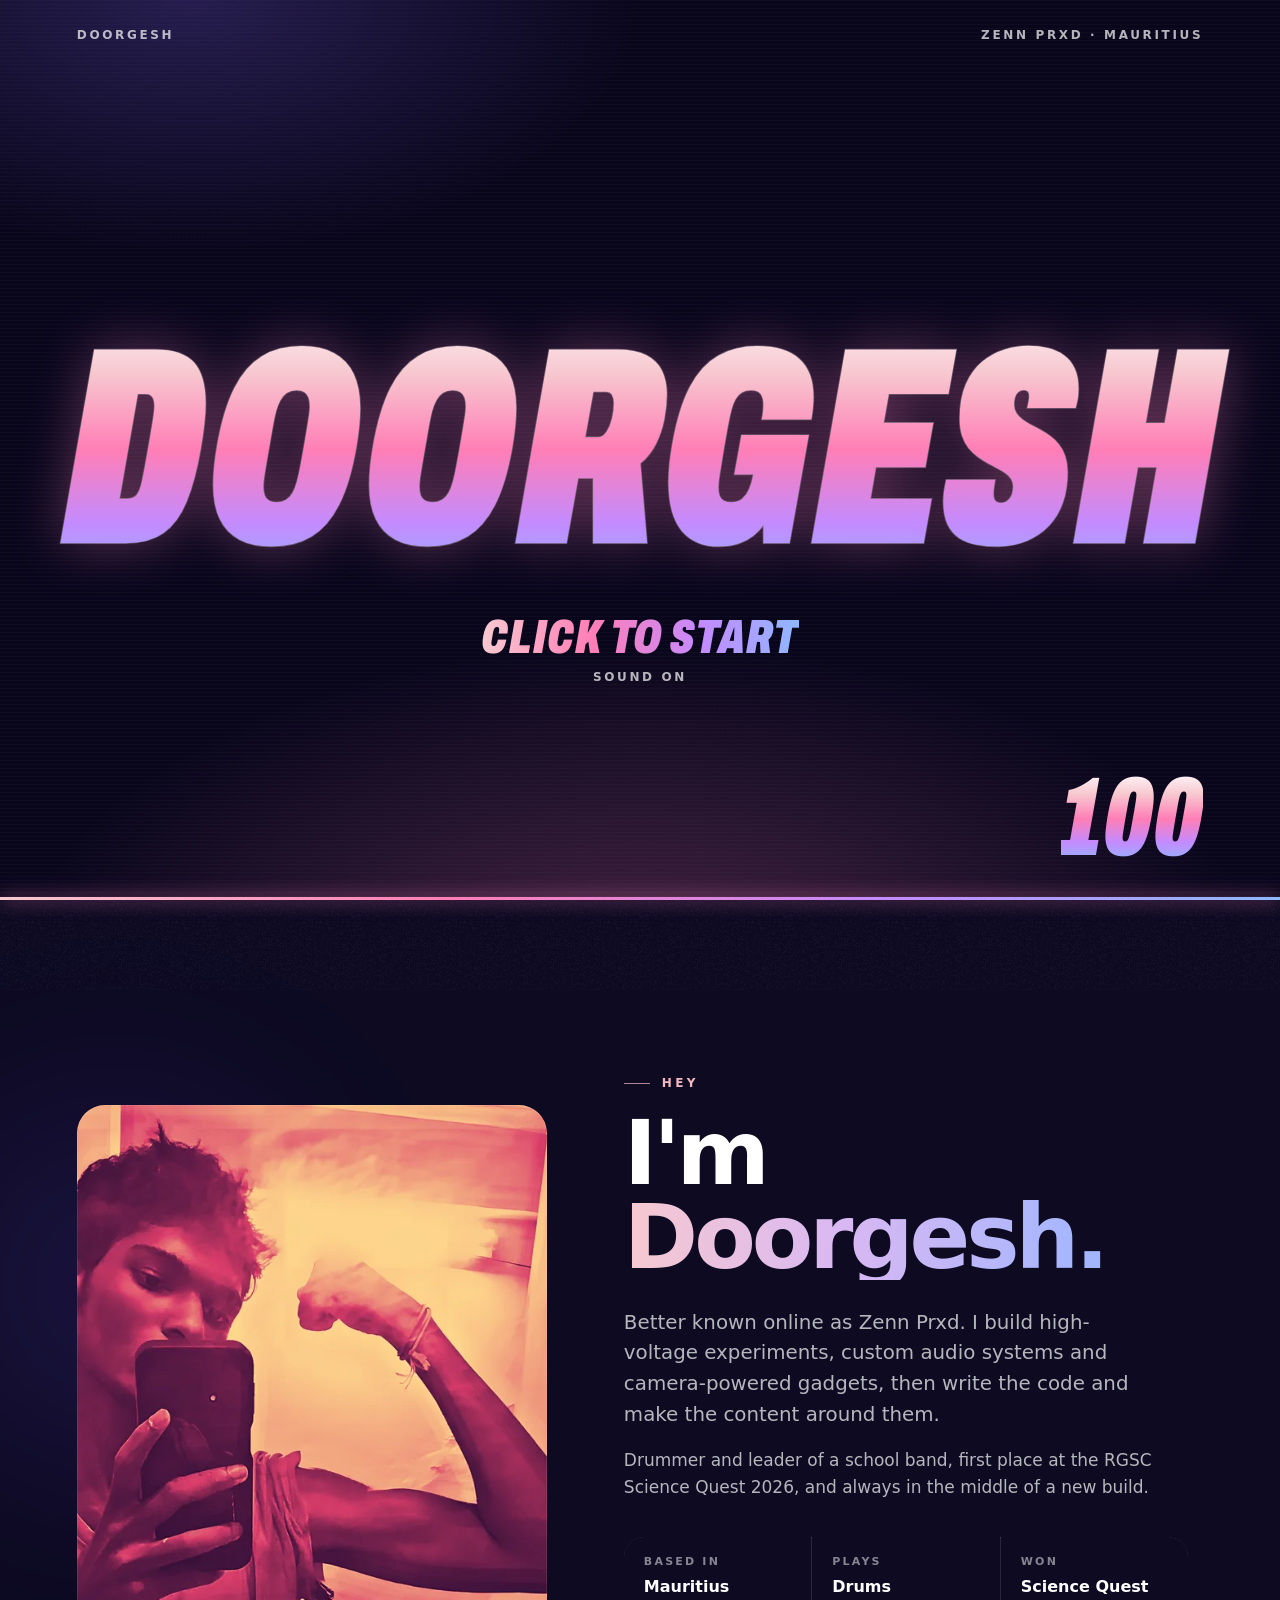
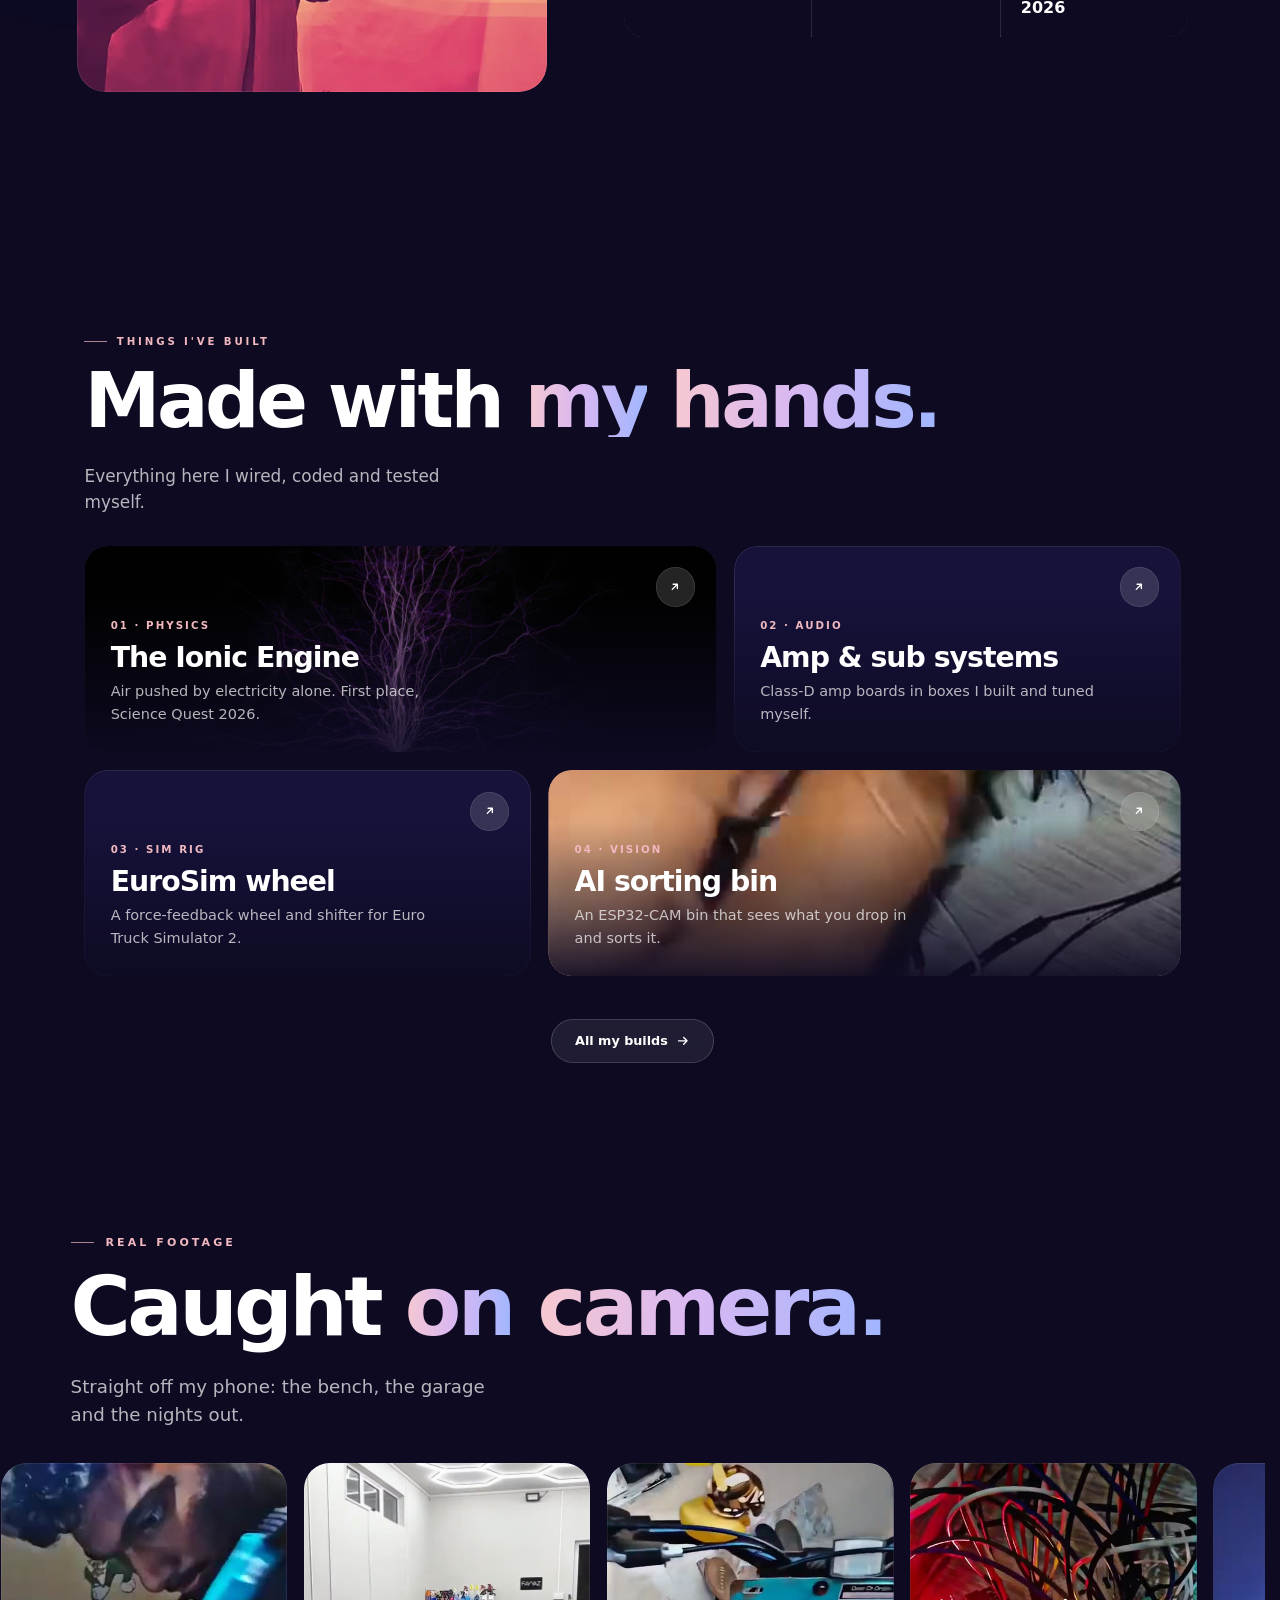
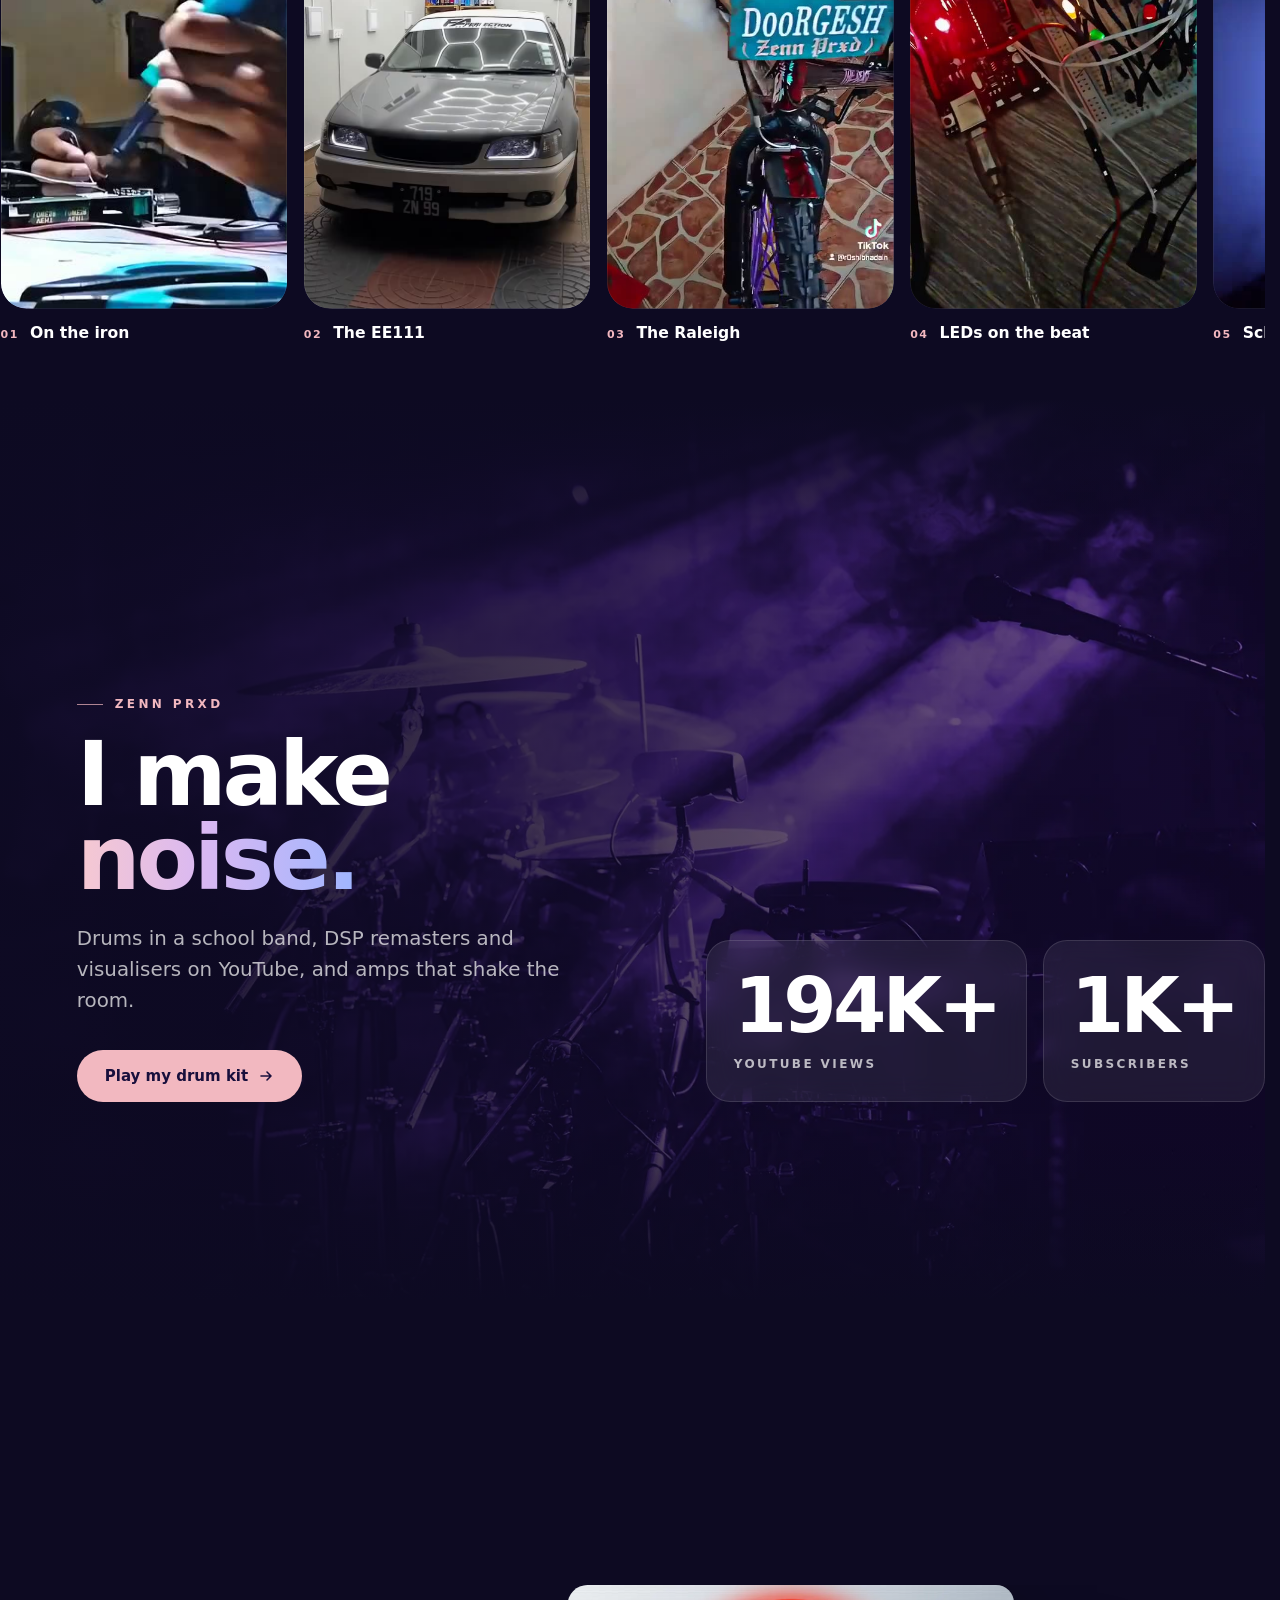
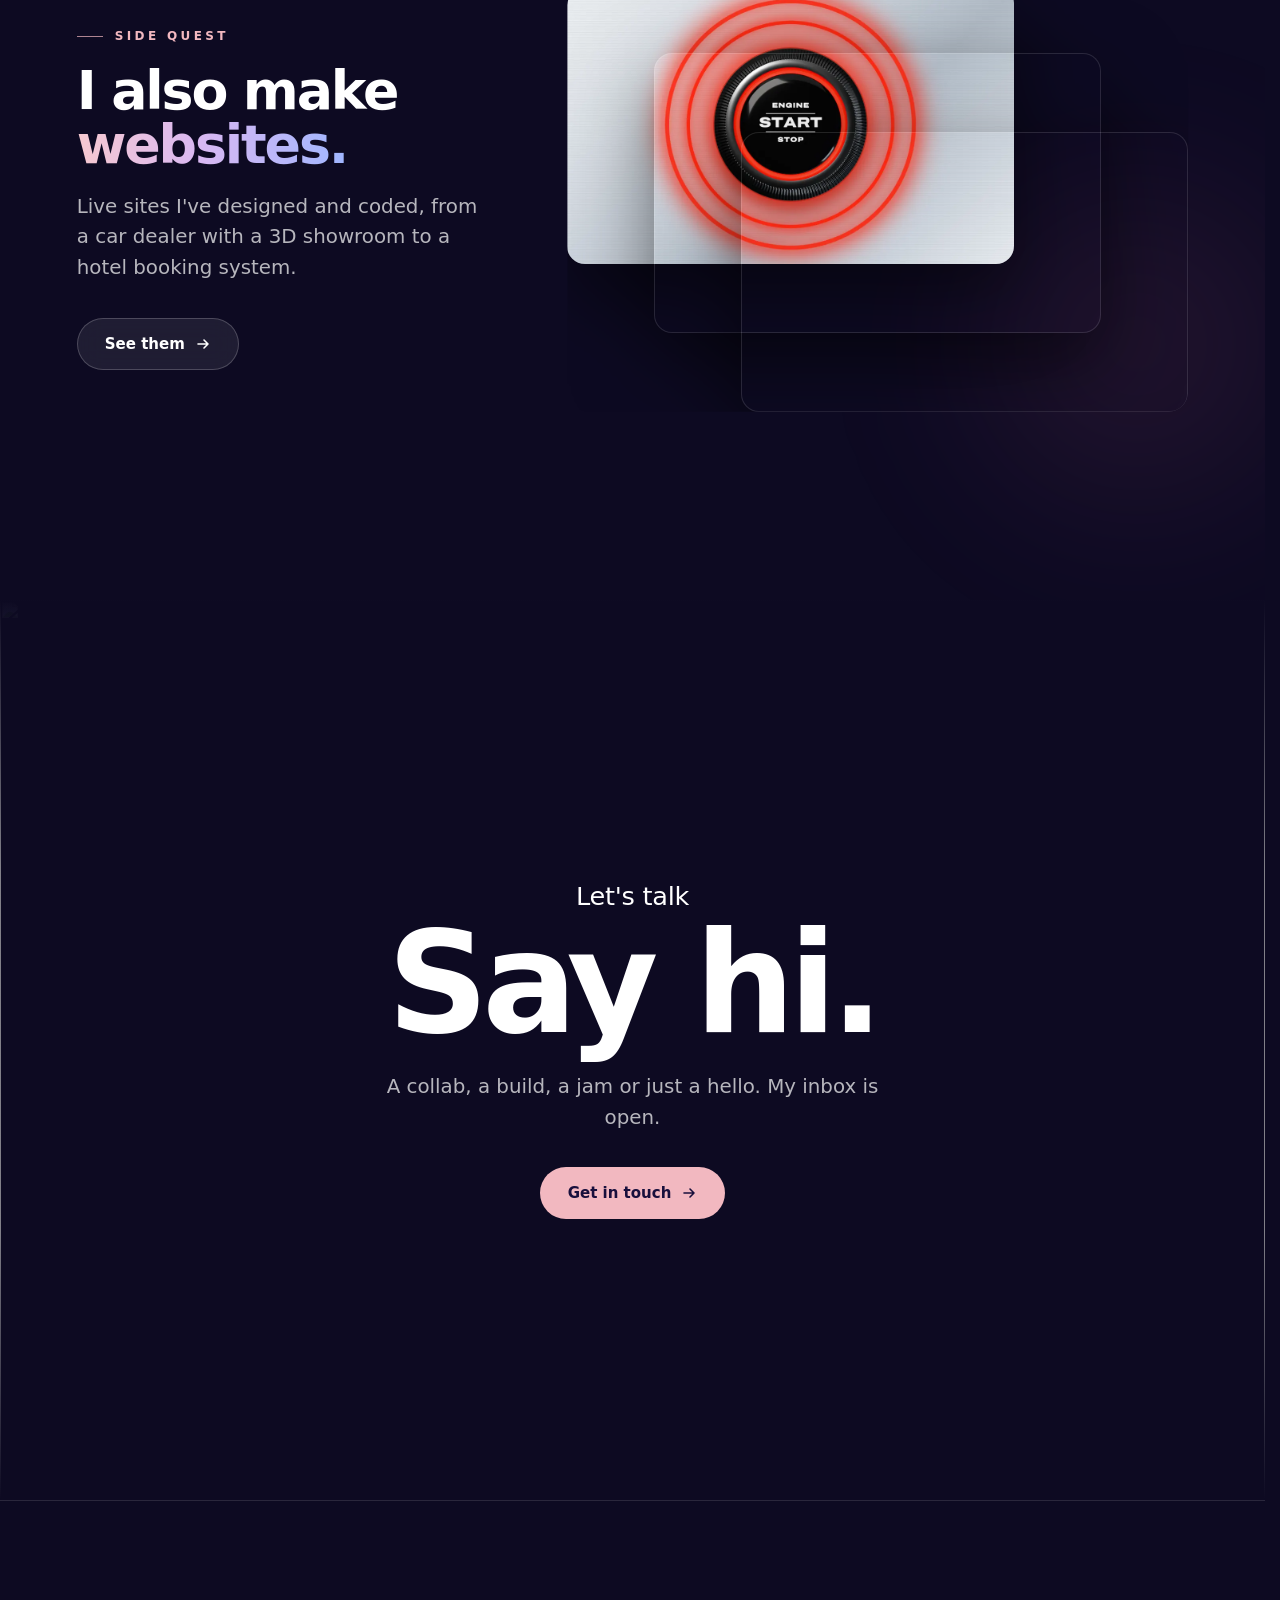
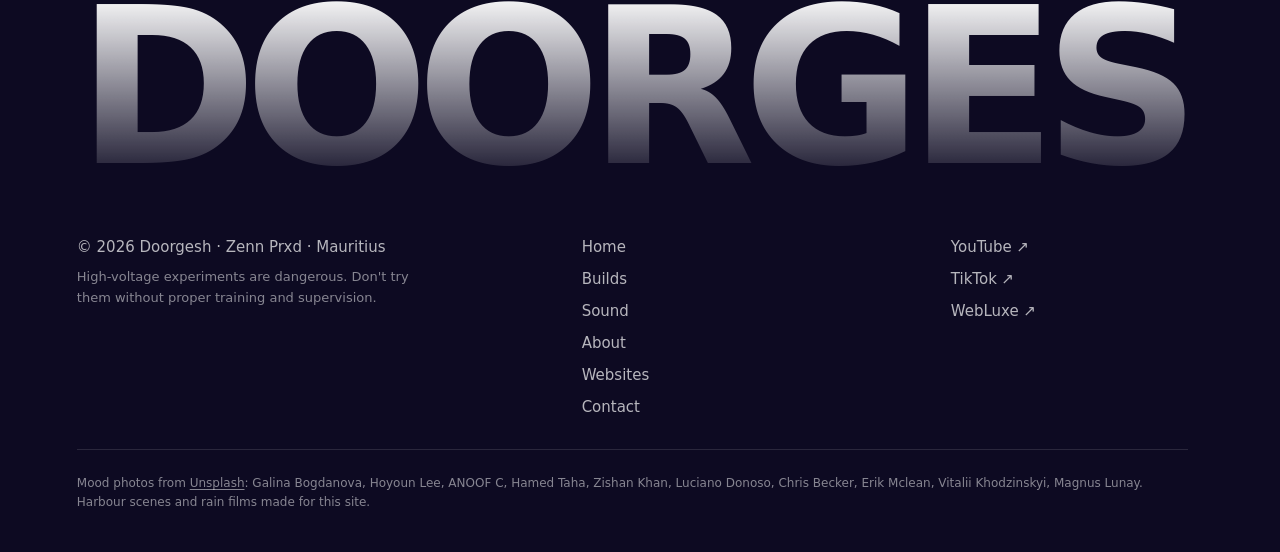
==== commit 1f0fe7cc: "Snap scrolling, one screen per section, smoother intro hand-off - One wheel tick, swipe or key glide" ====
--- a/index.html
+++ b/index.html
@@ -18,8 +18,9 @@
 <link rel="preconnect" href="https://fonts.googleapis.com">
 <link rel="preconnect" href="https://fonts.gstatic.com" crossorigin>
 <link rel="stylesheet" href="https://fonts.googleapis.com/css2?family=Archivo:ital,wdth,wght@1,62..125,900&amp;display=swap">
-<link rel="stylesheet" href="css/site.css?v=2">
-<link rel="stylesheet" href="css/intro.css?v=2">
+<link rel="stylesheet" href="css/site.css?v=3">
+<link rel="stylesheet" href="css/intro.css?v=3">
+<link rel="stylesheet" href="css/motion.css?v=3">
 <style>
 /* ---------- hero + stage (Claim Your Summit) ---------- */
 .hero{
@@ -116,8 +117,8 @@
 html.intro .front{transform:translateY(66%)}
 html.intro .shade{opacity:0}
 </style>
-<script src="js/site.js?v=2" defer></script>
-<script src="js/intro.js?v=2" defer></script>
+<script src="js/site.js?v=3" defer></script>
+<script src="js/intro.js?v=3" defer></script>
 </head>
 <body>
 <div class="loader" id="loader" aria-hidden="true">
@@ -181,6 +182,7 @@
     <div class="door door--l" id="doorL"></div>
     <div class="door door--r" id="doorR"></div>
   </div>
+  <button class="cue" type="button" aria-label="Scroll to the next section">Scroll<i></i></button>
 </section>
 
 <section class="sec" aria-labelledby="me-title">
@@ -424,7 +426,7 @@
   if (reduce) { root.classList.remove("intro"); return; }
 
   /* ---------- already seen this session: final frame + live rain ---------- */
-  if (!playIntro) { backReady.then(startRain); return; }
+  if (!playIntro) { backReady.then(startRain); depth(); return; }
 
   /* ---------- the intro ---------- */
   try { window.scrollTo(0, 0); } catch (e) {}
@@ -491,6 +493,29 @@
     opening.hidden = true; doors.hidden = true;
     tilt.pause(); tilt.removeAttribute("src");
     try { sessionStorage.setItem("dg-seen", "1"); sessionStorage.setItem("dg-home", "1"); } catch (e) {}
+    depth();
+    try { dispatchEvent(new Event("dg:intro")); } catch (e) {}
+  }
+  // after the intro, scrolling away splits the scene into depth: sky drifts slow, the man and railing fast
+  function depth() {
+    if (matchMedia("(prefers-reduced-motion: reduce)").matches) return;
+    var hero = document.getElementById("hero"), hl = document.getElementById("headline");
+    var L = [[back, 0.12, 1.06], [hl, 0.42, 0.92], [mid, 0.2, 1.02], [front, 0.04, 1]];
+    var cue = hero.querySelector(".cue"), ticking = false;
+    var paint = function () {
+      ticking = false;
+      var p = Math.max(0, Math.min(1, window.scrollY / innerHeight));
+      L.forEach(function (l) {
+        if (!l[0]) return;
+        l[0].style.translate = "0 " + (p * l[1] * 100).toFixed(2) + "vh";
+        if (l[2] !== 1) l[0].style.scale = String(1 + (l[2] - 1) * p);
+      });
+      if (hl) hl.style.opacity = String(1 - p * 1.4);
+      if (cue) cue.style.opacity = String(1 - p * 3);
+      hero.style.filter = p > 0.01 ? "brightness(" + (1 - p * 0.45).toFixed(3) + ")" : "";
+    };
+    addEventListener("scroll", function () { if (!ticking) { ticking = true; requestAnimationFrame(paint); } }, { passive: true });
+    paint();
   }
   function frame(now) {
     var ms = Math.min(now - t0, D);
@@ -501,9 +526,11 @@
     if (ms >= D) { finish(); return; }
     requestAnimationFrame(frame);
   }
+  var onStart = [];
   function start() {
     if (started) return;
     started = true;
+    onStart.forEach(function (f) { f(); });
     clearTimeout(failsafe);
     loadRain();
     requestAnimationFrame(function (now) { t0 = now; frame(now); });
@@ -516,7 +543,8 @@
   if (root.classList.contains("filming")) {
     // the intro film plays first; intro.js calls start() on the flash that cuts from the film to the doors
     window.DG_HERO = {
-      start: function () {
+      start: function (cb) {
+        if (cb) { if (started) cb(); else onStart.push(cb); }
         Promise.race([ready, new Promise(function (r) { setTimeout(r, 2500); })]).then(function () { setTimeout(start, 60); });
       }
     };
--- a/css/motion.css
+++ b/css/motion.css
@@ -0,0 +1,106 @@
+/* =========================================================
+   SCREENS + MOTION: every section is one screen, snap scrolling,
+   word-by-word headings, image wipes, progress line, scroll cue.
+   ========================================================= */
+:root{--navh:calc(100 * var(--u) + 26px)}
+@media (max-width:819.98px){:root{--navh:122px}}
+@media (max-height:500px) and (orientation:landscape){:root{--navh:56px}}
+
+/* snap: the page never free-scrolls; one gesture = one screen */
+html.snap,html.snap body{touch-action:pinch-zoom}
+html.snap .reel{touch-action:pan-x pinch-zoom}
+html.snap .modal{touch-action:pan-y pinch-zoom}
+
+/* ---------- one screen per section ---------- */
+.sec{min-height:100vh;min-height:100svh;display:flex;flex-direction:column;justify-content:center;padding:calc(var(--navh) + 2svh) 0 max(4svh,28px)}
+.sec > .wrap{width:100%}
+.sec-head{margin-bottom:clamp(22px,4svh,56px)}
+.sec-head .lede{max-width:36ch}
+.sec-head__side{display:grid;justify-items:start;gap:18px}
+.phead{min-height:100vh;min-height:100svh;padding:calc(var(--navh) + 40px) 0 clamp(40px,9svh,110px)}
+.cta{min-height:100vh;min-height:100svh}
+.h1{font-size:clamp(54px,min(11vw,19svh),176px)}
+.h2{font-size:clamp(40px,min(7vw,12.5svh),112px)}
+.h3{font-size:clamp(32px,min(4.2vw,8svh),64px)}
+.lede{font-size:clamp(17px,min(1.55vw,2.6svh),22px)}
+
+/* home */
+.me__photo{max-height:min(72svh,700px)}
+.tiles{grid-auto-rows:clamp(190px,calc((100svh - var(--navh) - 300px) / 2),460px)}
+.tile{min-height:0}
+.reel{--ch:clamp(240px,calc(100svh - var(--navh) - 300px),560px);grid-auto-columns:calc(var(--ch) * .643)}
+.clip .frame{aspect-ratio:auto;height:var(--ch)}
+.sq__shots{max-height:62svh;max-width:calc(62svh * 1.45);justify-self:end;width:100%}
+
+/* builds */
+.pcard{min-height:clamp(250px,calc((100svh - var(--navh) - 90px) / 2),470px)}
+.gcard{padding:clamp(20px,min(2.4vw,3.6svh),34px)}
+.gcard ul li{padding:min(10px,1.2svh) 0}
+
+/* sound */
+.split .frame{aspect-ratio:auto;height:clamp(170px,34svh,420px);margin-top:clamp(16px,3svh,30px)}
+.big{font-size:clamp(80px,min(14vw,22svh),210px)}
+.pad{aspect-ratio:auto;height:clamp(96px,min(13vw,21svh),200px)}
+
+/* about */
+.about .h1{font-size:clamp(52px,min(9vw,15svh),150px)}
+.deck__cards{width:min(400px,78vw,calc((100svh - var(--navh) - 210px) * .8))}
+
+/* websites: one site per screen */
+.sec--sites{padding:0}
+.sites{gap:0}
+.site{min-height:100vh;min-height:100svh;padding:calc(var(--navh) + 2svh) 0 4svh}
+.site__shot{width:100%;max-width:calc(64svh * 1.6)}
+
+/* contact */
+.links a{padding-top:min(22px,2.4svh);padding-bottom:min(22px,2.4svh)}
+.form{gap:min(18px,2svh)}
+
+@media (max-width:700px){
+  .tiles{grid-auto-rows:auto}
+  .tile,.tile:nth-child(n){min-height:300px}
+  .sq__shots{justify-self:stretch;max-width:none}
+  .pad{height:auto;aspect-ratio:1}
+}
+
+/* ---------- headings rise word by word ---------- */
+.wd{display:inline-block;overflow:hidden;vertical-align:top;padding:0 .05em .16em;margin:0 -.05em -.16em}
+.wi{display:inline-block;transform:translateY(112%) rotate(5deg);transform-origin:0 100%;transition:transform 1.15s cubic-bezier(.16,1,.3,1);transition-delay:calc(var(--i,0) * 60ms + var(--d,0ms))}
+.in .wi{transform:none}
+.js [data-reveal].sh{opacity:1;transform:none}
+.hl.sh-hl{background:none}
+.hl .wi{background:var(--accent);-webkit-background-clip:text;background-clip:text;color:transparent}
+
+/* ---------- images wipe open and settle ---------- */
+.js .tile[data-reveal],.js .frame[data-reveal],.js .pcard[data-reveal],.js .site__shot[data-reveal],.js .sq__shots[data-reveal],.js .reel[data-reveal] .frame{
+  opacity:1;transform:none;
+  clip-path:inset(0 0 0 0 round var(--rr,28px));
+  transition:clip-path 1.3s cubic-bezier(.77,0,.18,1);
+}
+.js .site__shot[data-reveal],.js .sq__shots[data-reveal]{--rr:20px}
+.js .tile[data-reveal]:not(.in),.js .frame[data-reveal]:not(.in),.js .pcard[data-reveal]:not(.in),.js .site__shot[data-reveal]:not(.in),.js .sq__shots[data-reveal]:not(.in),.js .reel[data-reveal]:not(.in) .frame{clip-path:inset(100% 0 0 0 round var(--rr,28px))}
+.js .reel[data-reveal]{opacity:1;transform:none}
+.js .reel[data-reveal] .clip:nth-child(2) .frame{transition-delay:.08s}
+.js .reel[data-reveal] .clip:nth-child(3) .frame{transition-delay:.16s}
+.js .reel[data-reveal] .clip:nth-child(4) .frame{transition-delay:.24s}
+.js .reel[data-reveal] .clip:nth-child(5) .frame{transition-delay:.32s}
+.js [data-reveal] img,.js [data-reveal] video{transition:transform 1.9s cubic-bezier(.16,1,.3,1),filter .35s}
+.js .tile[data-reveal]:not(.in) img,.js .frame[data-reveal]:not(.in) img,.js .frame[data-reveal]:not(.in) video,.js .pcard[data-reveal]:not(.in) img,.js .pcard[data-reveal]:not(.in) video,.js .site__shot[data-reveal]:not(.in) img,.js .reel[data-reveal]:not(.in) video{transform:scale(1.22)}
+.js .tile[data-reveal]:not(.in) > span,.js .pcard[data-reveal]:not(.in) .pcard__body,.js .pcard[data-reveal]:not(.in) .pcard__plus{opacity:0;transform:translateY(18px)}
+.tile > span,.pcard__body{transition:opacity .8s ease .45s,transform 1s cubic-bezier(.16,1,.3,1) .45s}
+
+/* ---------- progress line + scroll cue ---------- */
+.pg{position:fixed;right:0;top:0;bottom:0;width:3px;z-index:60;pointer-events:none;background:rgba(255,255,255,.06);transition:opacity .6s}
+.pg i{display:block;height:100%;background:linear-gradient(180deg,#F7C9D0,#c38bff,#8fb8ff);transform-origin:50% 0;transform:scaleY(0);box-shadow:0 0 12px rgba(255,126,182,.6)}
+html.intro .pg,html.loading .pg{opacity:0}
+.cue{position:absolute;left:50%;bottom:calc(20px + env(safe-area-inset-bottom));z-index:9;transform:translateX(-50%);display:grid;justify-items:center;gap:10px;padding:6px 10px;border:0;background:none;cursor:pointer;font-size:10px;letter-spacing:.32em;text-transform:uppercase;font-weight:600;color:rgba(255,255,255,.8);transition:opacity .8s ease .3s}
+.cue i{position:relative;width:1px;height:46px;overflow:hidden;background:rgba(255,255,255,.22)}
+.cue i::after{content:"";position:absolute;left:0;top:0;width:100%;height:40%;background:#fff;animation:cue 1.9s cubic-bezier(.65,0,.35,1) infinite}
+@keyframes cue{from{transform:translateY(-100%)}to{transform:translateY(260%)}}
+html.intro .cue{opacity:0;transition:none}
+@media (max-height:600px){.cue{display:none}}
+
+@media (prefers-reduced-motion:reduce){
+  .wi{transform:none!important}
+  .cue i::after{animation:none}
+}
